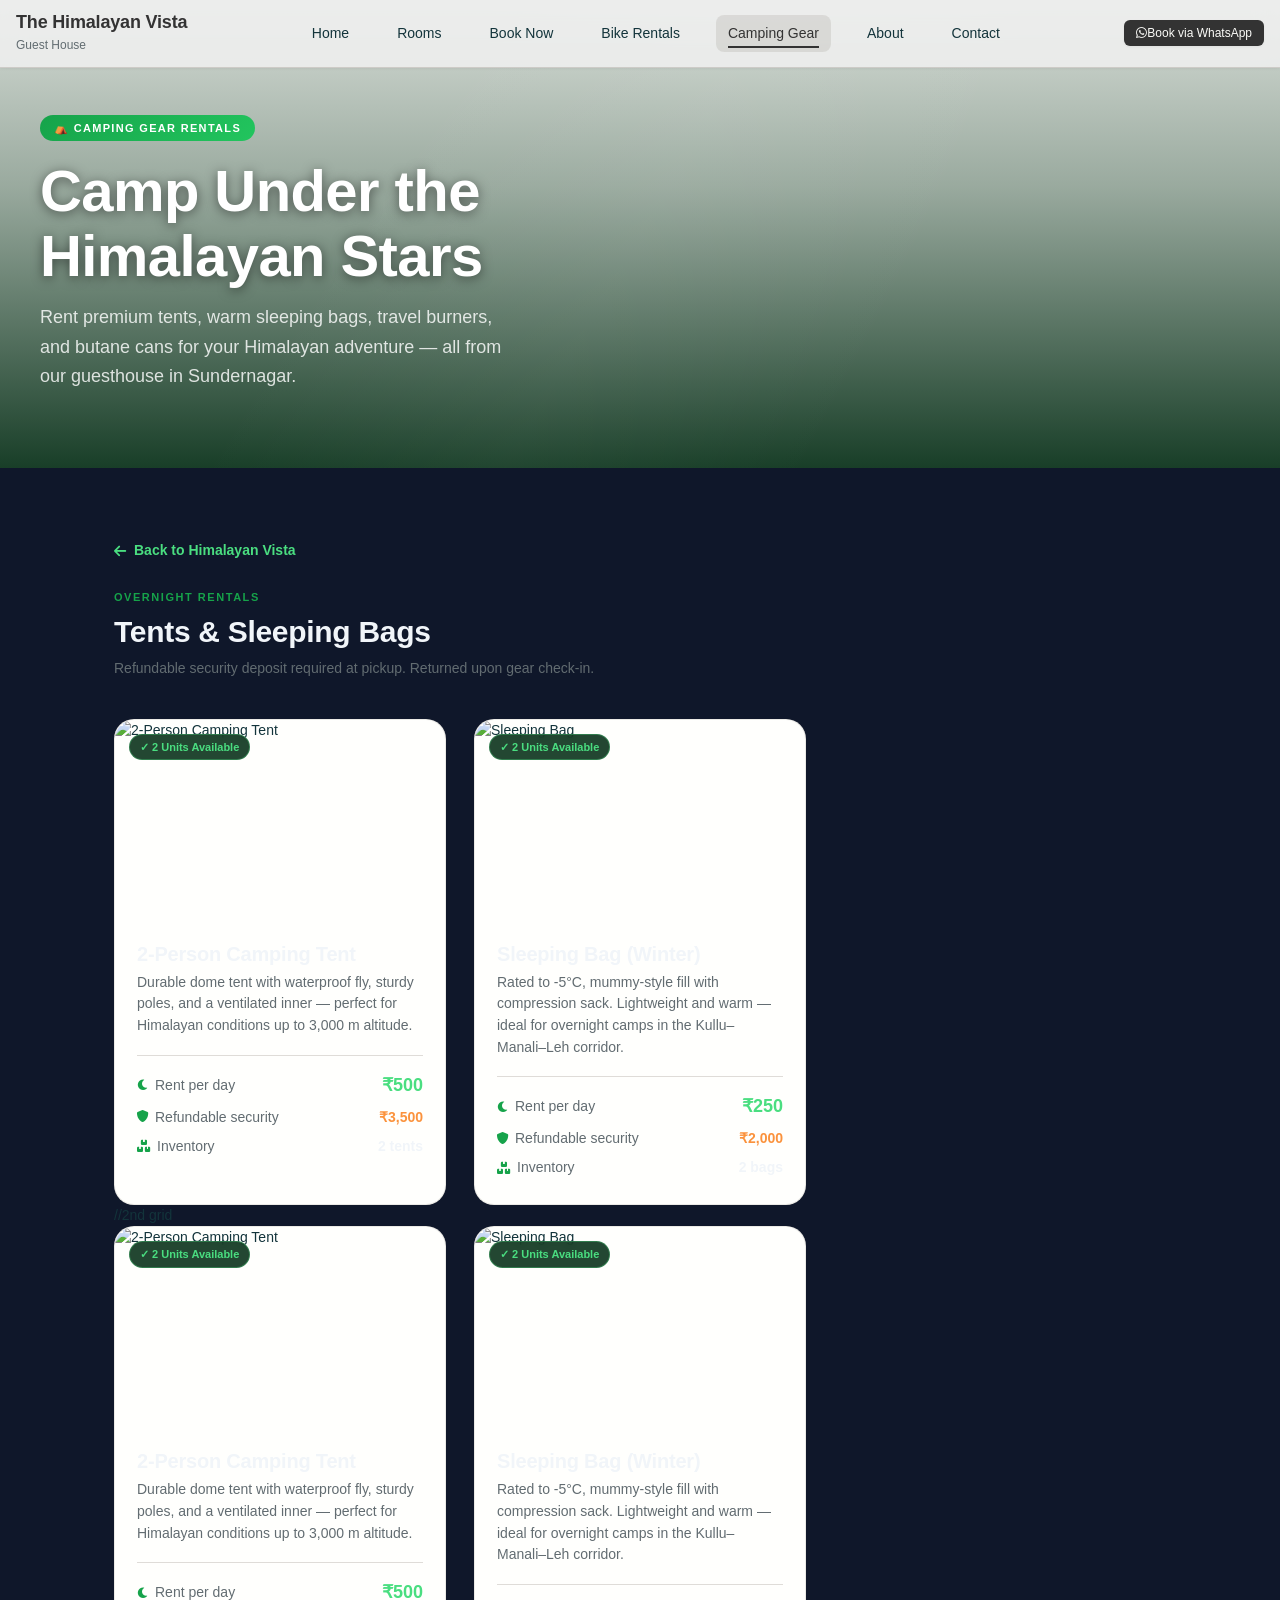
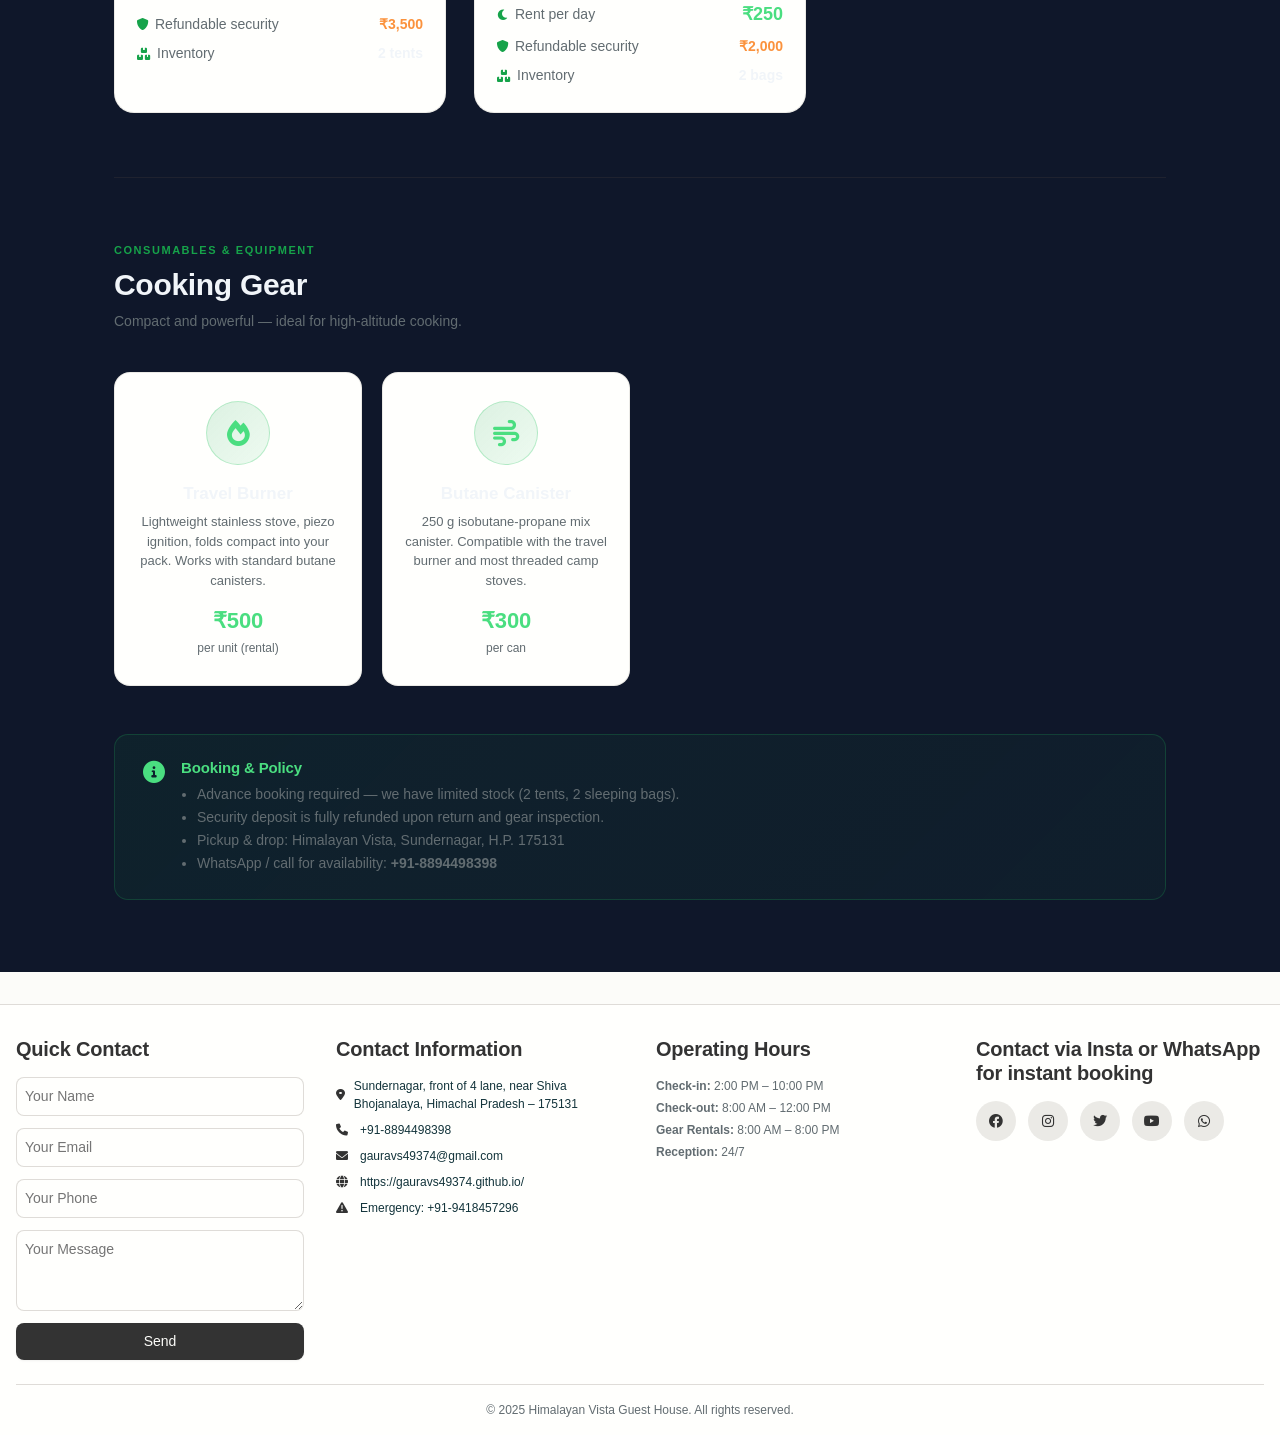
==== camping.html @ b34e63d0 "Create camping.html" ====
<!DOCTYPE html>
<html lang="en">
<head>
  <meta charset="UTF-8">
  <meta name="viewport" content="width=device-width, initial-scale=1.0">
  <title>Camping Gear Rentals – Himalayan Vista</title>
  <meta name="description" content="Rent camping tents, sleeping bags, travel burners and butane cans for your Himalayan adventure. Himalayan Vista Guest House, Sundernagar.">
  <link rel="stylesheet" href="style.css">
  <link href="https://cdnjs.cloudflare.com/ajax/libs/font-awesome/6.0.0/css/all.min.css" rel="stylesheet">
  <style>
    /* ── Page-level camping styles ─────────────────────── */
    :root {
      --camp-green:  #16a34a;
      --camp-glow:   rgba(34, 197, 94, 0.35);
      --camp-dark:   #052e16;
    }

    /* Hero banner */
    .camp-hero {
      position: relative;
      min-height: 52vh;
      display: flex;
      align-items: flex-end;
      background:
        linear-gradient(to top,
          rgba(5, 46, 22, 0.92) 0%,
          rgba(5, 46, 22, 0.40) 60%,
          rgba(5, 46, 22, 0.15) 100%),
        url("https://images.unsplash.com/photo-1504280390367-361c6d9f38f4?w=1400&auto=format&fit=crop")
        center/cover no-repeat;
      padding: 60px 40px;
      overflow: hidden;
    }

    .camp-hero::before {
      content: '';
      position: absolute;
      inset: 0;
      background: linear-gradient(
        120deg,
        transparent 30%,
        rgba(255,255,255,0.04) 50%,
        transparent 70%
      );
      animation: shimmer-slide 4s ease-in-out infinite;
      pointer-events: none;
    }

    .camp-hero-inner {
      position: relative;
      z-index: 1;
      max-width: 700px;
    }

    .camp-hero-eyebrow {
      display: inline-block;
      background: linear-gradient(135deg, #16a34a, #22c55e);
      color: #fff;
      font-size: 11px;
      font-weight: 700;
      letter-spacing: 0.12em;
      text-transform: uppercase;
      padding: 5px 14px;
      border-radius: 999px;
      margin-bottom: 18px;
    }

    .camp-hero h1 {
      font-size: clamp(32px, 5vw, 58px);
      font-weight: 900;
      color: #fff;
      line-height: 1.12;
      margin: 0 0 14px;
      text-shadow: 0 2px 12px rgba(0,0,0,0.5);
    }

    .camp-hero p {
      font-size: 18px;
      color: rgba(255,255,255,0.82);
      max-width: 480px;
      line-height: 1.65;
    }

    /* Main content */
    .camp-main {
      background: var(--color-bg-primary, #0f172a);
      padding: 72px 0;
    }

    .camp-container {
      max-width: 1100px;
      margin: 0 auto;
      padding: 0 24px;
    }

    /* Section heading */
    .camp-section-label {
      font-size: 11px;
      font-weight: 700;
      letter-spacing: 0.14em;
      text-transform: uppercase;
      color: var(--camp-green);
      margin-bottom: 8px;
    }

    .camp-section-title {
      font-size: 30px;
      font-weight: 800;
      color: var(--color-text-primary, #f1f5f9);
      margin: 0 0 8px;
    }

    .camp-section-sub {
      color: var(--color-text-secondary, #94a3b8);
      margin: 0 0 40px;
    }

    /* Divider */
    .camp-divider {
      border: none;
      border-top: 1px solid var(--color-border, rgba(255,255,255,0.08));
      margin: 64px 0;
    }

    /* Gear Cards Grid */
    .gear-grid {
      display: grid;
      grid-template-columns: repeat(auto-fill, minmax(300px, 1fr));
      gap: 28px;
    }

    .gear-card {
      background: var(--color-surface, #1e293b);
      border: 1px solid var(--color-card-border, rgba(255,255,255,0.06));
      border-radius: 20px;
      overflow: hidden;
      transition: transform 0.35s cubic-bezier(.34,1.56,.64,1),
                  box-shadow 0.35s ease,
                  border-color 0.3s ease;
    }

    .gear-card:hover {
      transform: translateY(-8px);
      box-shadow: 0 20px 45px rgba(0,0,0,0.4), 0 0 0 1px rgba(34,197,94,0.2);
      border-color: rgba(34, 197, 94, 0.3);
    }

    .gear-card-img {
      width: 100%;
      height: 200px;
      object-fit: cover;
      display: block;
      transition: transform 0.5s ease;
    }

    .gear-card:hover .gear-card-img {
      transform: scale(1.05);
    }

    .gear-card-img-wrap {
      overflow: hidden;
      position: relative;
    }

    .gear-card-available {
      position: absolute;
      top: 14px;
      left: 14px;
      background: rgba(5, 46, 22, 0.88);
      color: #4ade80;
      font-size: 11px;
      font-weight: 700;
      padding: 4px 10px;
      border-radius: 999px;
      border: 1px solid rgba(74, 222, 128, 0.35);
      backdrop-filter: blur(4px);
    }

    .gear-card-body {
      padding: 22px 22px 26px;
    }

    .gear-card-name {
      font-size: 20px;
      font-weight: 800;
      color: var(--color-text-primary, #f1f5f9);
      margin: 0 0 6px;
    }

    .gear-card-desc {
      font-size: 14px;
      color: var(--color-text-secondary, #94a3b8);
      line-height: 1.55;
      margin: 0 0 18px;
    }

    /* Pricing table */
    .gear-price-rows {
      border-top: 1px solid var(--color-border, rgba(255,255,255,0.06));
      padding-top: 16px;
      display: flex;
      flex-direction: column;
      gap: 8px;
    }

    .gear-price-row {
      display: flex;
      justify-content: space-between;
      align-items: center;
      font-size: 14px;
    }

    .gear-price-label {
      color: var(--color-text-secondary, #94a3b8);
      display: flex;
      align-items: center;
      gap: 6px;
    }

    .gear-price-label i {
      font-size: 12px;
      color: var(--camp-green);
    }

    .gear-price-value {
      font-weight: 700;
      color: var(--color-text-primary, #f1f5f9);
    }

    .gear-price-value.price-green {
      color: #4ade80;
      font-size: 18px;
    }

    .gear-price-value.price-security {
      color: #fb923c;
    }

    /* Consumables section */
    .consumable-grid {
      display: grid;
      grid-template-columns: repeat(auto-fill, minmax(220px, 1fr));
      gap: 20px;
    }

    .consumable-card {
      background: var(--color-surface, #1e293b);
      border: 1px solid var(--color-card-border, rgba(255,255,255,0.06));
      border-radius: 16px;
      padding: 28px 22px;
      text-align: center;
      transition: transform 0.3s ease, box-shadow 0.3s ease, border-color 0.3s ease;
      cursor: pointer;
    }

    .consumable-card:hover {
      transform: translateY(-6px);
      box-shadow: 0 16px 36px rgba(0,0,0,0.35);
      border-color: rgba(34, 197, 94, 0.3);
    }

    .consumable-icon {
      width: 64px;
      height: 64px;
      border-radius: 50%;
      background: linear-gradient(135deg, rgba(22, 163, 74, 0.15), rgba(34, 197, 94, 0.08));
      border: 1px solid rgba(34, 197, 94, 0.25);
      display: flex;
      align-items: center;
      justify-content: center;
      margin: 0 auto 16px;
      transition: transform 0.3s ease;
    }

    .consumable-card:hover .consumable-icon {
      transform: rotate(8deg) scale(1.1);
    }

    .consumable-icon i {
      font-size: 26px;
      color: #4ade80;
    }

    .consumable-name {
      font-size: 17px;
      font-weight: 700;
      color: var(--color-text-primary, #f1f5f9);
      margin-bottom: 6px;
    }

    .consumable-desc {
      font-size: 13px;
      color: var(--color-text-secondary, #94a3b8);
      margin-bottom: 14px;
      line-height: 1.5;
    }

    .consumable-price {
      font-size: 22px;
      font-weight: 900;
      color: #4ade80;
    }

    .consumable-unit {
      font-size: 12px;
      color: var(--color-text-secondary, #94a3b8);
      margin-top: 2px;
    }

    /* Note box */
    .camp-note {
      background: linear-gradient(135deg,
        rgba(22, 163, 74, 0.08),
        rgba(34, 197, 94, 0.04));
      border: 1px solid rgba(34, 197, 94, 0.2);
      border-radius: 14px;
      padding: 24px 28px;
      margin-top: 48px;
      display: flex;
      gap: 16px;
      align-items: flex-start;
    }

    .camp-note-icon {
      font-size: 22px;
      color: #4ade80;
      margin-top: 2px;
      flex-shrink: 0;
    }

    .camp-note-text h4 {
      color: #4ade80;
      margin: 0 0 6px;
      font-size: 15px;
      font-weight: 700;
    }

    .camp-note-text p, .camp-note-text ul {
      color: var(--color-text-secondary, #94a3b8);
      font-size: 14px;
      line-height: 1.65;
      margin: 0;
      padding-left: 16px;
    }

    /* Back link */
    .camp-back-link {
      display: inline-flex;
      align-items: center;
      gap: 8px;
      color: #4ade80;
      text-decoration: none;
      font-size: 14px;
      font-weight: 600;
      margin-bottom: 28px;
      transition: gap 0.2s ease;
    }

    .camp-back-link:hover { gap: 12px; }

    @media (max-width: 640px) {
      .gear-grid, .consumable-grid { grid-template-columns: 1fr; }
      .camp-hero { padding: 40px 20px; }
    }
  </style>
</head>
<body>

  <!-- ── Navigation (same as main site) ─────────────────── -->
  <nav class="navbar">
    <div class="nav-container">
      <div class="nav-logo">
        <h2>The Himalayan Vista</h2>
        <span class="tagline">Guest House</span>
      </div>
      <div class="nav-menu" id="nav-menu">
        <a href="index.html" class="nav-link">Home</a>
        <a href="index.html#rooms" class="nav-link">Rooms</a>
        <a href="index.html#book-now" class="nav-link">Book Now</a>
        <a href="index.html#bike-rentals" class="nav-link">Bike Rentals</a>
        <a href="camping.html" class="nav-link active">Camping Gear</a>
        <a href="index.html#about" class="nav-link">About</a>
        <a href="index.html#contact" class="nav-link">Contact</a>
      </div>
      <div class="nav-auth">
        <a href="https://wa.me/918894498398" target="_blank" class="btn btn--primary btn--sm">
          <i class="fab fa-whatsapp"></i> Book via WhatsApp
        </a>
      </div>
      <div class="nav-toggle" id="nav-toggle">
        <span></span><span></span><span></span>
      </div>
    </div>
  </nav>

  <!-- ── Hero ────────────────────────────────────────────── -->
  <section class="camp-hero">
    <div class="camp-hero-inner">
      <span class="camp-hero-eyebrow">⛺ Camping Gear Rentals</span>
      <h1>Camp Under the<br>Himalayan Stars</h1>
      <p>Rent premium tents, warm sleeping bags, travel burners, and butane cans for your Himalayan adventure — all from our guesthouse in Sundernagar.</p>
    </div>
  </section>

  <!-- ── Main Content ─────────────────────────────────────── -->
  <main class="camp-main">
    <div class="camp-container">

      <a href="index.html" class="camp-back-link">
        <i class="fas fa-arrow-left"></i> Back to Himalayan Vista
      </a>

      <!-- TENTS & SLEEPING BAGS -->
      <p class="camp-section-label">Overnight Rentals</p>
      <h2 class="camp-section-title">Tents &amp; Sleeping Bags</h2>
      <p class="camp-section-sub">Refundable security deposit required at pickup. Returned upon gear check-in.</p>

      <div class="gear-grid">

        <!-- Tent -->
        <div class="gear-card">
          <div class="gear-card-img-wrap">
            <img
              class="gear-card-img"
              src="https://images.unsplash.com/photo-1487730116645-74489c95b41b?w=700&auto=format&fit=crop"
              alt="2-Person Camping Tent">
            <span class="gear-card-available">✓ 2 Units Available</span>
          </div>
          <div class="gear-card-body">
            <h3 class="gear-card-name">2-Person Camping Tent</h3>
            <p class="gear-card-desc">Durable dome tent with waterproof fly, sturdy poles, and a ventilated inner — perfect for Himalayan conditions up to 3,000 m altitude.</p>
            <div class="gear-price-rows">
              <div class="gear-price-row">
                <span class="gear-price-label"><i class="fas fa-moon"></i> Rent per day</span>
                <span class="gear-price-value price-green">₹500</span>
              </div>
              <div class="gear-price-row">
                <span class="gear-price-label"><i class="fas fa-shield-alt"></i> Refundable security</span>
                <span class="gear-price-value price-security">₹3,500</span>
              </div>
              <div class="gear-price-row">
                <span class="gear-price-label"><i class="fas fa-boxes"></i> Inventory</span>
                <span class="gear-price-value">2 tents</span>
              </div>
            </div>
          </div>
        </div>

        <!-- Sleeping Bag -->
        <div class="gear-card">
          <div class="gear-card-img-wrap">
            <img
              class="gear-card-img"
src="photos/sleepingbag1.jpg"              alt="Sleeping Bag">
            <span class="gear-card-available">✓ 2 Units Available</span>
          </div>
          <div class="gear-card-body">
            <h3 class="gear-card-name">Sleeping Bag (Winter)</h3>
            <p class="gear-card-desc">Rated to -5°C, mummy-style fill with compression sack. Lightweight and warm — ideal for overnight camps in the Kullu–Manali–Leh corridor.</p>
            <div class="gear-price-rows">
              <div class="gear-price-row">
                <span class="gear-price-label"><i class="fas fa-moon"></i> Rent per day</span>
                <span class="gear-price-value price-green">₹250</span>
              </div>
              <div class="gear-price-row">
                <span class="gear-price-label"><i class="fas fa-shield-alt"></i> Refundable security</span>
                <span class="gear-price-value price-security">₹2,000</span>
              </div>
              <div class="gear-price-row">
                <span class="gear-price-label"><i class="fas fa-boxes"></i> Inventory</span>
                <span class="gear-price-value">2 bags</span>
              </div>
            </div>
          </div>
        </div>

      </div><!-- /gear-grid -->

      //2nd grid

      <div class="gear-grid">

        <!-- Tent -->
        <div class="gear-card">
          <div class="gear-card-img-wrap">
            <img
              class="gear-card-img"
              src="https://images.unsplash.com/photo-1487730116645-74489c95b41b?w=700&auto=format&fit=crop"
              alt="2-Person Camping Tent">
            <span class="gear-card-available">✓ 2 Units Available</span>
          </div>
          <div class="gear-card-body">
            <h3 class="gear-card-name">2-Person Camping Tent</h3>
            <p class="gear-card-desc">Durable dome tent with waterproof fly, sturdy poles, and a ventilated inner — perfect for Himalayan conditions up to 3,000 m altitude.</p>
            <div class="gear-price-rows">
              <div class="gear-price-row">
                <span class="gear-price-label"><i class="fas fa-moon"></i> Rent per day</span>
                <span class="gear-price-value price-green">₹500</span>
              </div>
              <div class="gear-price-row">
                <span class="gear-price-label"><i class="fas fa-shield-alt"></i> Refundable security</span>
                <span class="gear-price-value price-security">₹3,500</span>
              </div>
              <div class="gear-price-row">
                <span class="gear-price-label"><i class="fas fa-boxes"></i> Inventory</span>
                <span class="gear-price-value">2 tents</span>
              </div>
            </div>
          </div>
        </div>

        <!-- Sleeping Bag -->
        <div class="gear-card">
          <div class="gear-card-img-wrap">
            <img
              class="gear-card-img"
src="photos/sleepingbag1.jpg"              alt="Sleeping Bag">
            <span class="gear-card-available">✓ 2 Units Available</span>
          </div>
          <div class="gear-card-body">
            <h3 class="gear-card-name">Sleeping Bag (Winter)</h3>
            <p class="gear-card-desc">Rated to -5°C, mummy-style fill with compression sack. Lightweight and warm — ideal for overnight camps in the Kullu–Manali–Leh corridor.</p>
            <div class="gear-price-rows">
              <div class="gear-price-row">
                <span class="gear-price-label"><i class="fas fa-moon"></i> Rent per day</span>
                <span class="gear-price-value price-green">₹250</span>
              </div>
              <div class="gear-price-row">
                <span class="gear-price-label"><i class="fas fa-shield-alt"></i> Refundable security</span>
                <span class="gear-price-value price-security">₹2,000</span>
              </div>
              <div class="gear-price-row">
                <span class="gear-price-label"><i class="fas fa-boxes"></i> Inventory</span>
                <span class="gear-price-value">2 bags</span>
              </div>
            </div>
          </div>
        </div>

      </div><!-- /gear-grid -->

      <hr class="camp-divider">

      <!-- CONSUMABLES -->
      <p class="camp-section-label">Consumables &amp; Equipment</p>
      <h2 class="camp-section-title">Cooking Gear</h2>
      <p class="camp-section-sub">Compact and powerful — ideal for high-altitude cooking.</p>

      <div class="consumable-grid">

        <!-- Burner -->
        <div class="consumable-card">
          <div class="consumable-icon">
            <i class="fas fa-fire"></i>
          </div>
          <div class="consumable-name">Travel Burner</div>
          <p class="consumable-desc">Lightweight stainless stove, piezo ignition, folds compact into your pack. Works with standard butane canisters.</p>
          <div class="consumable-price">₹500</div>
          <div class="consumable-unit">per unit (rental)</div>
        </div>

        <!-- Butane Can -->
        <div class="consumable-card">
          <div class="consumable-icon">
            <i class="fas fa-wind"></i>
          </div>
          <div class="consumable-name">Butane Canister</div>
          <p class="consumable-desc">250 g isobutane-propane mix canister. Compatible with the travel burner and most threaded camp stoves.</p>
          <div class="consumable-price">₹300</div>
          <div class="consumable-unit">per can</div>
        </div>

      </div><!-- /consumable-grid -->

      <!-- Info Note -->
      <div class="camp-note">
        <i class="fas fa-circle-info camp-note-icon"></i>
        <div class="camp-note-text">
          <h4>Booking &amp; Policy</h4>
          <ul>
            <li>Advance booking required — we have limited stock (2 tents, 2 sleeping bags).</li>
            <li>Security deposit is fully refunded upon return and gear inspection.</li>
            <li>Pickup &amp; drop: Himalayan Vista, Sundernagar, H.P. 175131</li>
            <li>WhatsApp / call for availability: <strong>+91-8894498398</strong></li>
          </ul>
        </div>
      </div>

    </div><!-- /camp-container -->
  </main>

  <!-- ── Footer (same as main site) ─────────────────────── -->
  <footer class="contact-footer">
    <div class="container">
      <div class="footer-content">
        <div class="footer-section">
          <h3>Quick Contact</h3>
          <form class="quick-contact-form">
            <input type="text" placeholder="Your Name" class="form-control" required>
            <input type="email" placeholder="Your Email" class="form-control" required>
            <input type="tel" placeholder="Your Phone" class="form-control">
            <textarea placeholder="Your Message" class="form-control" rows="3" required></textarea>
            <button type="submit" class="btn btn--primary">Send</button>
          </form>
        </div>

        <div class="footer-section">
          <h3>Contact Information</h3>
          <div class="contact-info-list">
            <p><i class="fas fa-map-marker-alt"></i> Sundernagar, front of 4 lane, near Shiva Bhojanalaya, Himachal Pradesh – 175131</p>
            <p><i class="fas fa-phone"></i> +91-8894498398</p>
            <p><i class="fas fa-envelope"></i> gauravs49374@gmail.com</p>
            <p><i class="fas fa-globe"></i> https://gauravs49374.github.io/</p>
            <p><i class="fas fa-exclamation-triangle"></i> Emergency: +91-9418457296</p>
          </div>
        </div>

        <div class="footer-section">
          <h3>Operating Hours</h3>
          <div class="operating-hours">
            <p><strong>Check-in:</strong> 2:00 PM – 10:00 PM</p>
            <p><strong>Check-out:</strong> 8:00 AM – 12:00 PM</p>
            <p><strong>Gear Rentals:</strong> 8:00 AM – 8:00 PM</p>
            <p><strong>Reception:</strong> 24/7</p>
          </div>
        </div>

        <div class="footer-section">
          <h3>Contact via Insta or WhatsApp for instant booking</h3>
          <div class="social-links">
            <a href="https://facebook.com" target="_blank"><i class="fab fa-facebook"></i></a>
            <a href="https://instagram.com/gauravs49374" target="_blank"><i class="fab fa-instagram"></i></a>
            <a href="https://twitter.com/himalayan_vista" target="_blank"><i class="fab fa-twitter"></i></a>
            <a href="https://youtube.com/himalayan-vista" target="_blank"><i class="fab fa-youtube"></i></a>
            <a href="https://wa.me/918894498398" target="_blank"><i class="fab fa-whatsapp"></i></a>
          </div>
        </div>
      </div>

      <div class="footer-bottom">
        <p>© 2025 Himalayan Vista Guest House. All rights reserved.</p>
      </div>
    </div>
  </footer>

  <script>
    // Nav toggle (hamburger)
    const toggle = document.getElementById('nav-toggle');
    const menu = document.getElementById('nav-menu');
    if (toggle) {
      toggle.addEventListener('click', () => {
        toggle.classList.toggle('active');
        menu.classList.toggle('active');
      });
    }
  </script>

</body>
</html>
---- style.css ----
:root {
  /* Primitive Color Tokens */
  --color-white: rgba(255, 255, 255, 1);
  --color-black: rgba(0, 0, 0, 1);
  --color-cream-50: rgba(252, 252, 249, 1);
  --color-cream-100: rgba(255, 255, 253, 1);
  --color-gray-200: rgba(245, 245, 245, 1);
  --color-gray-300: rgba(167, 169, 169, 1);
  --color-gray-400: rgba(119, 124, 124, 1);
  --color-slate-500: rgba(98, 108, 113, 1);
  --color-brown-600: rgba(94, 82, 64, 1);
  --color-charcoal-700: rgba(31, 33, 33, 1);
  --color-charcoal-800: rgba(38, 40, 40, 1);
  --color-slate-900: rgba(19, 52, 59, 1);
  --color-teal-300: rgba(50, 184, 198, 1);
  --color-teal-400: rgba(45, 166, 178, 1);
  --color-teal-500: rgba(33, 128, 141, 1);
  --color-teal-600: rgba(29, 116, 128, 1);
  --color-teal-700: rgba(26, 104, 115, 1);
  --color-teal-800: rgba(41, 150, 161, 1);
  --color-red-400: rgba(255, 84, 89, 1);
  --color-red-500: rgba(192, 21, 47, 1);
  --color-orange-400: rgba(230, 129, 97, 1);
  --color-orange-500: rgba(168, 75, 47, 1);

  /* RGB versions for opacity control */
  --color-brown-600-rgb: 94, 82, 64;
  --color-teal-500-rgb: 33, 128, 141;
  --color-slate-900-rgb: 19, 52, 59;
  --color-slate-500-rgb: 98, 108, 113;
  --color-red-500-rgb: 192, 21, 47;
  --color-red-400-rgb: 255, 84, 89;
  --color-orange-500-rgb: 168, 75, 47;
  --color-orange-400-rgb: 230, 129, 97;

  /* Background color tokens (Light Mode) */
  --color-bg-1: rgba(59, 130, 246, 0.08); /* Light blue */
  --color-bg-2: rgba(245, 158, 11, 0.08); /* Light yellow */
  --color-bg-3: rgba(34, 197, 94, 0.08); /* Light green */
  --color-bg-4: rgba(239, 68, 68, 0.08); /* Light red */
  --color-bg-5: rgba(147, 51, 234, 0.08); /* Light purple */
  --color-bg-6: rgba(249, 115, 22, 0.08); /* Light orange */
  --color-bg-7: rgba(236, 72, 153, 0.08); /* Light pink */
  --color-bg-8: rgba(6, 182, 212, 0.08); /* Light cyan */

  /* Semantic Color Tokens (Light Mode) */
  --color-background: var(--color-cream-50);
  --color-surface: var(--color-cream-100);
  --color-text: var(--color-slate-900);
  --color-text-secondary: var(--color-slate-500);
  --color-primary: #333333;  /* dark grey */

  --color-primary-hover: #28a745;   /* login green */

  --color-primary-active: var(--color-teal-700);
  --color-secondary: rgba(var(--color-brown-600-rgb), 0.12);
  --color-secondary-hover: rgba(var(--color-brown-600-rgb), 0.2);
  --color-secondary-active: rgba(var(--color-brown-600-rgb), 0.25);
  --color-border: rgba(var(--color-brown-600-rgb), 0.2);
  --color-btn-primary-text: var(--color-cream-50);
  --color-card-border: rgba(var(--color-brown-600-rgb), 0.12);
  --color-card-border-inner: rgba(var(--color-brown-600-rgb), 0.12);
  --color-error: var(--color-red-500);
  --color-success: var(--color-teal-500);
  --color-warning: var(--color-orange-500);
  --color-info: var(--color-slate-500);
  --color-focus-ring: rgba(var(--color-teal-500-rgb), 0.4);
  --color-select-caret: rgba(var(--color-slate-900-rgb), 0.8);

  /* Common style patterns */
  --focus-ring: 0 0 0 3px var(--color-focus-ring);
  --focus-outline: 2px solid var(--color-primary);
  --status-bg-opacity: 0.15;
  --status-border-opacity: 0.25;
  --select-caret-light: url("data:image/svg+xml,%3Csvg xmlns='http://www.w3.org/2000/svg' width='16' height='16' viewBox='0 0 24 24' fill='none' stroke='%23134252' stroke-width='2' stroke-linecap='round' stroke-linejoin='round'%3E%3Cpolyline points='6 9 12 15 18 9'%3E%3C/polyline%3E%3C/svg%3E");
  --select-caret-dark: url("data:image/svg+xml,%3Csvg xmlns='http://www.w3.org/2000/svg' width='16' height='16' viewBox='0 0 24 24' fill='none' stroke='%23f5f5f5' stroke-width='2' stroke-linecap='round' stroke-linejoin='round'%3E%3Cpolyline points='6 9 12 15 18 9'%3E%3C/polyline%3E%3C/svg%3E");

  /* RGB versions for opacity control */
  --color-success-rgb: 33, 128, 141;
  --color-error-rgb: 192, 21, 47;
  --color-warning-rgb: 168, 75, 47;
  --color-info-rgb: 98, 108, 113;

  /* Typography */
  --font-family-base: "FKGroteskNeue", "Geist", "Inter", -apple-system,
    BlinkMacSystemFont, "Segoe UI", Roboto, sans-serif;
  --font-family-mono: "Berkeley Mono", ui-monospace, SFMono-Regular, Menlo,
    Monaco, Consolas, monospace;
  --font-size-xs: 11px;
  --font-size-sm: 12px;
  --font-size-base: 14px;
  --font-size-md: 14px;
  --font-size-lg: 16px;
  --font-size-xl: 18px;
  --font-size-2xl: 20px;
  --font-size-3xl: 24px;
  --font-size-4xl: 30px;
  --font-weight-normal: 400;
  --font-weight-medium: 500;
  --font-weight-semibold: 550;
  --font-weight-bold: 600;
  --line-height-tight: 1.2;
  --line-height-normal: 1.5;
  --letter-spacing-tight: -0.01em;

  /* Spacing */
  --space-0: 0;
  --space-1: 1px;
  --space-2: 2px;
  --space-4: 4px;
  --space-6: 6px;
  --space-8: 8px;
  --space-10: 10px;
  --space-12: 12px;
  --space-16: 16px;
  --space-20: 20px;
  --space-24: 24px;
  --space-32: 32px;

  /* Border Radius */
  --radius-sm: 6px;
  --radius-base: 8px;
  --radius-md: 10px;
  --radius-lg: 12px;
  --radius-full: 9999px;

  /* Shadows */
  --shadow-xs: 0 1px 2px rgba(0, 0, 0, 0.02);
  --shadow-sm: 0 1px 3px rgba(0, 0, 0, 0.04), 0 1px 2px rgba(0, 0, 0, 0.02);
  --shadow-md: 0 4px 6px -1px rgba(0, 0, 0, 0.04),
    0 2px 4px -1px rgba(0, 0, 0, 0.02);
  --shadow-lg: 0 10px 15px -3px rgba(0, 0, 0, 0.04),
    0 4px 6px -2px rgba(0, 0, 0, 0.02);
  --shadow-inset-sm: inset 0 1px 0 rgba(255, 255, 255, 0.15),
    inset 0 -1px 0 rgba(0, 0, 0, 0.03);

  /* Animation */
  --duration-fast: 150ms;
  --duration-normal: 250ms;
  --ease-standard: cubic-bezier(0.16, 1, 0.3, 1);

  /* Layout */
  --container-sm: 640px;
  --container-md: 768px;
  --container-lg: 1024px;
  --container-xl: 1280px;
}

/* Dark mode colors */
@media (prefers-color-scheme: dark) {
  :root {
    /* RGB versions for opacity control (Dark Mode) */
    --color-gray-400-rgb: 119, 124, 124;
    --color-teal-300-rgb: 50, 184, 198;
    --color-gray-300-rgb: 167, 169, 169;
    --color-gray-200-rgb: 245, 245, 245;

    /* Background color tokens (Dark Mode) */
    --color-bg-1: rgba(29, 78, 216, 0.15); /* Dark blue */
    --color-bg-2: rgba(180, 83, 9, 0.15); /* Dark yellow */
    --color-bg-3: rgba(21, 128, 61, 0.15); /* Dark green */
    --color-bg-4: rgba(185, 28, 28, 0.15); /* Dark red */
    --color-bg-5: rgba(107, 33, 168, 0.15); /* Dark purple */
    --color-bg-6: rgba(194, 65, 12, 0.15); /* Dark orange */
    --color-bg-7: rgba(190, 24, 93, 0.15); /* Dark pink */
    --color-bg-8: rgba(8, 145, 178, 0.15); /* Dark cyan */
    
    /* Semantic Color Tokens (Dark Mode) */
    --color-background: var(--color-charcoal-700);
    --color-surface: var(--color-charcoal-800);
    --color-text: var(--color-gray-200);
    --color-text-secondary: rgba(var(--color-gray-300-rgb), 0.7);
    --color-primary: var(--color-teal-300);
    --color-primary-hover: var(--color-teal-400);
    --color-primary-active: var(--color-teal-800);
    --color-secondary: rgba(var(--color-gray-400-rgb), 0.15);
    --color-secondary-hover: rgba(var(--color-gray-400-rgb), 0.25);
    --color-secondary-active: rgba(var(--color-gray-400-rgb), 0.3);
    --color-border: rgba(var(--color-gray-400-rgb), 0.3);
    --color-error: var(--color-red-400);
    --color-success: var(--color-teal-300);
    --color-warning: var(--color-orange-400);
    --color-info: var(--color-gray-300);
    --color-focus-ring: rgba(var(--color-teal-300-rgb), 0.4);
    --color-btn-primary-text: var(--color-slate-900);
    --color-card-border: rgba(var(--color-gray-400-rgb), 0.2);
    --color-card-border-inner: rgba(var(--color-gray-400-rgb), 0.15);
    --shadow-inset-sm: inset 0 1px 0 rgba(255, 255, 255, 0.1),
      inset 0 -1px 0 rgba(0, 0, 0, 0.15);
    --button-border-secondary: rgba(var(--color-gray-400-rgb), 0.2);
    --color-border-secondary: rgba(var(--color-gray-400-rgb), 0.2);
    --color-select-caret: rgba(var(--color-gray-200-rgb), 0.8);

    /* Common style patterns - updated for dark mode */
    --focus-ring: 0 0 0 3px var(--color-focus-ring);
    --focus-outline: 2px solid var(--color-primary);
    --status-bg-opacity: 0.15;
    --status-border-opacity: 0.25;
    --select-caret-light: url("data:image/svg+xml,%3Csvg xmlns='http://www.w3.org/2000/svg' width='16' height='16' viewBox='0 0 24 24' fill='none' stroke='%23134252' stroke-width='2' stroke-linecap='round' stroke-linejoin='round'%3E%3Cpolyline points='6 9 12 15 18 9'%3E%3C/polyline%3E%3C/svg%3E");
    --select-caret-dark: url("data:image/svg+xml,%3Csvg xmlns='http://www.w3.org/2000/svg' width='16' height='16' viewBox='0 0 24 24' fill='none' stroke='%23f5f5f5' stroke-width='2' stroke-linecap='round' stroke-linejoin='round'%3E%3Cpolyline points='6 9 12 15 18 9'%3E%3C/polyline%3E%3C/svg%3E");

    /* RGB versions for dark mode */
    --color-success-rgb: var(--color-teal-300-rgb);
    --color-error-rgb: var(--color-red-400-rgb);
    --color-warning-rgb: var(--color-orange-400-rgb);
    --color-info-rgb: var(--color-gray-300-rgb);
  }
}

/* Data attribute for manual theme switching */
[data-color-scheme="dark"] {
  /* RGB versions for opacity control (dark mode) */
  --color-gray-400-rgb: 119, 124, 124;
  --color-teal-300-rgb: 50, 184, 198;
  --color-gray-300-rgb: 167, 169, 169;
  --color-gray-200-rgb: 245, 245, 245;

  /* Colorful background palette - Dark Mode */
  --color-bg-1: rgba(29, 78, 216, 0.15); /* Dark blue */
  --color-bg-2: rgba(180, 83, 9, 0.15); /* Dark yellow */
  --color-bg-3: rgba(21, 128, 61, 0.15); /* Dark green */
  --color-bg-4: rgba(185, 28, 28, 0.15); /* Dark red */
  --color-bg-5: rgba(107, 33, 168, 0.15); /* Dark purple */
  --color-bg-6: rgba(194, 65, 12, 0.15); /* Dark orange */
  --color-bg-7: rgba(190, 24, 93, 0.15); /* Dark pink */
  --color-bg-8: rgba(8, 145, 178, 0.15); /* Dark cyan */
  
  /* Semantic Color Tokens (Dark Mode) */
  --color-background: var(--color-charcoal-700);
  --color-surface: var(--color-charcoal-800);
  --color-text: var(--color-gray-200);
  --color-text-secondary: rgba(var(--color-gray-300-rgb), 0.7);
  --color-primary: var(--color-teal-300);
  --color-primary-hover: var(--color-teal-400);
  --color-primary-active: var(--color-teal-800);
  --color-secondary: rgba(var(--color-gray-400-rgb), 0.15);
  --color-secondary-hover: rgba(var(--color-gray-400-rgb), 0.25);
  --color-secondary-active: rgba(var(--color-gray-400-rgb), 0.3);
  --color-border: rgba(var(--color-gray-400-rgb), 0.3);
  --color-error: var(--color-red-400);
  --color-success: var(--color-teal-300);
  --color-warning: var(--color-orange-400);
  --color-info: var(--color-gray-300);
  --color-focus-ring: rgba(var(--color-teal-300-rgb), 0.4);
  --color-btn-primary-text: var(--color-slate-900);
  --color-card-border: rgba(var(--color-gray-400-rgb), 0.15);
  --color-card-border-inner: rgba(var(--color-gray-400-rgb), 0.15);
  --shadow-inset-sm: inset 0 1px 0 rgba(255, 255, 255, 0.1),
    inset 0 -1px 0 rgba(0, 0, 0, 0.15);
  --color-border-secondary: rgba(var(--color-gray-400-rgb), 0.2);
  --color-select-caret: rgba(var(--color-gray-200-rgb), 0.8);

  /* Common style patterns - updated for dark mode */
  --focus-ring: 0 0 0 3px var(--color-focus-ring);
  --focus-outline: 2px solid var(--color-primary);
  --status-bg-opacity: 0.15;
  --status-border-opacity: 0.25;
  --select-caret-light: url("data:image/svg+xml,%3Csvg xmlns='http://www.w3.org/2000/svg' width='16' height='16' viewBox='0 0 24 24' fill='none' stroke='%23134252' stroke-width='2' stroke-linecap='round' stroke-linejoin='round'%3E%3Cpolyline points='6 9 12 15 18 9'%3E%3C/polyline%3E%3C/svg%3E");
  --select-caret-dark: url("data:image/svg+xml,%3Csvg xmlns='http://www.w3.org/2000/svg' width='16' height='16' viewBox='0 0 24 24' fill='none' stroke='%23f5f5f5' stroke-width='2' stroke-linecap='round' stroke-linejoin='round'%3E%3Cpolyline points='6 9 12 15 18 9'%3E%3C/polyline%3E%3C/svg%3E");

  /* RGB versions for dark mode */
  --color-success-rgb: var(--color-teal-300-rgb);
  --color-error-rgb: var(--color-red-400-rgb);
  --color-warning-rgb: var(--color-orange-400-rgb);
  --color-info-rgb: var(--color-gray-300-rgb);
}

[data-color-scheme="light"] {
  /* RGB versions for opacity control (light mode) */
  --color-brown-600-rgb: 94, 82, 64;
  --color-teal-500-rgb: 33, 128, 141;
  --color-slate-900-rgb: 19, 52, 59;
  
  /* Semantic Color Tokens (Light Mode) */
  --color-background: var(--color-cream-50);
  --color-surface: var(--color-cream-100);
  --color-text: var(--color-slate-900);
  --color-text-secondary: var(--color-slate-500);
  --color-primary: var(--color-teal-500);
  --color-primary-hover: var(--color-teal-600);
  --color-primary-active: var(--color-teal-700);
  --color-secondary: rgba(var(--color-brown-600-rgb), 0.12);
  --color-secondary-hover: rgba(var(--color-brown-600-rgb), 0.2);
  --color-secondary-active: rgba(var(--color-brown-600-rgb), 0.25);
  --color-border: rgba(var(--color-brown-600-rgb), 0.2);
  --color-btn-primary-text: var(--color-cream-50);
  --color-card-border: rgba(var(--color-brown-600-rgb), 0.12);
  --color-card-border-inner: rgba(var(--color-brown-600-rgb), 0.12);
  --color-error: var(--color-red-500);
  --color-success: var(--color-teal-500);
  --color-warning: var(--color-orange-500);
  --color-info: var(--color-slate-500);
  --color-focus-ring: rgba(var(--color-teal-500-rgb), 0.4);

  /* RGB versions for light mode */
  --color-success-rgb: var(--color-teal-500-rgb);
  --color-error-rgb: var(--color-red-500-rgb);
  --color-warning-rgb: var(--color-orange-500-rgb);
  --color-info-rgb: var(--color-slate-500-rgb);
}

/* Base styles */
html {
  font-size: var(--font-size-base);
  font-family: var(--font-family-base);
  line-height: var(--line-height-normal);
  color: var(--color-text);
  background-color: var(--color-background);
  -webkit-font-smoothing: antialiased;
  box-sizing: border-box;
  scroll-behavior: smooth;
}

/* Custom Scrollbar Styles */
::-webkit-scrollbar {
  width: 8px;
  height: 8px;
}
::-webkit-scrollbar-track {
  background: var(--color-background);
}
::-webkit-scrollbar-thumb {
  background: var(--color-border);
  border-radius: var(--radius-full);
  transition: background var(--duration-normal) var(--ease-standard);
}
::-webkit-scrollbar-thumb:hover {
  background: var(--color-primary);
}

/* Custom Selection Styles */
::selection {
  background: var(--color-primary);
  color: var(--color-btn-primary-text);
}

body {
  margin: 0;
  padding: 0;
}

*,
*::before,
*::after {
  box-sizing: inherit;
}

/* Typography */
h1,
h2,
h3,
h4,
h5,
h6 {
  margin: 0;
  font-weight: var(--font-weight-semibold);
  line-height: var(--line-height-tight);
  color: var(--color-text);
  letter-spacing: var(--letter-spacing-tight);
}

h1 {
  font-size: var(--font-size-4xl);
}
h2 {
  font-size: var(--font-size-3xl);
}
h3 {
  font-size: var(--font-size-2xl);
}
h4 {
  font-size: var(--font-size-xl);
}
h5 {
  font-size: var(--font-size-lg);
}
h6 {
  font-size: var(--font-size-md);
}

p {
  margin: 0 0 var(--space-16) 0;
}

a {
  color: var(--color-primary);
  text-decoration: none;
  transition: color var(--duration-fast) var(--ease-standard);
}

a:hover {
  color: var(--color-primary-hover);
}

code,
pre {
  font-family: var(--font-family-mono);
  font-size: calc(var(--font-size-base) * 0.95);
  background-color: var(--color-secondary);
  border-radius: var(--radius-sm);
}

code {
  padding: var(--space-1) var(--space-4);
}

pre {
  padding: var(--space-16);
  margin: var(--space-16) 0;
  overflow: auto;
  border: 1px solid var(--color-border);
}

pre code {
  background: none;
  padding: 0;
}

/* Buttons */
.btn {
  display: inline-flex;
  align-items: center;
  justify-content: center;
  padding: var(--space-8) var(--space-16);
  border-radius: var(--radius-base);
  font-size: var(--font-size-base);
  font-weight: 500;
  line-height: 1.5;
  cursor: pointer;
  transition: transform var(--duration-normal) var(--ease-standard),
              background var(--duration-normal) var(--ease-standard),
              color var(--duration-normal) var(--ease-standard),
              box-shadow var(--duration-normal) var(--ease-standard),
              border-color var(--duration-normal) var(--ease-standard);
  border: none;
  text-decoration: none;
  position: relative;
  box-shadow: var(--shadow-sm);
  overflow: hidden;
}

.btn::before {
  content: '';
  position: absolute;
  top: 0;
  left: 0;
  width: 100%;
  height: 100%;
  background: rgba(255, 255, 255, 0.08);
  opacity: 0;
  transition: opacity var(--duration-fast) var(--ease-standard);
}

.btn:hover::before {
  opacity: 1;
}

.btn:hover {
  transform: translateY(-2px);
  box-shadow: var(--shadow-md);
}

.btn:active {
  transform: translateY(1px);
  box-shadow: var(--shadow-sm);
}

.btn:focus-visible {
  outline: none;
  box-shadow: var(--focus-ring);
}

.btn--primary {
  background: var(--color-primary);
  color: var(--color-btn-primary-text);
}

.btn--primary:hover {
  background: var(--color-primary-hover);
}

.btn--primary:active {
  background: var(--color-primary-active);
}

.btn--secondary {
  background: var(--color-secondary);
  color: var(--color-text);
}

.btn--secondary:hover {
  background: var(--color-secondary-hover);
}

.btn--secondary:active {
  background: var(--color-secondary-active);
}

.btn--outline {
  background: transparent;
  border: 1px solid var(--color-border);
  color: var(--color-text);
}

.btn--outline:hover {
  background: var(--color-secondary);
  border-color: var(--color-primary);
}

.btn--sm {
  padding: var(--space-4) var(--space-12);
  font-size: var(--font-size-sm);
  border-radius: var(--radius-sm);
}

.btn--lg {
  padding: var(--space-10) var(--space-20);
  font-size: var(--font-size-lg);
  border-radius: var(--radius-md);
}

.btn--full-width {
  width: 100%;
}

.btn:disabled {
  opacity: 0.5;
  cursor: not-allowed;
}

/* Form elements */
.form-control {
  display: block;
  width: 100%;
  padding: var(--space-8) var(--space-12);
  font-size: var(--font-size-md);
  line-height: 1.5;
  color: var(--color-text);
  background-color: var(--color-surface);
  border: 1px solid var(--color-border);
  border-radius: var(--radius-base);
  transition: border-color var(--duration-normal) var(--ease-standard),
              box-shadow var(--duration-normal) var(--ease-standard),
              background-color var(--duration-normal) var(--ease-standard);
}

textarea.form-control {
  font-family: var(--font-family-base);
  font-size: var(--font-size-base);
}

select.form-control {
  padding: var(--space-8) var(--space-12);
  -webkit-appearance: none;
  -moz-appearance: none;
  appearance: none;
  background-image: var(--select-caret-light);
  background-repeat: no-repeat;
  background-position: right var(--space-12) center;
  background-size: 16px;
  padding-right: var(--space-32);
}

/* Add a dark mode specific caret */
@media (prefers-color-scheme: dark) {
  select.form-control {
    background-image: var(--select-caret-dark);
  }
}

/* Also handle data-color-scheme */
[data-color-scheme="dark"] select.form-control {
  background-image: var(--select-caret-dark);
}

[data-color-scheme="light"] select.form-control {
  background-image: var(--select-caret-light);
}

.form-control:focus {
  border-color: var(--color-primary);
  outline: none;
  box-shadow: 0 0 0 3px var(--color-focus-ring);
}

.form-label {
  display: block;
  margin-bottom: var(--space-8);
  font-weight: var(--font-weight-medium);
  font-size: var(--font-size-sm);
}

.form-group {
  margin-bottom: var(--space-16);
}

/* Card component */
.card {
  background-color: var(--color-surface);
  border-radius: var(--radius-lg);
  border: 1px solid var(--color-card-border);
  box-shadow: var(--shadow-sm);
  overflow: hidden;
  transition: box-shadow var(--duration-normal) var(--ease-standard);
}

.card:hover {
  box-shadow: var(--shadow-md);
}

.card__body {
  padding: var(--space-16);
}

.card__header,
.card__footer {
  padding: var(--space-16);
  border-bottom: 1px solid var(--color-card-border-inner);
}

/* Status indicators - simplified with CSS variables */
.status {
  display: inline-flex;
  align-items: center;
  padding: var(--space-6) var(--space-12);
  border-radius: var(--radius-full);
  font-weight: var(--font-weight-medium);
  font-size: var(--font-size-sm);
}

.status--success {
  background-color: rgba(
    var(--color-success-rgb, 33, 128, 141),
    var(--status-bg-opacity)
  );
  color: var(--color-success);
  border: 1px solid
    rgba(var(--color-success-rgb, 33, 128, 141), var(--status-border-opacity));
}

.status--error {
  background-color: rgba(
    var(--color-error-rgb, 192, 21, 47),
    var(--status-bg-opacity)
  );
  color: var(--color-error);
  border: 1px solid
    rgba(var(--color-error-rgb, 192, 21, 47), var(--status-border-opacity));
}

.status--warning {
  background-color: rgba(
    var(--color-warning-rgb, 168, 75, 47),
    var(--status-bg-opacity)
  );
  color: var(--color-warning);
  border: 1px solid
    rgba(var(--color-warning-rgb, 168, 75, 47), var(--status-border-opacity));
}

.status--info {
  background-color: rgba(
    var(--color-info-rgb, 98, 108, 113),
    var(--status-bg-opacity)
  );
  color: var(--color-info);
  border: 1px solid
    rgba(var(--color-info-rgb, 98, 108, 113), var(--status-border-opacity));
}

/* Container layout */
.container {
  width: 100%;
  margin-right: auto;
  margin-left: auto;
  padding-right: var(--space-16);
  padding-left: var(--space-16);
}

@media (min-width: 640px) {
  .container {
    max-width: var(--container-sm);
  }
}
@media (min-width: 768px) {
  .container {
    max-width: var(--container-md);
  }
}
@media (min-width: 1024px) {
  .container {
    max-width: var(--container-lg);
  }
}
@media (min-width: 1280px) {
  .container {
    max-width: var(--container-xl);
  }
}

/* Utility classes */
.flex {
  display: flex;
}
.flex-col {
  flex-direction: column;
}
.items-center {
  align-items: center;
}
.justify-center {
  justify-content: center;
}
.justify-between {
  justify-content: space-between;
}
.gap-4 {
  gap: var(--space-4);
}
.gap-8 {
  gap: var(--space-8);
}
.gap-16 {
  gap: var(--space-16);
}

.m-0 {
  margin: 0;
}
.mt-8 {
  margin-top: var(--space-8);
}
.mb-8 {
  margin-bottom: var(--space-8);
}
.mx-8 {
  margin-left: var(--space-8);
  margin-right: var(--space-8);
}
.my-8 {
  margin-top: var(--space-8);
  margin-bottom: var(--space-8);
}

.p-0 {
  padding: 0;
}
.py-8 {
  padding-top: var(--space-8);
  padding-bottom: var(--space-8);
}
.px-8 {
  padding-left: var(--space-8);
  padding-right: var(--space-8);
}
.py-16 {
  padding-top: var(--space-16);
  padding-bottom: var(--space-16);
}
.px-16 {
  padding-left: var(--space-16);
  padding-right: var(--space-16);
}

.block {
  display: block;
}
.hidden {
  display: none;
}

/* Accessibility */
.sr-only {
  position: absolute;
  width: 1px;
  height: 1px;
  padding: 0;
  margin: -1px;
  overflow: hidden;
  clip: rect(0, 0, 0, 0);
  white-space: nowrap;
  border-width: 0;
}

:focus-visible {
  outline: var(--focus-outline);
  outline-offset: 2px;
}

/* Dark mode specifics */
[data-color-scheme="dark"] .btn--outline {
  border: 1px solid var(--color-border-secondary);
}

@font-face {
  font-family: 'FKGroteskNeue';
  src: url('https://r2cdn.perplexity.ai/fonts/FKGroteskNeue.woff2')
    format('woff2');
}

/* END PERPLEXITY DESIGN SYSTEM */
/* Navigation Styles */
.navbar {
    position: fixed;
    top: 0;
    left: 0;
    right: 0;
    background: rgba(240, 240, 240, 0.85);
    backdrop-filter: blur(12px);
    -webkit-backdrop-filter: blur(12px);
    border-bottom: 1px solid var(--color-border);
    z-index: 1000;
    box-shadow: var(--shadow-sm);
    transition: background var(--duration-normal) var(--ease-standard), box-shadow var(--duration-normal) var(--ease-standard);
}

@media (prefers-color-scheme: dark) {
    .navbar {
        background: rgba(38, 40, 40, 0.85);
    }
}
[data-color-scheme="dark"] .navbar {
    background: rgba(38, 40, 40, 0.85);
}
[data-color-scheme="light"] .navbar {
    background: rgba(240, 240, 240, 0.85);
}

.nav-container {
    max-width: var(--container-xl);
    margin: 0 auto;
    padding: var(--space-12) var(--space-16);
    display: flex;
    align-items: center;
    justify-content: space-between;
}

.nav-logo h2 {
    margin: 0;
    color: var(--color-primary);
    font-size: var(--font-size-xl);
    font-weight: var(--font-weight-bold);
}

.nav-logo .tagline {
    font-size: var(--font-size-sm);
    color: var(--color-text-secondary);
}

.nav-menu {
    display: flex;
    gap: var(--space-24);
    align-items: center;
}

.nav-link {
    color: var(--color-text);
    text-decoration: none;
    font-weight: var(--font-weight-medium);
    padding: var(--space-8) var(--space-12);
    border-radius: var(--radius-base);
    transition: all var(--duration-normal) var(--ease-standard);
    cursor: pointer;
    position: relative;
}

.nav-link::after {
    content: '';
    position: absolute;
    bottom: 4px;
    left: 12px;
    right: 12px;
    height: 2px;
    background-color: var(--color-primary);
    transform: scaleX(0);
    transition: transform var(--duration-normal) var(--ease-standard);
    transform-origin: right;
}

.nav-link:hover::after,
.nav-link.active::after {
    transform: scaleX(1);
    transform-origin: left;
}

.nav-link:hover {
    color: var(--color-primary);
    background: var(--color-secondary);
    transform: translateY(-1px);
}

.nav-link.active {
    color: var(--color-primary);
    background: var(--color-secondary);
}

.nav-auth {
    display: flex;
    gap: var(--space-8);
    align-items: center;
}

.user-menu {
    display: flex;
    align-items: center;
    gap: var(--space-12);
}

#username-display {
    color: var(--color-text);
    font-weight: var(--font-weight-medium);
}

.nav-toggle {
    display: none;
    flex-direction: column;
    cursor: pointer;
    padding: var(--space-4);
}

.nav-toggle span {
    width: 25px;
    height: 3px;
    background: var(--color-text);
    margin: 3px 0;
    transition: transform 0.3s cubic-bezier(0.16, 1, 0.3, 1),
                opacity 0.3s var(--ease-standard),
                background-color 0.3s var(--ease-standard);
    transform-origin: center;
}

.nav-toggle.active span:nth-child(1) {
    transform: translateY(9px) rotate(45deg);
}

.nav-toggle.active span:nth-child(2) {
    opacity: 0;
    transform: scale(0.2);
}

.nav-toggle.active span:nth-child(3) {
    transform: translateY(-9px) rotate(-45deg);
}

/* Main Content */
.main-content {
    margin-top: 80px;
}

.page {
    display: none;
}

.page.active {
    display: block;
}

.container {
    max-width: var(--container-xl);
    margin: 0 auto;
    padding: 0 var(--space-16);
}

.page-header {
    text-align: center;
    margin-bottom: var(--space-32);
    padding: var(--space-32) 0;
}

.page-header h1 {
    margin-bottom: var(--space-16);
}

.page-header p {
    color: var(--color-text-secondary);
    font-size: var(--font-size-lg);
}

/* Hero Section */
.hero {
    position: relative;
    height: 70vh;
    min-height: 600px;
    display: flex;
    align-items: center;
    overflow: hidden;
}

.hero-image {
    position: absolute;
    top: 0;
    left: 0;
    right: 0;
    bottom: 0;
    z-index: -1;
}

.hero-image::after {
    content: '';
    position: absolute;
    top: 0;
    left: 0;
    right: 0;
    bottom: 0;
    background: linear-gradient(rgba(0,0,0,0.4), rgba(0,0,0,0.6));
}

.hero-image img {
    width: 100%;
    height: 100%;
    object-fit: cover;
}

.hero-content {
    position: relative;
    z-index: 1;
    width: 100%;
}

.hero-content h1 {
    font-size: var(--font-size-4xl);
    color: var(--color-white);
    margin-bottom: var(--space-16);
    text-align: center;
}

.hero-text {
    font-size: var(--font-size-lg);
    color: var(--color-white);
    text-align: center;
    margin-bottom: var(--space-32);
    max-width: 600px;
    margin-left: auto;
    margin-right: auto;
}

.hero-buttons {
    display: flex;
    gap: var(--space-16);
    justify-content: center;
    flex-wrap: wrap;
}

/* Features Section */
.features {
    padding: var(--space-32) 0;
    background: var(--color-surface);
}

.features h2 {
    text-align: center;
    margin-bottom: var(--space-32);
}

.features-grid {
    display: grid;
    grid-template-columns: repeat(auto-fit, minmax(250px, 1fr));
    gap: var(--space-24);
}

.feature-card {
    text-align: center;
    padding: var(--space-24);
    border-radius: var(--radius-lg);
    background: var(--color-background);
    border: 1px solid transparent;
    transition: transform 0.4s cubic-bezier(0.16, 1, 0.3, 1),
                box-shadow 0.4s cubic-bezier(0.16, 1, 0.3, 1),
                background-color 0.4s cubic-bezier(0.16, 1, 0.3, 1),
                border-color 0.4s cubic-bezier(0.16, 1, 0.3, 1);
}

.feature-card:hover {
    transform: translateY(-6px);
    background: var(--color-surface);
    border-color: var(--color-card-border);
    box-shadow: var(--shadow-md);
}

.feature-icon {
    width: 64px;
    height: 64px;
    border-radius: var(--radius-full);
    display: flex;
    align-items: center;
    justify-content: center;
    margin: 0 auto var(--space-16) auto;
    transition: transform var(--duration-normal) var(--ease-standard);
}

.feature-card:hover .feature-icon {
    transform: scale(1.1) rotate(6deg);
}

.feature-icon i {
    font-size: var(--font-size-2xl);
    color: var(--color-primary);
}

.feature-card h3 {
    margin-bottom: var(--space-8);
}

.feature-card p {
    color: var(--color-text-secondary);
}

/* Bike Teaser Section */
.bike-teaser {
    padding: var(--space-32) 0;
    background: var(--color-bg-1);
}

.teaser-content {
    display: grid;
    grid-template-columns: 1fr 1fr;
    gap: var(--space-32);
    align-items: center;
}

.teaser-text h2 {
    margin-bottom: var(--space-16);
}

.teaser-text p {
    color: var(--color-text-secondary);
    margin-bottom: var(--space-24);
}

.teaser-bikes {
    display: grid;
    grid-template-columns: repeat(3, 1fr);
    gap: var(--space-16);
}

.teaser-bike {
    text-align: center;
    padding: var(--space-16);
    background: var(--color-surface);
    border-radius: var(--radius-lg);
    border: 1px solid var(--color-card-border);
    transition: transform var(--duration-normal) var(--ease-standard),
                box-shadow var(--duration-normal) var(--ease-standard);
}

.teaser-bike:hover {
    transform: translateY(-4px) scale(1.02);
    box-shadow: var(--shadow-md);
}

.teaser-bike img {
    width: 100%;
    height: 80px;
    object-fit: contain;
    margin-bottom: var(--space-8);
    transition: transform var(--duration-normal) var(--ease-standard);
}

.teaser-bike:hover img {
    transform: scale(1.06);
}

.teaser-bike span {
    font-size: var(--font-size-sm);
    font-weight: var(--font-weight-medium);
}

/* Rooms Grid */
.rooms-grid {
    display: grid;
    grid-template-columns: repeat(auto-fit, minmax(350px, 1fr));
    gap: var(--space-24);
    margin-bottom: var(--space-32);
}

.room-card {
    background: var(--color-surface);
    border-radius: var(--radius-lg);
    border: 1px solid var(--color-card-border);
    overflow: hidden;
    transition: transform 0.4s cubic-bezier(0.16, 1, 0.3, 1),
                box-shadow 0.4s cubic-bezier(0.16, 1, 0.3, 1),
                border-color 0.4s cubic-bezier(0.16, 1, 0.3, 1);
}

.room-card:hover {
    transform: translateY(-8px);
    box-shadow: 0 20px 25px -5px rgba(0, 0, 0, 0.08), 0 10px 10px -5px rgba(0, 0, 0, 0.04);
    border-color: rgba(var(--color-teal-500-rgb), 0.3);
}

.room-image {
    height: 200px;
    overflow: hidden;
}

.room-image img {
    width: 100%;
    height: 100%;
    object-fit: cover;
    transition: transform 0.4s cubic-bezier(0.16, 1, 0.3, 1);
}

.room-card:hover .room-image img {
    transform: scale(1.08);
}

.room-content {
    padding: var(--space-20);
}

.room-content h3 {
    margin-bottom: var(--space-8);
}

.room-description {
    color: var(--color-text-secondary);
    margin-bottom: var(--space-16);
}

.room-amenities {
    display: flex;
    flex-wrap: wrap;
    gap: var(--space-12);
    margin-bottom: var(--space-16);
}

.room-amenities span {
    display: flex;
    align-items: center;
    gap: var(--space-4);
    font-size: var(--font-size-sm);
    color: var(--color-text-secondary);
    transition: color var(--duration-fast) var(--ease-standard);
    cursor: default;
}

.room-amenities span:hover {
    color: var(--color-primary);
}

.room-amenities span i {
    transition: transform var(--duration-normal) var(--ease-standard);
}

.room-amenities span:hover i {
    transform: scale(1.2) rotate(4deg);
}

.room-price {
    font-size: var(--font-size-xl);
    font-weight: var(--font-weight-bold);
    color: var(--color-primary);
    margin-bottom: var(--space-16);
}

/* Booking Form */
.booking-container {
    max-width: 800px;
    margin: 0 auto;
}

.booking-form {
    background: var(--color-surface);
    padding: var(--space-32);
    border-radius: var(--radius-lg);
    border: 1px solid var(--color-card-border);
}

.form-section {
    margin-bottom: var(--space-32);
}

.form-section h3 {
    margin-bottom: var(--space-16);
    padding-bottom: var(--space-8);
    border-bottom: 1px solid var(--color-border);
}

.form-row {
    display: grid;
    grid-template-columns: 1fr 1fr;
    gap: var(--space-16);
}

.booking-summary {
    background: var(--color-bg-2);
    padding: var(--space-20);
    border-radius: var(--radius-base);
    margin-bottom: var(--space-24);
}

.booking-summary h3 {
    margin-bottom: var(--space-16);
}

.summary-row {
    display: flex;
    justify-content: space-between;
    margin-bottom: var(--space-8);
}

.summary-row.total {
    font-weight: var(--font-weight-bold);
    font-size: var(--font-size-lg);
    padding-top: var(--space-8);
    border-top: 1px solid var(--color-border);
}

/* Bike Rentals Page */
.bike-categories {
    display: flex;
    gap: var(--space-8);
    margin-bottom: var(--space-32);
    justify-content: center;
    flex-wrap: wrap;
}

.category-btn {
    padding: var(--space-8) var(--space-16);
    border: 1px solid var(--color-border);
    background: var(--color-surface);
    color: var(--color-text);
    border-radius: var(--radius-full);
    cursor: pointer;
    transition: all var(--duration-normal) var(--ease-standard);
    font-weight: var(--font-weight-medium);
}

.category-btn:hover {
    transform: translateY(-1px);
    box-shadow: var(--shadow-sm);
    border-color: var(--color-primary);
    color: var(--color-primary);
}

.category-btn.active {
    background: var(--color-primary);
    color: var(--color-btn-primary-text);
    border-color: var(--color-primary);
    box-shadow: var(--shadow-sm);
}

.category-btn.active:hover {
    color: var(--color-btn-primary-text);
}

.bikes-grid {
    display: grid;
    grid-template-columns: repeat(auto-fit, minmax(350px, 1fr));
    gap: var(--space-24);
    margin-bottom: var(--space-32);
}

.bike-card {
    background: var(--color-surface);
    border-radius: var(--radius-lg);
    border: 1px solid var(--color-card-border);
    overflow: hidden;
    transition: transform 0.4s cubic-bezier(0.16, 1, 0.3, 1),
                box-shadow 0.4s cubic-bezier(0.16, 1, 0.3, 1),
                border-color 0.4s cubic-bezier(0.16, 1, 0.3, 1);
    position: relative;
}

.bike-card:hover {
    transform: translateY(-8px);
    box-shadow: 0 20px 25px -5px rgba(0, 0, 0, 0.08), 0 10px 10px -5px rgba(0, 0, 0, 0.04);
    border-color: rgba(var(--color-teal-500-rgb), 0.3);
}

.bike-card.popular::before {
    content: 'Popular';
    position: absolute;
    top: var(--space-12);
    right: var(--space-12);
    background: var(--color-primary);
    color: var(--color-btn-primary-text);
    padding: var(--space-4) var(--space-8);
    border-radius: var(--radius-sm);
    font-size: var(--font-size-xs);
    font-weight: var(--font-weight-bold);
    z-index: 1;
}

.bike-image {
    height: 200px;
    overflow: hidden;
    background: var(--color-bg-8);
    display: flex;
    align-items: center;
    justify-content: center;
}

.bike-image img {
    max-width: 90%;
    max-height: 90%;
    object-fit: contain;
    transition: transform 0.4s cubic-bezier(0.16, 1, 0.3, 1);
}

.bike-card:hover .bike-image img {
    transform: scale(1.08);
}

.bike-content {
    padding: var(--space-20);
}

.bike-header {
    display: flex;
    justify-content: space-between;
    align-items: flex-start;
    margin-bottom: var(--space-8);
}

.bike-name {
    margin: 0;
    font-size: var(--font-size-lg);
}

.bike-category {
    background: var(--color-secondary);
    color: var(--color-text);
    padding: var(--space-2) var(--space-8);
    border-radius: var(--radius-sm);
    font-size: var(--font-size-xs);
    font-weight: var(--font-weight-medium);
}

.bike-description {
    color: var(--color-text-secondary);
    margin-bottom: var(--space-16);
    font-size: var(--font-size-sm);
}

.bike-specs {
    display: grid;
    grid-template-columns: 1fr 1fr;
    gap: var(--space-8);
    margin-bottom: var(--space-16);
}

.spec-item {
    font-size: var(--font-size-sm);
    color: var(--color-text-secondary);
}

.spec-item strong {
    color: var(--color-text);
}

.bike-pricing {
    background: var(--color-bg-3);
    padding: var(--space-12);
    border-radius: var(--radius-base);
    margin-bottom: var(--space-16);
}

.pricing-grid {
    display: grid;
    grid-template-columns: 1fr 1fr;
    gap: var(--space-8);
}

.price-item {
    display: flex;
    justify-content: space-between;
    font-size: var(--font-size-sm);
}

.price-item .duration {
    color: var(--color-text-secondary);
}

.price-item .amount {
    font-weight: var(--font-weight-medium);
    color: var(--color-primary);
}

.availability-status {
    display: flex;
    align-items: center;
    gap: var(--space-8);
    margin-bottom: var(--space-16);
    font-size: var(--font-size-sm);
}

.status-dot {
    width: 10px;
    height: 10px;
    border-radius: 50%;
    position: relative;
}

.status-dot.available {
    background: var(--color-success);
    box-shadow: 0 0 0 0 rgba(33, 128, 141, 0.4);
    animation: pulse-green 2s infinite;
}

.status-dot.unavailable {
    background: var(--color-error);
}

@keyframes pulse-green {
    0% {
        transform: scale(0.95);
        box-shadow: 0 0 0 0 rgba(33, 128, 141, 0.7);
    }
    70% {
        transform: scale(1);
        box-shadow: 0 0 0 6px rgba(33, 128, 141, 0);
    }
    100% {
        transform: scale(0.95);
        box-shadow: 0 0 0 0 rgba(33, 128, 141, 0);
    }
}

/* Popular Routes */
.popular-routes {
    margin-bottom: var(--space-32);
}

.popular-routes h2 {
    text-align: center;
    margin-bottom: var(--space-24);
}

.routes-grid {
    display: grid;
    grid-template-columns: repeat(auto-fit, minmax(280px, 1fr));
    gap: var(--space-20);
}

.route-card {
    background: var(--color-surface);
    padding: var(--space-20);
    border-radius: var(--radius-lg);
    border: 1px solid var(--color-card-border);
    transition: transform var(--duration-normal) var(--ease-standard),
                box-shadow var(--duration-normal) var(--ease-standard),
                border-color var(--duration-normal) var(--ease-standard);
}

.route-card:hover {
    transform: translateY(-4px);
    box-shadow: var(--shadow-md);
    border-color: rgba(var(--color-teal-500-rgb), 0.3);
}

.route-card h3 {
    margin-bottom: var(--space-12);
}

.route-info {
    display: flex;
    gap: var(--space-16);
    margin-bottom: var(--space-12);
    flex-wrap: wrap;
}

.route-info span {
    display: flex;
    align-items: center;
    gap: var(--space-4);
    font-size: var(--font-size-sm);
    color: var(--color-text-secondary);
}

.difficulty {
    padding: var(--space-2) var(--space-8);
    border-radius: var(--radius-sm);
    font-size: var(--font-size-xs);
    font-weight: var(--font-weight-medium);
}

.difficulty.easy {
    background: var(--color-bg-3);
    color: var(--color-success);
}

.difficulty.moderate {
    background: var(--color-bg-2);
    color: var(--color-warning);
}

/* Rental Terms */
.rental-terms {
    background: var(--color-surface);
    padding: var(--space-32);
    border-radius: var(--radius-lg);
    border: 1px solid var(--color-card-border);
}

.rental-terms h2 {
    text-align: center;
    margin-bottom: var(--space-24);
}

.terms-grid {
    display: grid;
    grid-template-columns: repeat(auto-fit, minmax(250px, 1fr));
    gap: var(--space-24);
}

.terms-section h3 {
    margin-bottom: var(--space-12);
    color: var(--color-primary);
}

.terms-section ul {
    list-style: none;
    padding: 0;
    margin: 0;
}

.terms-section li {
    padding: var(--space-4) 0;
    color: var(--color-text-secondary);
    font-size: var(--font-size-sm);
}

.terms-section li::before {
    content: '•';
    color: var(--color-primary);
    margin-right: var(--space-8);
}

/* About Page */
.about-hero {
    display: grid;
    grid-template-columns: 1fr 1fr;
    gap: var(--space-32);
    align-items: center;
    margin-bottom: var(--space-32);
}

.about-content .lead {
    font-size: var(--font-size-lg);
    color: var(--color-text-secondary);
    line-height: 1.6;
}

.about-image img {
    width: 100%;
    height: 300px;
    object-fit: cover;
    border-radius: var(--radius-lg);
}

.about-sections {
    display: grid;
    gap: var(--space-32);
}

.about-section h2 {
    margin-bottom: var(--space-16);
}

.about-section p {
    color: var(--color-text-secondary);
    line-height: 1.6;
}

.services-grid {
    display: grid;
    grid-template-columns: repeat(auto-fit, minmax(200px, 1fr));
    gap: var(--space-20);
    margin-top: var(--space-20);
}

.service-item {
    text-align: center;
    padding: var(--space-20);
    background: var(--color-surface);
    border-radius: var(--radius-lg);
    border: 1px solid var(--color-card-border);
}

.service-item i {
    font-size: var(--font-size-3xl);
    color: var(--color-primary);
    margin-bottom: var(--space-12);
}

.service-item h4 {
    margin-bottom: var(--space-8);
}

.service-item p {
    font-size: var(--font-size-sm);
}

/* Contact Page */
.contact-content {
    display: grid;
    grid-template-columns: 2fr 1fr;
    gap: var(--space-32);
    margin-bottom: var(--space-32);
}

.contact-form {
    background: var(--color-surface);
    padding: var(--space-32);
    border-radius: var(--radius-lg);
    border: 1px solid var(--color-card-border);
}

.contact-info {
    display: flex;
    flex-direction: column;
}

.contact-card {
    background: var(--color-surface);
    padding: var(--space-24);
    border-radius: var(--radius-lg);
    border: 1px solid var(--color-card-border);
}

.contact-card h3 {
    margin-bottom: var(--space-20);
}

.contact-item {
    display: flex;
    gap: var(--space-12);
    margin-bottom: var(--space-16);
}

.contact-item i {
    color: var(--color-primary);
    margin-top: var(--space-4);
    width: 16px;
}

.contact-item strong {
    display: block;
    margin-bottom: var(--space-4);
}

.contact-item p {
    margin: 0;
    color: var(--color-text-secondary);
}

/* Admin Dashboard */
.admin-tabs {
    display: flex;
    gap: var(--space-4);
    margin-bottom: var(--space-24);
    border-bottom: 1px solid var(--color-border);
}

.tab-btn {
    padding: var(--space-12) var(--space-16);
    border: none;
    background: none;
    color: var(--color-text-secondary);
    cursor: pointer;
    border-bottom: 2px solid transparent;
    transition: all var(--duration-fast) var(--ease-standard);
}

.tab-btn:hover,
.tab-btn.active {
    color: var(--color-primary);
    border-bottom-color: var(--color-primary);
}

.tab-content {
    display: none;
}

.tab-content.active {
    display: block;
}

.bookings-table {
    background: var(--color-surface);
    border-radius: var(--radius-lg);
    border: 1px solid var(--color-card-border);
    overflow: hidden;
}

.table-header,
.table-row {
    display: grid;
    grid-template-columns: 1fr 1fr 1fr 1fr 100px;
    gap: var(--space-12);
    padding: var(--space-12);
    border-bottom: 1px solid var(--color-border);
}

.table-row {
    transition: background-color var(--duration-fast) var(--ease-standard);
}

.table-row:hover {
    background-color: rgba(var(--color-teal-500-rgb), 0.04);
}

[data-color-scheme="dark"] .table-row:hover {
    background-color: rgba(var(--color-teal-300-rgb), 0.04);
}

.table-header {
    background: var(--color-secondary);
    font-weight: var(--font-weight-medium);
    font-size: var(--font-size-sm);
}

.table-row:last-child {
    border-bottom: none;
}

.inventory-grid {
    display: grid;
    grid-template-columns: repeat(auto-fit, minmax(300px, 1fr));
    gap: var(--space-20);
}

.inventory-item {
    background: var(--color-surface);
    padding: var(--space-20);
    border-radius: var(--radius-lg);
    border: 1px solid var(--color-card-border);
}

.inventory-header {
    display: flex;
    justify-content: space-between;
    align-items: center;
    margin-bottom: var(--space-12);
}

.availability-toggle {
    padding: var(--space-4) var(--space-8);
    border-radius: var(--radius-sm);
    border: none;
    cursor: pointer;
    font-size: var(--font-size-xs);
    font-weight: var(--font-weight-medium);
}

.availability-toggle.available {
    background: var(--color-success);
    color: var(--color-white);
}

.availability-toggle.unavailable {
    background: var(--color-error);
    color: var(--color-white);
}

/* Contact Footer */
.contact-footer {
    background: var(--color-surface);
    border-top: 1px solid var(--color-border);
    padding: var(--space-32) 0 var(--space-16) 0;
    margin-top: var(--space-32);
}

.footer-content {
    display: grid;
    grid-template-columns: repeat(auto-fit, minmax(250px, 1fr));
    gap: var(--space-32);
    margin-bottom: var(--space-24);
}

.footer-section h3 {
    margin-bottom: var(--space-16);
    color: var(--color-primary);
}

.quick-contact-form {
    display: grid;
    gap: var(--space-12);
}

.quick-contact-form .form-control {
    padding: var(--space-8);
}

.contact-info-list p {
    display: flex;
    align-items: center;
    gap: var(--space-8);
    margin-bottom: var(--space-8);
    font-size: var(--font-size-sm);
}

.contact-info-list i {
    color: var(--color-primary);
    width: 16px;
}

.operating-hours p {
    margin-bottom: var(--space-4);
    font-size: var(--font-size-sm);
    color: var(--color-text-secondary);
}

.social-links {
    display: flex;
    gap: var(--space-12);
    margin-bottom: var(--space-16);
}

.social-links a {
    display: flex;
    align-items: center;
    justify-content: center;
    width: 40px;
    height: 40px;
    background: var(--color-secondary);
    color: var(--color-primary);
    border-radius: var(--radius-full);
    transition: transform var(--duration-normal) var(--ease-standard),
                background-color var(--duration-normal) var(--ease-standard),
                color var(--duration-normal) var(--ease-standard),
                box-shadow var(--duration-normal) var(--ease-standard);
}

.social-links a:hover {
    background: var(--color-primary);
    color: var(--color-btn-primary-text);
    transform: translateY(-3px) rotate(8deg);
    box-shadow: var(--shadow-md);
}

.map-placeholder {
    background: var(--color-bg-7);
    padding: var(--space-20);
    border-radius: var(--radius-base);
    text-align: center;
    color: var(--color-text-secondary);
    transition: transform var(--duration-normal) var(--ease-standard),
                box-shadow var(--duration-normal) var(--ease-standard),
                background-color var(--duration-normal) var(--ease-standard);
    cursor: pointer;
}

.map-placeholder:hover {
    transform: translateY(-2px);
    box-shadow: var(--shadow-sm);
    background-color: rgba(var(--color-success-rgb), 0.12);
}

.map-placeholder i {
    font-size: var(--font-size-2xl);
    margin-bottom: var(--space-8);
    color: var(--color-primary);
    transition: transform var(--duration-normal) var(--ease-standard);
}

.map-placeholder:hover i {
    transform: scale(1.15) translateY(-2px);
}

.footer-bottom {
    text-align: center;
    padding-top: var(--space-16);
    border-top: 1px solid var(--color-border);
}

.footer-bottom p {
    margin: 0;
    color: var(--color-text-secondary);
    font-size: var(--font-size-sm);
}

/* Modals */
.modal {
    position: fixed;
    top: 0;
    left: 0;
    right: 0;
    bottom: 0;
    background: rgba(15, 23, 42, 0.4);
    backdrop-filter: blur(4px);
    -webkit-backdrop-filter: blur(4px);
    display: flex;
    align-items: center;
    justify-content: center;
    z-index: 2000;
    opacity: 1;
    visibility: visible;
    transition: opacity var(--duration-normal) var(--ease-standard),
                visibility var(--duration-normal) var(--ease-standard);
}

.modal.hidden {
    opacity: 0;
    visibility: hidden;
}

.modal-content {
    background: var(--color-surface);
    border-radius: var(--radius-lg);
    width: 90%;
    max-width: 500px;
    max-height: 90vh;
    overflow-y: auto;
    transform: scale(1) translateY(0);
    box-shadow: 0 25px 50px -12px rgba(0, 0, 0, 0.25);
    transition: transform var(--duration-normal) cubic-bezier(0.34, 1.56, 0.64, 1),
                opacity var(--duration-normal) var(--ease-standard);
}

.modal-content.large {
    max-width: 800px;
}

.modal.hidden .modal-content {
    transform: scale(0.95) translateY(12px);
    opacity: 0;
}

.modal-header {
    display: flex;
    justify-content: space-between;
    align-items: center;
    padding: var(--space-20);
    border-bottom: 1px solid var(--color-border);
}

.modal-header h3 {
    margin: 0;
}

.modal-close {
    background: none;
    border: none;
    font-size: var(--font-size-2xl);
    cursor: pointer;
    color: var(--color-text-secondary);
    padding: 0;
    width: 30px;
    height: 30px;
    display: flex;
    align-items: center;
    justify-content: center;
    border-radius: var(--radius-sm);
}

.modal-close:hover {
    background: var(--color-secondary);
}

.modal-form {
    padding: var(--space-20);
}

/* Bike Booking Modal Specific */
.bike-booking-content {
    display: grid;
    gap: var(--space-20);
}

.selected-bike-info {
    display: flex;
    gap: var(--space-16);
    align-items: center;
    padding: var(--space-16);
    background: var(--color-bg-6);
    border-radius: var(--radius-base);
}

.selected-bike-info img {
    width: 100px;
    height: 80px;
    object-fit: contain;
    border-radius: var(--radius-base);
    background: var(--color-surface);
}

.bike-details h4 {
    margin-bottom: var(--space-4);
}

.bike-details p {
    color: var(--color-text-secondary);
    font-size: var(--font-size-sm);
    margin: 0;
}

.bike-booking-summary {
    background: var(--color-bg-5);
    padding: var(--space-16);
    border-radius: var(--radius-base);
}

/* Responsive Design */
@media (max-width: 768px) {
    .nav-menu {
        display: none;
    }

    .nav-menu.active {
      display: flex !important; /* force override */
      flex-direction: column;
      background: white;
      position: absolute;
      top: 100%;
      left: 0;
      width: 100%;
      z-index: 9999;
      border-top: 1px solid #ddd;
      box-shadow: 0 2px 6px rgba(0,0,0,0.15);
  }
    
    .nav-toggle {
        display: flex;
    }
    
    .hero-content h1 {
        font-size: var(--font-size-3xl);
    }
    
    .hero-buttons {
        flex-direction: column;
        align-items: center;
    }
    
    .teaser-content {
        grid-template-columns: 1fr;
        text-align: center;
    }
    
    .teaser-bikes {
        grid-template-columns: 1fr;
    }
    
    .about-hero {
        grid-template-columns: 1fr;
        text-align: center;
    }
    
    .contact-content {
        grid-template-columns: 1fr;
    }
    
    .footer-content {
        grid-template-columns: 1fr;
        text-align: center;
    }
    
    .form-row {
        grid-template-columns: 1fr;
    }
    
    .table-header,
    .table-row {
        grid-template-columns: 1fr;
        gap: var(--space-8);
    }
    
    .bikes-grid,
    .rooms-grid {
        grid-template-columns: 1fr;
    }
    
    .modal-content {
        width: 95%;
        margin: var(--space-16);
    }
}

@media (max-width: 480px) {
    .container {
        padding: 0 var(--space-12);
    }
    
    .nav-container {
        padding: var(--space-8) var(--space-12);
    }
    
    .hero {
        height: 50vh;
        min-height: 400px;
    }
    
    .hero-content h1 {
        font-size: var(--font-size-2xl);
    }
    
    .features-grid {
        grid-template-columns: 1fr;
    }
    
    .bike-categories {
        justify-content: flex-start;
        overflow-x: auto;
        padding-bottom: var(--space-8);
    }
    
    .category-btn {
        white-space: nowrap;
        min-width: fit-content;
    }
}

/* Loading States */
.loading {
    display: flex;
    align-items: center;
    justify-content: center;
    padding: var(--space-32);
}

.loading::after {
    content: '';
    width: 32px;
    height: 32px;
    border: 3px solid var(--color-border);
    border-top: 3px solid var(--color-primary);
    border-radius: 50%;
    animation: spin 1s linear infinite;
}

@keyframes spin {
    0% { transform: rotate(0deg); }
    100% { transform: rotate(360deg); }
}


/* for the split of two sections */
/* Hero Split */
.hero {
  min-height: 70vh;
}

.hero-split {
  display: grid;
  grid-template-columns: 1fr 1fr;
}

.hero-panel {
  position: relative;
  display: flex;
  align-items: flex-end;
  justify-content: flex-start;
  padding: 48px;
  min-height: 70vh;
  text-decoration: none;
  color: #ffffff;
  background-size: cover;
  background-position: center;
  overflow: hidden;
  transition: transform 0.6s cubic-bezier(0.16, 1, 0.3, 1),
              filter 0.6s cubic-bezier(0.16, 1, 0.3, 1);
}

.hero-panel:hover {
  transform: scale(1.015);
  filter: saturate(1.1) brightness(1.02);
}

.hero-panel--rooms {
  background-image:
    linear-gradient(to top, rgba(15, 23, 42, 0.78), rgba(15, 23, 42, 0.2)),
    url("photos/room1.jpeg");
}

.hero-panel--bikes {
  background-image:
    linear-gradient(to top, rgba(15, 23, 42, 0.82), rgba(15, 23, 42, 0.25)),
    url("photos/1.png");
}

.hero-overlay {
  position: absolute;
  inset: 0;
  z-index: 0;
  transition: background var(--duration-normal) var(--ease-standard);
}

.hero-panel:hover .hero-overlay {
  background: linear-gradient(to top, rgba(15, 23, 42, 0.85), rgba(15, 23, 42, 0.15));
}

.hero-content--split {
  position: relative;
  z-index: 1;
  max-width: 430px;
}

.hero-kicker {
  display: inline-block;
  margin-bottom: var(--space-8);
  font-size: 11px;
  letter-spacing: 0.16em;
  text-transform: uppercase;
  opacity: 0.9;
}

.hero-content--split h1,
.hero-content--split h2 {
  margin: 0 0 var(--space-8);
  font-size: 32px;
}

.hero-content--split p {
  margin: 0 0 var(--space-16);
  font-size: 14px;
  color: rgba(249, 250, 251, 0.92);
}

.hero-btn {
  display: inline-flex;
  align-items: center;
  justify-content: center;
  min-height: 44px;
  padding: 10px 22px;
  border-radius: var(--radius-pill);
  background: #ffffff;
  color: #111827;
  font-weight: 600;
  box-shadow: var(--shadow-md);
  transition: transform var(--duration-normal) var(--ease-standard),
              background-color var(--duration-normal) var(--ease-standard),
              box-shadow var(--duration-normal) var(--ease-standard);
}

.hero-panel:hover .hero-btn {
  transform: translateY(-2px) scale(1.04);
  box-shadow: 0 10px 15px -3px rgba(0, 0, 0, 0.2);
}

.hero-btn--alt {
  background: #fed7aa;
  color: #7c2d12;
}

/* Sections / Cards */

/* Promotion Advertisement Popup Styles */
.modal--advt {
    background: rgba(15, 23, 42, 0.75); /* Darker backdrop to make the ad stand out */
}

.modal-content--advt {
    max-width: 600px;
    width: 90%;
    background: transparent;
    box-shadow: none;
    border-radius: var(--radius-lg);
    overflow: visible;
    position: relative;
    transform: scale(1) translateY(0);
    transition: transform 0.5s cubic-bezier(0.34, 1.56, 0.64, 1),
                opacity 0.5s var(--ease-standard);
}

.modal.hidden .modal-content--advt {
    transform: scale(0.85) translateY(40px);
    opacity: 0;
}

.advt-body {
    position: relative;
    border-radius: var(--radius-lg);
    overflow: hidden;
    box-shadow: 0 25px 50px -12px rgba(0, 0, 0, 0.6);
    background: var(--color-surface);
}

.advt-img {
    width: 100%;
    height: auto;
    display: block;
    object-fit: cover;
    max-height: 80vh;
}

/* Close button floating on the top-right corner of the image card */
.modal-close--advt {
    position: absolute;
    top: -16px;
    right: -16px;
    background: var(--color-primary);
    color: var(--color-btn-primary-text) !important;
    width: 36px;
    height: 36px;
    border-radius: 50%;
    display: flex;
    align-items: center;
    justify-content: center;
    font-size: 20px;
    border: 2px solid var(--color-white);
    box-shadow: var(--shadow-lg);
    z-index: 2010;
    transition: transform var(--duration-normal) var(--ease-standard),
                background-color var(--duration-normal) var(--ease-standard);
}

.modal-close--advt:hover {
    background: var(--color-error);
    transform: scale(1.1) rotate(90deg);
}

@media (max-width: 768px) {
    .modal-close--advt {
        top: 8px;
        right: 8px;
        background: rgba(0, 0, 0, 0.6);
        border-color: rgba(255, 255, 255, 0.8);
    }
}
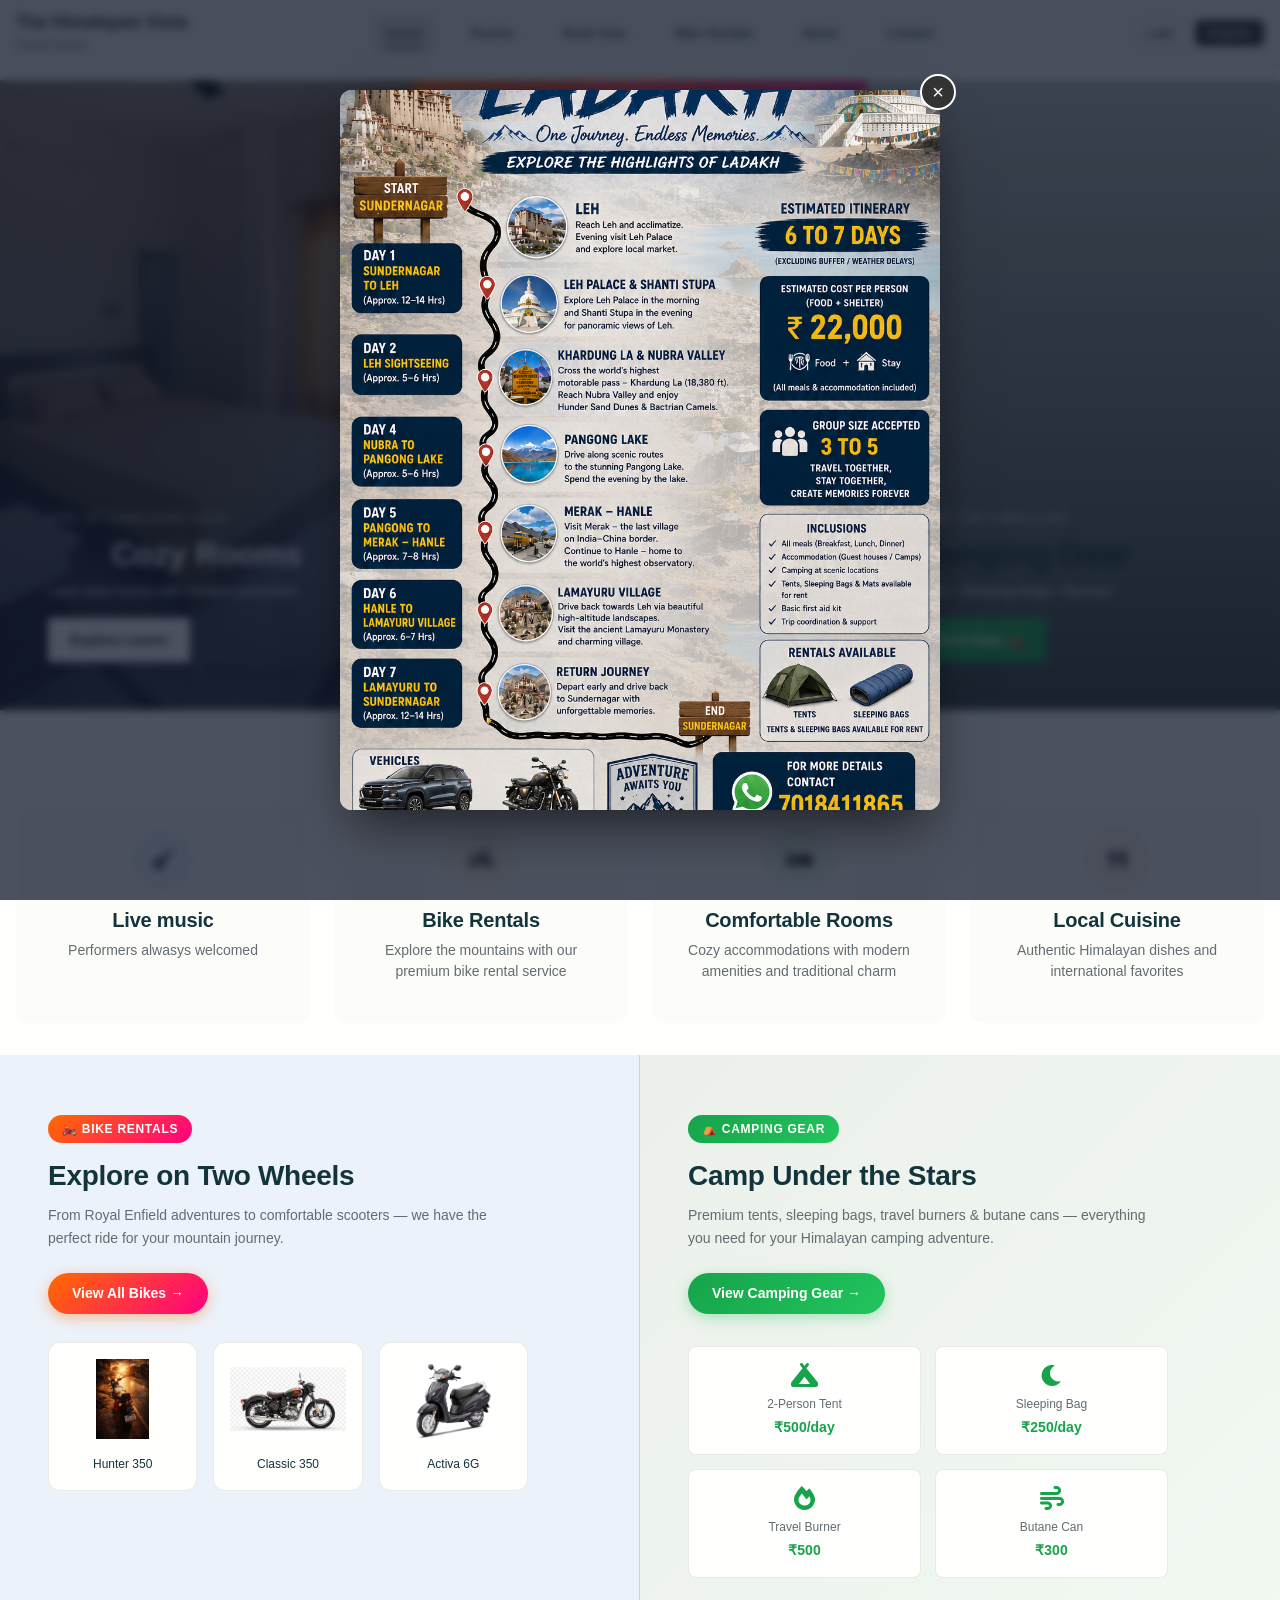
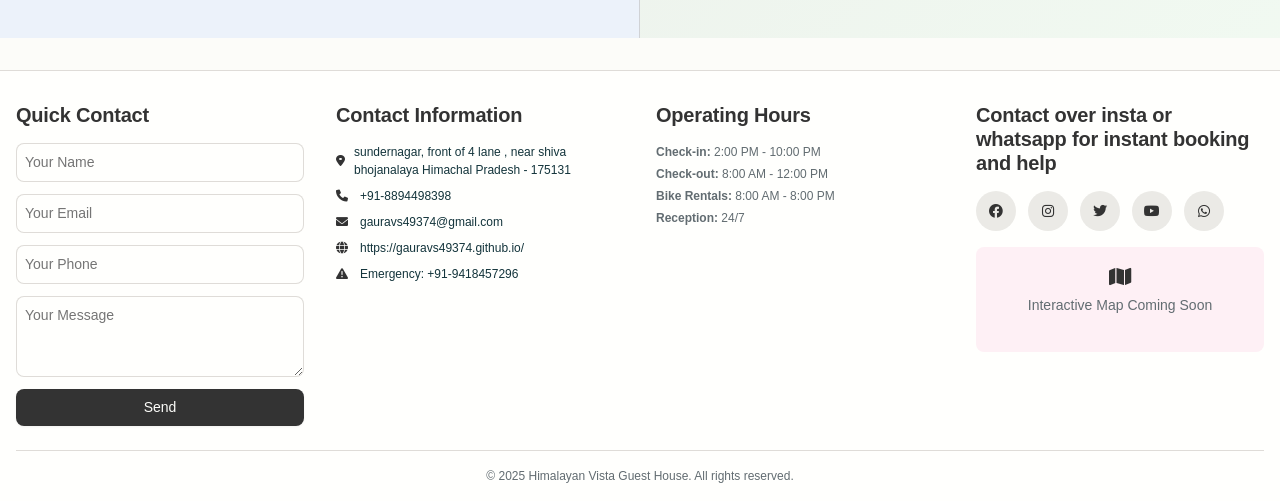
==== commit 0e0d323b: "Update camping.html" ====
--- a/camping.html
+++ b/camping.html
@@ -1,659 +1,893 @@
 <!DOCTYPE html>
 <html lang="en">
 <head>
-  <meta charset="UTF-8">
-  <meta name="viewport" content="width=device-width, initial-scale=1.0">
-  <title>Camping Gear Rentals – Himalayan Vista</title>
-  <meta name="description" content="Rent camping tents, sleeping bags, travel burners and butane cans for your Himalayan adventure. Himalayan Vista Guest House, Sundernagar.">
-  <link rel="stylesheet" href="style.css">
-  <link href="https://cdnjs.cloudflare.com/ajax/libs/font-awesome/6.0.0/css/all.min.css" rel="stylesheet">
-  <style>
-    /* ── Page-level camping styles ─────────────────────── */
-    :root {
-      --camp-green:  #16a34a;
-      --camp-glow:   rgba(34, 197, 94, 0.35);
-      --camp-dark:   #052e16;
-    }
-
-    /* Hero banner */
-    .camp-hero {
-      position: relative;
-      min-height: 52vh;
-      display: flex;
-      align-items: flex-end;
-      background:
-        linear-gradient(to top,
-          rgba(5, 46, 22, 0.92) 0%,
-          rgba(5, 46, 22, 0.40) 60%,
-          rgba(5, 46, 22, 0.15) 100%),
-        url("https://images.unsplash.com/photo-1504280390367-361c6d9f38f4?w=1400&auto=format&fit=crop")
-        center/cover no-repeat;
-      padding: 60px 40px;
-      overflow: hidden;
-    }
-
-    .camp-hero::before {
-      content: '';
-      position: absolute;
-      inset: 0;
-      background: linear-gradient(
-        120deg,
-        transparent 30%,
-        rgba(255,255,255,0.04) 50%,
-        transparent 70%
-      );
-      animation: shimmer-slide 4s ease-in-out infinite;
-      pointer-events: none;
-    }
-
-    .camp-hero-inner {
-      position: relative;
-      z-index: 1;
-      max-width: 700px;
-    }
-
-    .camp-hero-eyebrow {
-      display: inline-block;
-      background: linear-gradient(135deg, #16a34a, #22c55e);
-      color: #fff;
-      font-size: 11px;
-      font-weight: 700;
-      letter-spacing: 0.12em;
-      text-transform: uppercase;
-      padding: 5px 14px;
-      border-radius: 999px;
-      margin-bottom: 18px;
-    }
-
-    .camp-hero h1 {
-      font-size: clamp(32px, 5vw, 58px);
-      font-weight: 900;
-      color: #fff;
-      line-height: 1.12;
-      margin: 0 0 14px;
-      text-shadow: 0 2px 12px rgba(0,0,0,0.5);
-    }
-
-    .camp-hero p {
-      font-size: 18px;
-      color: rgba(255,255,255,0.82);
-      max-width: 480px;
-      line-height: 1.65;
-    }
-
-    /* Main content */
-    .camp-main {
-      background: var(--color-bg-primary, #0f172a);
-      padding: 72px 0;
-    }
-
-    .camp-container {
-      max-width: 1100px;
-      margin: 0 auto;
-      padding: 0 24px;
-    }
-
-    /* Section heading */
-    .camp-section-label {
-      font-size: 11px;
-      font-weight: 700;
-      letter-spacing: 0.14em;
-      text-transform: uppercase;
-      color: var(--camp-green);
-      margin-bottom: 8px;
-    }
-
-    .camp-section-title {
-      font-size: 30px;
-      font-weight: 800;
-      color: var(--color-text-primary, #f1f5f9);
-      margin: 0 0 8px;
-    }
-
-    .camp-section-sub {
-      color: var(--color-text-secondary, #94a3b8);
-      margin: 0 0 40px;
-    }
-
-    /* Divider */
-    .camp-divider {
-      border: none;
-      border-top: 1px solid var(--color-border, rgba(255,255,255,0.08));
-      margin: 64px 0;
-    }
-
-    /* Gear Cards Grid */
-    .gear-grid {
-      display: grid;
-      grid-template-columns: repeat(auto-fill, minmax(300px, 1fr));
-      gap: 28px;
-    }
-
-    .gear-card {
-      background: var(--color-surface, #1e293b);
-      border: 1px solid var(--color-card-border, rgba(255,255,255,0.06));
-      border-radius: 20px;
-      overflow: hidden;
-      transition: transform 0.35s cubic-bezier(.34,1.56,.64,1),
-                  box-shadow 0.35s ease,
-                  border-color 0.3s ease;
-    }
-
-    .gear-card:hover {
-      transform: translateY(-8px);
-      box-shadow: 0 20px 45px rgba(0,0,0,0.4), 0 0 0 1px rgba(34,197,94,0.2);
-      border-color: rgba(34, 197, 94, 0.3);
-    }
-
-    .gear-card-img {
-      width: 100%;
-      height: 200px;
-      object-fit: cover;
-      display: block;
-      transition: transform 0.5s ease;
-    }
-
-    .gear-card:hover .gear-card-img {
-      transform: scale(1.05);
-    }
-
-    .gear-card-img-wrap {
-      overflow: hidden;
-      position: relative;
-    }
-
-    .gear-card-available {
-      position: absolute;
-      top: 14px;
-      left: 14px;
-      background: rgba(5, 46, 22, 0.88);
-      color: #4ade80;
-      font-size: 11px;
-      font-weight: 700;
-      padding: 4px 10px;
-      border-radius: 999px;
-      border: 1px solid rgba(74, 222, 128, 0.35);
-      backdrop-filter: blur(4px);
-    }
-
-    .gear-card-body {
-      padding: 22px 22px 26px;
-    }
-
-    .gear-card-name {
-      font-size: 20px;
-      font-weight: 800;
-      color: var(--color-text-primary, #f1f5f9);
-      margin: 0 0 6px;
-    }
-
-    .gear-card-desc {
-      font-size: 14px;
-      color: var(--color-text-secondary, #94a3b8);
-      line-height: 1.55;
-      margin: 0 0 18px;
-    }
-
-    /* Pricing table */
-    .gear-price-rows {
-      border-top: 1px solid var(--color-border, rgba(255,255,255,0.06));
-      padding-top: 16px;
-      display: flex;
-      flex-direction: column;
-      gap: 8px;
-    }
-
-    .gear-price-row {
-      display: flex;
-      justify-content: space-between;
-      align-items: center;
-      font-size: 14px;
-    }
-
-    .gear-price-label {
-      color: var(--color-text-secondary, #94a3b8);
-      display: flex;
-      align-items: center;
-      gap: 6px;
-    }
-
-    .gear-price-label i {
-      font-size: 12px;
-      color: var(--camp-green);
-    }
-
-    .gear-price-value {
-      font-weight: 700;
-      color: var(--color-text-primary, #f1f5f9);
-    }
-
-    .gear-price-value.price-green {
-      color: #4ade80;
-      font-size: 18px;
-    }
-
-    .gear-price-value.price-security {
-      color: #fb923c;
-    }
-
-    /* Consumables section */
-    .consumable-grid {
-      display: grid;
-      grid-template-columns: repeat(auto-fill, minmax(220px, 1fr));
-      gap: 20px;
-    }
-
-    .consumable-card {
-      background: var(--color-surface, #1e293b);
-      border: 1px solid var(--color-card-border, rgba(255,255,255,0.06));
-      border-radius: 16px;
-      padding: 28px 22px;
-      text-align: center;
-      transition: transform 0.3s ease, box-shadow 0.3s ease, border-color 0.3s ease;
-      cursor: pointer;
-    }
-
-    .consumable-card:hover {
-      transform: translateY(-6px);
-      box-shadow: 0 16px 36px rgba(0,0,0,0.35);
-      border-color: rgba(34, 197, 94, 0.3);
-    }
-
-    .consumable-icon {
-      width: 64px;
-      height: 64px;
-      border-radius: 50%;
-      background: linear-gradient(135deg, rgba(22, 163, 74, 0.15), rgba(34, 197, 94, 0.08));
-      border: 1px solid rgba(34, 197, 94, 0.25);
-      display: flex;
-      align-items: center;
-      justify-content: center;
-      margin: 0 auto 16px;
-      transition: transform 0.3s ease;
-    }
-
-    .consumable-card:hover .consumable-icon {
-      transform: rotate(8deg) scale(1.1);
-    }
-
-    .consumable-icon i {
-      font-size: 26px;
-      color: #4ade80;
-    }
-
-    .consumable-name {
-      font-size: 17px;
-      font-weight: 700;
-      color: var(--color-text-primary, #f1f5f9);
-      margin-bottom: 6px;
-    }
-
-    .consumable-desc {
-      font-size: 13px;
-      color: var(--color-text-secondary, #94a3b8);
-      margin-bottom: 14px;
-      line-height: 1.5;
-    }
-
-    .consumable-price {
-      font-size: 22px;
-      font-weight: 900;
-      color: #4ade80;
-    }
-
-    .consumable-unit {
-      font-size: 12px;
-      color: var(--color-text-secondary, #94a3b8);
-      margin-top: 2px;
-    }
-
-    /* Note box */
-    .camp-note {
-      background: linear-gradient(135deg,
-        rgba(22, 163, 74, 0.08),
-        rgba(34, 197, 94, 0.04));
-      border: 1px solid rgba(34, 197, 94, 0.2);
-      border-radius: 14px;
-      padding: 24px 28px;
-      margin-top: 48px;
-      display: flex;
-      gap: 16px;
-      align-items: flex-start;
-    }
-
-    .camp-note-icon {
-      font-size: 22px;
-      color: #4ade80;
-      margin-top: 2px;
-      flex-shrink: 0;
-    }
-
-    .camp-note-text h4 {
-      color: #4ade80;
-      margin: 0 0 6px;
-      font-size: 15px;
-      font-weight: 700;
-    }
-
-    .camp-note-text p, .camp-note-text ul {
-      color: var(--color-text-secondary, #94a3b8);
-      font-size: 14px;
-      line-height: 1.65;
-      margin: 0;
-      padding-left: 16px;
-    }
-
-    /* Back link */
-    .camp-back-link {
-      display: inline-flex;
-      align-items: center;
-      gap: 8px;
-      color: #4ade80;
-      text-decoration: none;
-      font-size: 14px;
-      font-weight: 600;
-      margin-bottom: 28px;
-      transition: gap 0.2s ease;
-    }
-
-    .camp-back-link:hover { gap: 12px; }
-
-    @media (max-width: 640px) {
-      .gear-grid, .consumable-grid { grid-template-columns: 1fr; }
-      .camp-hero { padding: 40px 20px; }
-    }
-  </style>
+    <meta charset="UTF-8">
+    <meta name="viewport" content="width=device-width, initial-scale=1.0">
+    <title>Himalayan Vista Guest House </title>
+    <link rel="stylesheet" href="style.css">
+    <link href="https://cdnjs.cloudflare.com/ajax/libs/font-awesome/6.0.0/css/all.min.css" rel="stylesheet">
 </head>
 <body>
-
-  <!-- ── Navigation (same as main site) ─────────────────── -->
-  <nav class="navbar">
-    <div class="nav-container">
-      <div class="nav-logo">
-        <h2>The Himalayan Vista</h2>
-        <span class="tagline">Guest House</span>
-      </div>
-      <div class="nav-menu" id="nav-menu">
-        <a href="index.html" class="nav-link">Home</a>
-        <a href="index.html#rooms" class="nav-link">Rooms</a>
-        <a href="index.html#book-now" class="nav-link">Book Now</a>
-        <a href="index.html#bike-rentals" class="nav-link">Bike Rentals</a>
-        <a href="camping.html" class="nav-link active">Camping Gear</a>
-        <a href="index.html#about" class="nav-link">About</a>
-        <a href="index.html#contact" class="nav-link">Contact</a>
-      </div>
-      <div class="nav-auth">
-        <a href="https://wa.me/918894498398" target="_blank" class="btn btn--primary btn--sm">
-          <i class="fab fa-whatsapp"></i> Book via WhatsApp
-        </a>
-      </div>
-      <div class="nav-toggle" id="nav-toggle">
-        <span></span><span></span><span></span>
-      </div>
+    <!-- Navigation -->
+    <nav class="navbar">
+        <div class="nav-container">
+            <div class="nav-logo">
+                <h2>The Himalayan Vista</h2>
+                <span class="tagline">Guest House</span>
+            </div>
+            <div class="nav-menu" id="nav-menu">
+                <a href="#home" class="nav-link active" data-page="home">Home</a>
+                <a href="#rooms" class="nav-link" data-page="rooms">Rooms</a>
+                <a href="#book-now" class="nav-link" data-page="book-now">Book Now</a>
+                <a href="#bike-rentals" class="nav-link" data-page="bike-rentals">Bike Rentals</a>
+                <a href="#about" class="nav-link" data-page="about">About</a>
+                <a href="#contact" class="nav-link" data-page="contact">Contact</a>
+                <a href="#admin" class="nav-link admin-link" data-page="admin" style="display: none;">Admin</a>
+            </div>
+            <div class="nav-auth">
+                <button class="btn btn--outline btn--sm" id="login-btn">Login</button>
+                <button class="btn btn--primary btn--sm" id="register-btn">Register</button>
+                <div class="user-menu" id="user-menu" style="display: none;">
+                    <span id="username-display"></span>
+                    <button class="btn btn--outline btn--sm" id="logout-btn">Logout</button>
+                </div>
+            </div>
+            <div class="nav-toggle" id="nav-toggle">
+                <span></span>
+                <span></span>
+                <span></span>
+            </div>
+        </div>
+    </nav>
+
+    <!-- Main Content Container -->
+    <main class="main-content">
+        
+        <!-- Home Page -->
+        <div class="page active" id="home">
+            <!-- Hero Section -->
+         
+
+
+   <!-- Split Hero: Rooms + Bikes + Camping -->
+    <section class="hero hero-split hero-split--three" id="home-hero">
+      <!-- Left: Rooms -->
+      <a href="#rooms" class="hero-panel hero-panel--rooms" data-page="rooms" aria-label="Click to view rooms">
+        <div class="hero-overlay"></div>
+        <div class="hero-content hero-content--split">
+          <span class="hero-kicker">Stay at Himalayan Vista</span>
+          <h1>Cozy Rooms</h1>
+          <p>Lake-view rooms with modern amenities</p>
+          <span class="hero-btn" data-page="rooms">Explore rooms</span>
+        </div>
+      </a>
+
+      <!-- Centre: Bike Rentals – flashy gradient -->
+      <a href="#bike-rentals" class="hero-panel hero-panel--bikes hero-panel--bikes-flash" data-page="bike-rentals" aria-label="Rent a bike for your Himalayan ride">
+        <div class="hero-overlay hero-overlay--bikes"></div>
+        <div class="hero-badge-hot">🔥 Hot Deal</div>
+        <div class="hero-content hero-content--split hero-content--bikes">
+          <span class="hero-kicker hero-kicker--flash">Ride the Himalayas</span>
+          <h2 class="hero-bikes-heading">Rent a Bike</h2>
+          <p>Hourly &bull; Day &bull; Weekly rentals</p>
+          <span class="hero-btn hero-btn--bikes-flash" data-page="bike-rentals">View Bikes &#8594;</span>
+        </div>
+      </a>
+
+      <!-- Right: Camping & Gear -->
+      <a href="camping.html" target="_blank" class="hero-panel hero-panel--camping" aria-label="Rent camping gear for your Himalayan adventure">
+        <div class="hero-overlay"></div>
+        <div class="hero-content hero-content--split">
+          <span class="hero-kicker">Camp the Himalayas</span>
+          <h2>Camping Gear</h2>
+          <p>Tents &bull; Sleeping Bags &bull; Burners</p>
+          <span class="hero-btn hero-btn--camping">Rent Gear ⛺</span>
+        </div>
+      </a>
+    </section>
+
+
+            <!-- Features Section -->
+            <section class="features">
+                <div class="container">
+                    <h2>Why Choose Himalayan Vista</h2>
+                    <div class="features-grid">
+                        <div class="feature-card">
+                            <div class="feature-icon" style="background-color: var(--color-bg-1);">
+                                <i class="fa-solid fa-guitar"></i>
+                            </div>
+                            <h3>Live music</h3>
+                            <p> Performers alwasys welcomed </p>
+                        </div>
+                        <div class="feature-card">
+                            <div class="feature-icon" style="background-color: var(--color-bg-2);">
+                                <i class="fas fa-motorcycle"></i>
+                            </div>
+                            <h3>Bike Rentals</h3>
+                            <p>Explore the mountains with our premium bike rental service</p>
+                        </div>
+                        <div class="feature-card">
+                            <div class="feature-icon" style="background-color: var(--color-bg-3);">
+                                <i class="fas fa-bed"></i>
+                            </div>
+                            <h3>Comfortable Rooms</h3>
+                            <p>Cozy accommodations with modern amenities and traditional charm</p>
+                        </div>
+                        <div class="feature-card">
+                            <div class="feature-icon" style="background-color: var(--color-bg-4);">
+                                <i class="fas fa-utensils"></i>
+                            </div>
+                            <h3>Local Cuisine</h3>
+                            <p>Authentic Himalayan dishes and international favorites</p>
+                        </div>
+                    </div>
+                </div>
+            </section>
+
+            <!-- Dual Teaser: Bikes + Camping Gear -->
+            <section class="dual-teaser">
+                <!-- Bike Rental Teaser -->
+                <div class="teaser-half teaser-half--bikes">
+                    <div class="teaser-half-inner">
+                        <div class="teaser-half-badge">🏍️ Bike Rentals</div>
+                        <h2>Explore on Two Wheels</h2>
+                        <p>From Royal Enfield adventures to comfortable scooters — we have the perfect ride for your mountain journey.</p>
+                        <button class="btn btn--teaser-bikes" data-page="bike-rentals">View All Bikes &rarr;</button>
+                        <div class="teaser-bikes">
+                            <div class="teaser-bike">
+                                <img src="photos/1.png" alt="Royal Enfield Hunter 350">
+                                <span>Hunter 350</span>
+                            </div>
+                            <div class="teaser-bike">
+                                <img src="photos/classic350.png" alt="Royal Enfield Classic 350">
+                                <span>Classic 350</span>
+                            </div>
+                            <div class="teaser-bike">
+                                <img src="photos/activa.png" alt="Honda Activa">
+                                <span>Activa 6G</span>
+                            </div>
+                        </div>
+                    </div>
+                </div>
+
+                <!-- Camping Gear Teaser -->
+                <div class="teaser-half teaser-half--camping">
+                    <div class="teaser-half-inner">
+                        <div class="teaser-half-badge teaser-half-badge--camping">⛺ Camping Gear</div>
+                        <h2>Camp Under the Stars</h2>
+                        <p>Premium tents, sleeping bags, travel burners &amp; butane cans — everything you need for your Himalayan camping adventure.</p>
+                        <a href="camping.html" target="_blank" class="btn btn--teaser-camping">View Camping Gear &rarr;</a>
+                        <div class="teaser-gear-grid">
+                            <div class="teaser-gear-item">
+                                <i class="fas fa-campground"></i>
+                                <span>2-Person Tent</span>
+                                <strong>₹500/day</strong>
+                            </div>
+                            <div class="teaser-gear-item">
+                                <i class="fas fa-moon"></i>
+                                <span>Sleeping Bag</span>
+                                <strong>₹250/day</strong>
+                            </div>
+                            <div class="teaser-gear-item">
+                                <i class="fas fa-fire"></i>
+                                <span>Travel Burner</span>
+                                <strong>₹500</strong>
+                            </div>
+                            <div class="teaser-gear-item">
+                                <i class="fas fa-wind"></i>
+                                <span>Butane Can</span>
+                                <strong>₹300</strong>
+                            </div>
+                        </div>
+                    </div>
+                </div>
+            </section>
+
+        </div>
+
+
+        <!-- Rooms Page -->
+        <div class="page" id="rooms">
+            <div class="container">
+                <div class="page-header">
+                    <h1>Available rooms now!</h1>
+                    <p>Comfortable accommodations with stunning mountain views </p>
+                                        <p>Heat blower available for  rs 300  </p>
+
+                </div>
+                <div class="rooms-grid">
+                    <div class="room-card">
+                      <div class="room-image">
+  <img src="photos/room1.jpeg" alt="">
+</div>
+                        <div class="room-content">
+                            <h3>AC Room </h3>
+                            <p class="room-description">Spacious room with Himalayan views</p>
+                            <div class="room-amenities">
+                                <span><i class="fa-solid fa-shirt"></i> Washing machine</span>
+                                <span><i class="fas fa-tv"></i> TV</span>
+                                <span><i class="fas fa-snowflake"></i> AC</span>
+                                <span><i class="fa-solid fa-utensils"></i> Blinkit / Zomato </span>
+                                <span><i class="fas fa-shower"></i> Hot Water</span>
+                                <span><i class="fa-solid fa-temperature-arrow-up"></i>Heater @ 150/day</span>
+                            </div>
+                            <div class="room-price">
+  <span style="text-decoration: line-through; color: gray;">₹1800</span>
+  ₹1500/night @ 300 off
+</div>
+                            <button class="btn btn--primary btn--full-width book-room-btn" data-room="Deluxe Mountain View" data-price="3500">Book Now</button>
+                        </div>
+                    </div>
+                    <div class="room-card">
+                        <div class="room-image">
+                            <img src="photos/room2.png" alt="Standard Valley View">
+                            
+                        </div>
+                        <div class="room-content">
+                            <h3>AC Room 2</h3>
+                            <p class="room-description">Comfortable room with valley views, queen bed, and modern amenities</p>
+                            <div class="room-amenities">
+                                   <span><i class="fa-solid fa-shirt"></i> Washing machine</span>
+                                <span><i class="fas fa-tv"></i> TV</span>
+                                <span><i class="fa-solid fa-utensils"></i> Blinkit / Zomato </span>
+                                <span><i class="fas fa-shower"></i> Hot Water</span>
+                                <span><i class="fa-solid fa-temperature-arrow-up"></i>Heater @ 150/day</span>
+                            </div>
+                                                       <div class="room-price">
+  <span style="text-decoration: line-through; color: gray;">₹1800</span>
+  ₹1500/night @ 300 off
+</div>
+                            <button class="btn btn--primary btn--full-width book-room-btn" data-room="Standard Valley View" data-price="2500">Book Now</button>
+                        </div>
+                    </div>
+                    <div class="room-card">
+                        <div class="room-image">
+                            <img src="photos/3bhk.jpeg" alt="Budget Twin Bed">
+                        </div>
+                        <div class="room-content">
+                            <h3>2 BHK for your travel buddies</h3>
+                            <p class="room-description">Cozy rooms with kitchen and hall, perfect for budget travelers and friends</p>
+                            <div class="room-amenities">
+                                 <span><i class="fas fa-snowflake"></i> AC in 1 room</span>
+                                  <span><i class="fa-solid fa-shirt"></i> Washing machine</span>
+                                <span><i class="fas fa-tv"></i> TV</span>
+                                <span><i class="fa-solid fa-utensils"></i> Blinkit / Zomato </span>
+                                <span><i class="fas fa-shower"></i> Hot Water</span>
+                                <span><i class="fa-solid fa-temperature-arrow-up"></i>Heater @ 150/day</span>
+                            </div>
+                                                        <div class="room-price">
+  <span style="text-decoration: line-through; color: gray;">₹3100</span>
+  ₹2800/night @ 300 off
+</div>
+                            <button class="btn btn--primary btn--full-width book-room-btn" data-room="Budget Twin Bed" data-price="1800">Book Now</button>
+                        </div>
+                    </div>
+                </div>
+            </div>
+        </div>
+
+        <!-- Book Now Page -->
+        <div class="page" id="book-now">
+            <div class="container">
+                <div class="page-header">
+                    <h1>Book Your Stay</h1>
+                    <p>Reserve your perfect mountain getaway</p>
+                </div>
+                <div class="booking-container">
+                    <form class="booking-form" id="room-booking-form">
+                        <div class="form-section">
+                            <h3>Room Selection</h3>
+                            <div class="form-group">
+                                <label class="form-label">Room Type</label>
+                                <select class="form-control" id="room-type" required>
+                                    <option value="">Select Room Type</option>
+                                    <option value="Deluxe Mountain View" data-price="1500">AC Room </option>
+                                    <option value="Standard Valley View" data-price="1400"> AC Room</option>
+                                    <option value="Budget Twin Bed" data-price="2800">3 BHK for you travel buddies</option>
+                                </select>
+                            </div>
+                            <div class="form-row">
+                                <div class="form-group">
+                                    <label class="form-label">Check-in Date</label>
+                                    <input type="date" class="form-control" id="checkin-date" required>
+                                </div>
+                                <div class="form-group">
+                                    <label class="form-label">Check-out Date</label>
+                                    <input type="date" class="form-control" id="checkout-date" required>
+                                </div>
+                            </div>
+                            <div class="form-row">
+                                <div class="form-group">
+                                    <label class="form-label">Adults</label>
+                                    <select class="form-control" id="adults" required>
+                                        <option value="1">1 Adult</option>
+                                        <option value="2">2 Adults</option>
+                                        <option value="3">3 Adults</option>
+                                        <option value="4">4 Adults</option>
+                                    </select>
+                                </div>
+                                <div class="form-group">
+                                    <label class="form-label">Children</label>
+                                    <select class="form-control" id="children">
+                                        <option value="0">No Children</option>
+                                        <option value="1">1 Child</option>
+                                        <option value="2">2 Children</option>
+                                        <option value="3">3 Children</option>
+                                    </select>
+                                </div>
+                            </div>
+                        </div>
+                        
+                        <div class="form-section">
+                            <h3>Guest Information</h3>
+                            <div class="form-row">
+                                <div class="form-group">
+                                    <label class="form-label">First Name</label>
+                                    <input type="text" class="form-control" id="first-name" required>
+                                </div>
+                                <div class="form-group">
+                                    <label class="form-label">Last Name</label>
+                                    <input type="text" class="form-control" id="last-name" required>
+                                </div>
+                            </div>
+                            <div class="form-row">
+                                <div class="form-group">
+                                    <label class="form-label">Email</label>
+                                    <input type="email" class="form-control" id="guest-email" required>
+                                </div>
+                                <div class="form-group">
+                                    <label class="form-label">Phone</label>
+                                    <input type="tel" class="form-control" id="guest-phone" required>
+                                </div>
+                            </div>
+                        </div>
+
+                        <div class="booking-summary">
+                            <h3>Booking Summary</h3>
+                            <div class="summary-row">
+                                <span>Room:</span>
+                                <span id="summary-room">-</span>
+                            </div>
+                            <div class="summary-row">
+                                <span>Dates:</span>
+                                <span id="summary-dates">-</span>
+                            </div>
+                            <div class="summary-row">
+                                <span>Guests:</span>
+                                <span id="summary-guests">-</span>
+                            </div>
+                            <div class="summary-row">
+                                <span>Nights:</span>
+                                <span id="summary-nights">-</span>
+                            </div>
+                            <div class="summary-row total">
+                                <span>Total:</span>
+                                <span id="summary-total">₹0</span>
+                            </div>
+                        </div>
+
+                        <button type="submit" class="btn btn--primary btn--lg btn--full-width">Complete Booking</button>
+                    </form>
+                </div>
+            </div>
+        </div>
+
+        <!-- Bike Rentals Page -->
+        <div class="page" id="bike-rentals">
+            <div class="container">
+                <div class="page-header">
+                    <h1>Bike Rentals Coming Soon </h1>
+                    <p>We are currently trying to source assets as soon as possible(please hang on for now )</p>
+                </div>
+
+                <!-- Bike Categories -->
+                <div class="bike-categories">
+                    <button class="category-btn active" data-category="all">All Bikes</button>
+                    <button class="category-btn" data-category="Adventure">Adventure</button>
+                    <button class="category-btn" data-category="Classic">Classic</button>
+                    <button class="category-btn" data-category="Sports">Sports</button>
+                    <button class="category-btn" data-category="Scooter">Scooter</button>
+                </div>
+
+                <!-- Bikes Grid -->
+                <div class="bikes-grid" id="bikes-grid"></div>
+
+                <!-- Popular Routes Section -->
+                <section class="popular-routes">
+                    <h2>Popular Routes</h2>
+                    <div class="routes-grid">
+                        <div class="route-card">
+                            <h3>Manali to Rohtang Pass</h3>
+                            <div class="route-info">
+                                <span><i class="fas fa-road"></i> 51 km</span>
+                                <span><i class="fas fa-clock"></i> 2-3 hours</span>
+                                <span class="difficulty moderate">Moderate</span>
+                            </div>
+                            <p>Scenic mountain route with snow-capped peaks and breathtaking views</p>
+                        </div>
+                        <div class="route-card">
+                            <h3>Manali to Kullu Valley</h3>
+                            <div class="route-info">
+                                <span><i class="fas fa-road"></i> 40 km</span>
+                                <span><i class="fas fa-clock"></i> 1.5 hours</span>
+                                <span class="difficulty easy">Easy</span>
+                            </div>
+                            <p>Beautiful valley ride through apple orchards and riverside paths</p>
+                        </div>
+                        <div class="route-card">
+                            <h3>Manali to Solang Valley</h3>
+                            <div class="route-info">
+                                <span><i class="fas fa-road"></i> 13 km</span>
+                                <span><i class="fas fa-clock"></i> 30 minutes</span>
+                                <span class="difficulty easy">Easy</span>
+                            </div>
+                            <p>Perfect for adventure sports and paragliding with mountain views</p>
+                        </div>
+                        <div class="route-card">
+                            <h3>Manali to Kasol</h3>
+                            <div class="route-info">
+                                <span><i class="fas fa-road"></i> 75 km</span>
+                                <span><i class="fas fa-clock"></i> 3 hours</span>
+                                <span class="difficulty moderate">Moderate</span>
+                            </div>
+                            <p>Scenic route through Parvati Valley, known for its natural beauty</p>
+                        </div>
+                    </div>
+                </section>
+
+                <!-- Bike Rental Terms -->
+                <section class="rental-terms">
+                    <h2>Rental Requirements & Terms</h2>
+                    <div class="terms-grid">
+                        <div class="terms-section">
+                            <h3>Requirements</h3>
+                            <ul>
+                                <li>Minimum age: 18 years</li>
+                                <li>Valid driving license mandatory</li>
+                                <li>Security deposit: ₹2,000 - ₹5,000 (refundable)</li>
+                            </ul>
+                        </div>
+                        <div class="terms-section">
+                            <h3>Included</h3>
+                            <ul>
+                                <li>Helmet (2 helmets for bikes)</li>
+                                <li>Basic toolkit</li>
+                                <li>Bike lock</li>
+                                <li>Road-side assistance contact</li>
+                                <li>Route guidance maps</li>
+                            </ul>
+                        </div>
+                        <div class="terms-section">
+                            <h3>Not Included</h3>
+                            <ul>
+                                <li>Fuel charges</li>
+                                <li>Toll charges</li>
+                                <li>Parking fees</li>
+                                <li>Insurance coverage</li>
+                                <li>Riding gear (except helmet)</li>
+                            </ul>
+                        </div>
+                    </div>
+                </section>
+            </div>
+        </div>
+
+        <!-- About Page -->
+        <div class="page" id="about">
+            <div class="container">
+                <div class="about-hero">
+                    <div class="about-content">
+                        <h1>About Himalayan Vista Guest House</h1>
+                        <p class="lead">
+                           The Himalayan Vista Homestay and Guest House offers cozy AC rooms with stunning mountain views, perfect for families, couples, and Chandigarh-Manali highway travelers. Located near Shiva Bhojnalaya on NH-154, Thathar, Sundernagar, Mandi (HP 175018), enjoy free parking, high-speed WiFi, fully equipped kitchen, washing machine, and delicious home-cooked meals. 
+
+Relax in clean, spacious rooms with modern amenities including hot water, TV, and balconies. Ideal for workations, night halts, or exploring Sundernagar Lake. Safe, peaceful, and budget-friendly – book your serene Himachal getaway today! Visit gauravs49374.github.io or call us.
+
+#ComfyHomestaySundernagar #AffordableStayMandi #HighwayHomestayNH154 #MountainViewRooms #NearShivaBhojnalaya #ChandigarhManaliStop #BudgetGuestHouseHP #FamilyStaySundernagar
+
+
+                            Nestled in the heart of the Himalayas! Sundernagar, our guest house offers an authentic mountain experience combined with modern comfort and warm hospitality.</p>
+                        <p>We aim to start a modern live music cafe where anyone can come and perform and enjoy the eve.</p>
+                    </div>
+                    <div class="about-image">
+                        <img src="photos/lake.png" alt="Himalayan Vista Guest House">
+                    </div>
+                </div>
+                
+                <div class="about-sections">
+                    <div class="about-section">
+                        <h2>Our Story</h2>
+                        <p>Founded in 2025, Himalayan Vista Guest House has been welcoming travelers from around the world to experience the beauty and tranquility of the Himalayas. We have started it as a family-run guest house</p>
+                        <p>Our passion for the mountains and commitment to sustainable tourism drives everything we do. We believe in providing authentic experiences while preserving the natural beauty that surrounds us.</p>
+                    </div>
+                    
+                    <div class="about-section">
+                        <h2>Our Services</h2>
+                        <div class="services-grid">
+                            <div class="service-item">
+                                <i class="fas fa-bed"></i>
+                                <h4>Comfortable Accommodation</h4>
+                                <p>Clean, cozy rooms with stunning mountain views</p>
+                            </div>
+                            <div class="service-item">
+                                <i class="fas fa-motorcycle"></i>
+                                <h4>Bike Rentals</h4>
+                                <p>Premium bikes for mountain exploration</p>
+                            </div>
+                            <div class="service-item">
+                                <i class="fas fa-utensils"></i>
+                                <h4>Local Cuisine</h4>
+                                <p>Authentic Himalayan and international dishes</p>
+                            </div>
+                            <div class="service-item">
+                                <i class="fas fa-hiking"></i>
+                                <h4>Tent rentals</h4>
+                                <p>Guided treks and adventure sports around bir billing and dharamshala</p>
+                            </div>
+                        </div>
+                    </div>
+                </div>
+            </div>
+        </div>
+
+        <!-- Contact Page -->
+        <div class="page" id="contact">
+            <div class="container">
+                <div class="page-header">
+                    <h1>Contact Us</h1>
+                    <p>Get in touch with us for bookings and inquiries</p>
+                </div>
+                
+                <div class="contact-content">
+                    <div class="contact-form-section">
+                        <form class="contact-form" id="contact-form">
+                            <div class="form-row">
+                                <div class="form-group">
+                                    <label class="form-label">Name</label>
+                                    <input type="text" class="form-control" required>
+                                </div>
+                                <div class="form-group">
+                                    <label class="form-label">Email</label>
+                                    <input type="email" class="form-control" required>
+                                </div>
+                            </div>
+                            <div class="form-group">
+                                <label class="form-label">Phone</label>
+                                <input type="tel" class="form-control">
+                            </div>
+                            <div class="form-group">
+                                <label class="form-label">Subject</label>
+                                <select class="form-control">
+                                    <option>General Inquiry</option>
+                                    <option>Room Booking</option>
+                                    <option>Bike Rental</option>
+                                    <option>Complaint</option>
+                                </select>
+                            </div>
+                            <div class="form-group">
+                                <label class="form-label">Message</label>
+                                <textarea class="form-control" rows="5" required></textarea>
+                            </div>
+                            <button type="submit" class="btn btn--primary btn--lg">Send Message</button>
+                        </form>
+                    </div>
+                    
+                    <div class="contact-info">
+                        <div class="contact-card">
+                            <h3>Get in Touch</h3>
+                            <div class="contact-item">
+                                <i class="fas fa-map-marker-alt"></i>
+                                <div>
+                                    <strong>Address</strong>
+                                    <p>Sundernagar , Front of 4 lane, near shiva bhojanalaya Himachal Pradesh, India - 175018</p>
+                                </div>
+                            </div>
+                            <div class="contact-item">
+                                <i class="fas fa-phone"></i>
+                                <div>
+                                    <strong>Phone</strong>
+                                    <p>+91-8894498398</p>
+                                </div>
+                            </div>
+                            <div class="contact-item">
+                                <i class="fas fa-envelope"></i>
+                                <div>
+                                    <strong>Email</strong>
+                                    <p>gauravs49374@gmail.com</p>
+                                </div>
+                            </div>
+                            <div class="contact-item">
+                                <i class="fas fa-clock"></i>
+                                <div>
+                                    <strong>Reception Hours</strong>
+                                    <p>24/7 Available</p>
+                                </div>
+                            </div>
+                        </div>
+                    </div>
+                </div>
+            </div>
+        </div>
+
+        <!-- Admin Page -->
+        <div class="page" id="admin">
+            <div class="container">
+                <div class="page-header">
+                    <h1>Admin Dashboard</h1>
+                    <p>Manage bookings and inventory</p>
+                </div>
+                
+                <div class="admin-tabs">
+                    <button class="tab-btn active" data-tab="room-bookings">Room Bookings</button>
+                    <button class="tab-btn" data-tab="bike-bookings">Bike Bookings</button>
+                    <button class="tab-btn" data-tab="bike-inventory">Bike Inventory</button>
+                </div>
+                
+                <div class="admin-content">
+                    <div class="tab-content active" id="room-bookings">
+                        <div class="bookings-table" id="room-bookings-table"></div>
+                    </div>
+                    <div class="tab-content" id="bike-bookings">
+                        <div class="bookings-table" id="bike-bookings-table"></div>
+                    </div>
+                    <div class="tab-content" id="bike-inventory">
+                        <div class="inventory-grid" id="bike-inventory-grid"></div>
+                    </div>
+                </div>
+            </div>
+        </div>
+    </main>
+
+    <!-- Contact Footer Section -->
+    <footer class="contact-footer">
+        <div class="container">
+            <div class="footer-content">
+                <div class="footer-section">
+                    <h3>Quick Contact</h3>
+                    <form class="quick-contact-form">
+                        <input type="text" placeholder="Your Name" class="form-control" required>
+                        <input type="email" placeholder="Your Email" class="form-control" required>
+                        <input type="tel" placeholder="Your Phone" class="form-control">
+                        <textarea placeholder="Your Message" class="form-control" rows="3" required></textarea>
+                        <button type="submit" class="btn btn--primary">Send</button>
+                    </form>
+                </div>
+                
+                <div class="footer-section">
+                    <h3>Contact Information</h3>
+                    <div class="contact-info-list">
+                        <p><i class="fas fa-map-marker-alt"></i> sundernagar, front of 4 lane , near shiva bhojanalaya Himachal Pradesh - 175131</p>
+                        <p><i class="fas fa-phone"></i> +91-8894498398</p>
+                        <p><i class="fas fa-envelope"></i> gauravs49374@gmail.com</p>
+                        <p><i class="fas fa-globe"></i>https://gauravs49374.github.io/ </p>
+                        <p><i class="fas fa-exclamation-triangle"></i> Emergency: +91-9418457296</p>
+                    </div>
+                </div>
+                
+                <div class="footer-section">
+                    <h3>Operating Hours</h3>
+                    <div class="operating-hours">
+                        <p><strong>Check-in:</strong> 2:00 PM - 10:00 PM</p>
+                        <p><strong>Check-out:</strong> 8:00 AM - 12:00 PM</p>
+                        <p><strong>Bike Rentals:</strong> 8:00 AM - 8:00 PM</p>
+                        <p><strong>Reception:</strong> 24/7</p>
+                    </div>
+                </div>
+                
+                <div class="footer-section">
+                    <h3>Contact over insta or whatsapp for instant booking and help</h3>
+                    <div class="social-links">
+                        <a href="https://facebook.com" target="_blank"><i class="fab fa-facebook"></i></a>
+                        <a href="https://instagram.com/gauravs49374" target="_blank"><i class="fab fa-instagram"></i></a>
+                        <a href="https://twitter.com/himalayan_vista" target="_blank"><i class="fab fa-twitter"></i></a>
+                        <a href="https://youtube.com/himalayan-vista" target="_blank"><i class="fab fa-youtube"></i></a>
+                        <a href="https://wa.me/918894498398" target="_blank"><i class="fab fa-whatsapp"></i></a>
+                    </div>
+                    <div class="location-map">
+                        <div class="map-placeholder">
+                            <i class="fas fa-map"></i>
+                            <p>Interactive Map Coming Soon</p>
+                        </div>
+                    </div>
+                </div>
+            </div>
+            
+            <div class="footer-bottom">
+                <p>&copy; 2025 Himalayan Vista Guest House. All rights reserved.</p>
+            </div>
+        </div>
+    </footer>
+
+    <!-- Modals -->
+    <!-- Login Modal -->
+    <div class="modal hidden" id="login-modal">
+        <div class="modal-content">
+            <div class="modal-header">
+                <h3>Login</h3>
+                <button class="modal-close">&times;</button>
+            </div>
+            <form class="modal-form" id="login-form">
+                <div class="form-group">
+                    <label class="form-label">Email</label>
+                    <input type="email" class="form-control" required>
+                </div>
+                <div class="form-group">
+                    <label class="form-label">Password</label>
+                    <input type="password" class="form-control" required>
+                </div>
+                <button type="submit" class="btn btn--primary btn--full-width">Login</button>
+            </form>
+        </div>
     </div>
-  </nav>
-
-  <!-- ── Hero ────────────────────────────────────────────── -->
-  <section class="camp-hero">
-    <div class="camp-hero-inner">
-      <span class="camp-hero-eyebrow">⛺ Camping Gear Rentals</span>
-      <h1>Camp Under the<br>Himalayan Stars</h1>
-      <p>Rent premium tents, warm sleeping bags, travel burners, and butane cans for your Himalayan adventure — all from our guesthouse in Sundernagar.</p>
+
+    <!-- Register Modal -->
+    <div class="modal hidden" id="register-modal">
+        <div class="modal-content">
+            <div class="modal-header">
+                <h3>Register</h3>
+                <button class="modal-close">&times;</button>
+            </div>
+            <form class="modal-form" id="register-form">
+                <div class="form-row">
+                    <div class="form-group">
+                        <label class="form-label">First Name</label>
+                        <input type="text" class="form-control" required>
+                    </div>
+                    <div class="form-group">
+                        <label class="form-label">Last Name</label>
+                        <input type="text" class="form-control" required>
+                    </div>
+                </div>
+                <div class="form-group">
+                    <label class="form-label">Email</label>
+                    <input type="email" class="form-control" required>
+                </div>
+                <div class="form-group">
+                    <label class="form-label">Phone</label>
+                    <input type="tel" class="form-control" required>
+                </div>
+                <div class="form-group">
+                    <label class="form-label">Password</label>
+                    <input type="password" class="form-control" required>
+                </div>
+                <div class="form-group">
+                    <label class="form-label">Confirm Password</label>
+                    <input type="password" class="form-control" required>
+                </div>
+                <button type="submit" class="btn btn--primary btn--full-width">Register</button>
+            </form>
+        </div>
     </div>
-  </section>
-
-  <!-- ── Main Content ─────────────────────────────────────── -->
-  <main class="camp-main">
-    <div class="camp-container">
-
-      <a href="index.html" class="camp-back-link">
-        <i class="fas fa-arrow-left"></i> Back to Himalayan Vista
-      </a>
-
-      <!-- TENTS & SLEEPING BAGS -->
-      <p class="camp-section-label">Overnight Rentals</p>
-      <h2 class="camp-section-title">Tents &amp; Sleeping Bags</h2>
-      <p class="camp-section-sub">Refundable security deposit required at pickup. Returned upon gear check-in.</p>
-
-      <div class="gear-grid">
-
-        <!-- Tent -->
-        <div class="gear-card">
-          <div class="gear-card-img-wrap">
-            <img
-              class="gear-card-img"
-              src="https://images.unsplash.com/photo-1487730116645-74489c95b41b?w=700&auto=format&fit=crop"
-              alt="2-Person Camping Tent">
-            <span class="gear-card-available">✓ 2 Units Available</span>
-          </div>
-          <div class="gear-card-body">
-            <h3 class="gear-card-name">2-Person Camping Tent</h3>
-            <p class="gear-card-desc">Durable dome tent with waterproof fly, sturdy poles, and a ventilated inner — perfect for Himalayan conditions up to 3,000 m altitude.</p>
-            <div class="gear-price-rows">
-              <div class="gear-price-row">
-                <span class="gear-price-label"><i class="fas fa-moon"></i> Rent per day</span>
-                <span class="gear-price-value price-green">₹500</span>
-              </div>
-              <div class="gear-price-row">
-                <span class="gear-price-label"><i class="fas fa-shield-alt"></i> Refundable security</span>
-                <span class="gear-price-value price-security">₹3,500</span>
-              </div>
-              <div class="gear-price-row">
-                <span class="gear-price-label"><i class="fas fa-boxes"></i> Inventory</span>
-                <span class="gear-price-value">2 tents</span>
-              </div>
-            </div>
-          </div>
-        </div>
-
-        <!-- Sleeping Bag -->
-        <div class="gear-card">
-          <div class="gear-card-img-wrap">
-            <img
-              class="gear-card-img"
-src="photos/sleepingbag1.jpg"              alt="Sleeping Bag">
-            <span class="gear-card-available">✓ 2 Units Available</span>
-          </div>
-          <div class="gear-card-body">
-            <h3 class="gear-card-name">Sleeping Bag (Winter)</h3>
-            <p class="gear-card-desc">Rated to -5°C, mummy-style fill with compression sack. Lightweight and warm — ideal for overnight camps in the Kullu–Manali–Leh corridor.</p>
-            <div class="gear-price-rows">
-              <div class="gear-price-row">
-                <span class="gear-price-label"><i class="fas fa-moon"></i> Rent per day</span>
-                <span class="gear-price-value price-green">₹250</span>
-              </div>
-              <div class="gear-price-row">
-                <span class="gear-price-label"><i class="fas fa-shield-alt"></i> Refundable security</span>
-                <span class="gear-price-value price-security">₹2,000</span>
-              </div>
-              <div class="gear-price-row">
-                <span class="gear-price-label"><i class="fas fa-boxes"></i> Inventory</span>
-                <span class="gear-price-value">2 bags</span>
-              </div>
-            </div>
-          </div>
-        </div>
-
-      </div><!-- /gear-grid -->
-
-      //2nd grid
-
-      <div class="gear-grid">
-
-        <!-- Tent -->
-        <div class="gear-card">
-          <div class="gear-card-img-wrap">
-            <img
-              class="gear-card-img"
-              src="https://images.unsplash.com/photo-1487730116645-74489c95b41b?w=700&auto=format&fit=crop"
-              alt="2-Person Camping Tent">
-            <span class="gear-card-available">✓ 2 Units Available</span>
-          </div>
-          <div class="gear-card-body">
-            <h3 class="gear-card-name">2-Person Camping Tent</h3>
-            <p class="gear-card-desc">Durable dome tent with waterproof fly, sturdy poles, and a ventilated inner — perfect for Himalayan conditions up to 3,000 m altitude.</p>
-            <div class="gear-price-rows">
-              <div class="gear-price-row">
-                <span class="gear-price-label"><i class="fas fa-moon"></i> Rent per day</span>
-                <span class="gear-price-value price-green">₹500</span>
-              </div>
-              <div class="gear-price-row">
-                <span class="gear-price-label"><i class="fas fa-shield-alt"></i> Refundable security</span>
-                <span class="gear-price-value price-security">₹3,500</span>
-              </div>
-              <div class="gear-price-row">
-                <span class="gear-price-label"><i class="fas fa-boxes"></i> Inventory</span>
-                <span class="gear-price-value">2 tents</span>
-              </div>
-            </div>
-          </div>
-        </div>
-
-        <!-- Sleeping Bag -->
-        <div class="gear-card">
-          <div class="gear-card-img-wrap">
-            <img
-              class="gear-card-img"
-src="photos/sleepingbag1.jpg"              alt="Sleeping Bag">
-            <span class="gear-card-available">✓ 2 Units Available</span>
-          </div>
-          <div class="gear-card-body">
-            <h3 class="gear-card-name">Sleeping Bag (Winter)</h3>
-            <p class="gear-card-desc">Rated to -5°C, mummy-style fill with compression sack. Lightweight and warm — ideal for overnight camps in the Kullu–Manali–Leh corridor.</p>
-            <div class="gear-price-rows">
-              <div class="gear-price-row">
-                <span class="gear-price-label"><i class="fas fa-moon"></i> Rent per day</span>
-                <span class="gear-price-value price-green">₹250</span>
-              </div>
-              <div class="gear-price-row">
-                <span class="gear-price-label"><i class="fas fa-shield-alt"></i> Refundable security</span>
-                <span class="gear-price-value price-security">₹2,000</span>
-              </div>
-              <div class="gear-price-row">
-                <span class="gear-price-label"><i class="fas fa-boxes"></i> Inventory</span>
-                <span class="gear-price-value">2 bags</span>
-              </div>
-            </div>
-          </div>
-        </div>
-
-      </div><!-- /gear-grid -->
-
-      <hr class="camp-divider">
-
-      <!-- CONSUMABLES -->
-      <p class="camp-section-label">Consumables &amp; Equipment</p>
-      <h2 class="camp-section-title">Cooking Gear</h2>
-      <p class="camp-section-sub">Compact and powerful — ideal for high-altitude cooking.</p>
-
-      <div class="consumable-grid">
-
-        <!-- Burner -->
-        <div class="consumable-card">
-          <div class="consumable-icon">
-            <i class="fas fa-fire"></i>
-          </div>
-          <div class="consumable-name">Travel Burner</div>
-          <p class="consumable-desc">Lightweight stainless stove, piezo ignition, folds compact into your pack. Works with standard butane canisters.</p>
-          <div class="consumable-price">₹500</div>
-          <div class="consumable-unit">per unit (rental)</div>
-        </div>
-
-        <!-- Butane Can -->
-        <div class="consumable-card">
-          <div class="consumable-icon">
-            <i class="fas fa-wind"></i>
-          </div>
-          <div class="consumable-name">Butane Canister</div>
-          <p class="consumable-desc">250 g isobutane-propane mix canister. Compatible with the travel burner and most threaded camp stoves.</p>
-          <div class="consumable-price">₹300</div>
-          <div class="consumable-unit">per can</div>
-        </div>
-
-      </div><!-- /consumable-grid -->
-
-      <!-- Info Note -->
-      <div class="camp-note">
-        <i class="fas fa-circle-info camp-note-icon"></i>
-        <div class="camp-note-text">
-          <h4>Booking &amp; Policy</h4>
-          <ul>
-            <li>Advance booking required — we have limited stock (2 tents, 2 sleeping bags).</li>
-            <li>Security deposit is fully refunded upon return and gear inspection.</li>
-            <li>Pickup &amp; drop: Himalayan Vista, Sundernagar, H.P. 175131</li>
-            <li>WhatsApp / call for availability: <strong>+91-8894498398</strong></li>
-          </ul>
-        </div>
-      </div>
-
-    </div><!-- /camp-container -->
-  </main>
-
-  <!-- ── Footer (same as main site) ─────────────────────── -->
-  <footer class="contact-footer">
-    <div class="container">
-      <div class="footer-content">
-        <div class="footer-section">
-          <h3>Quick Contact</h3>
-          <form class="quick-contact-form">
-            <input type="text" placeholder="Your Name" class="form-control" required>
-            <input type="email" placeholder="Your Email" class="form-control" required>
-            <input type="tel" placeholder="Your Phone" class="form-control">
-            <textarea placeholder="Your Message" class="form-control" rows="3" required></textarea>
-            <button type="submit" class="btn btn--primary">Send</button>
-          </form>
-        </div>
-
-        <div class="footer-section">
-          <h3>Contact Information</h3>
-          <div class="contact-info-list">
-            <p><i class="fas fa-map-marker-alt"></i> Sundernagar, front of 4 lane, near Shiva Bhojanalaya, Himachal Pradesh – 175131</p>
-            <p><i class="fas fa-phone"></i> +91-8894498398</p>
-            <p><i class="fas fa-envelope"></i> gauravs49374@gmail.com</p>
-            <p><i class="fas fa-globe"></i> https://gauravs49374.github.io/</p>
-            <p><i class="fas fa-exclamation-triangle"></i> Emergency: +91-9418457296</p>
-          </div>
-        </div>
-
-        <div class="footer-section">
-          <h3>Operating Hours</h3>
-          <div class="operating-hours">
-            <p><strong>Check-in:</strong> 2:00 PM – 10:00 PM</p>
-            <p><strong>Check-out:</strong> 8:00 AM – 12:00 PM</p>
-            <p><strong>Gear Rentals:</strong> 8:00 AM – 8:00 PM</p>
-            <p><strong>Reception:</strong> 24/7</p>
-          </div>
-        </div>
-
-        <div class="footer-section">
-          <h3>Contact via Insta or WhatsApp for instant booking</h3>
-          <div class="social-links">
-            <a href="https://facebook.com" target="_blank"><i class="fab fa-facebook"></i></a>
-            <a href="https://instagram.com/gauravs49374" target="_blank"><i class="fab fa-instagram"></i></a>
-            <a href="https://twitter.com/himalayan_vista" target="_blank"><i class="fab fa-twitter"></i></a>
-            <a href="https://youtube.com/himalayan-vista" target="_blank"><i class="fab fa-youtube"></i></a>
-            <a href="https://wa.me/918894498398" target="_blank"><i class="fab fa-whatsapp"></i></a>
-          </div>
-        </div>
-      </div>
-
-      <div class="footer-bottom">
-        <p>© 2025 Himalayan Vista Guest House. All rights reserved.</p>
-      </div>
+
+    <!-- Bike Booking Modal -->
+    <div class="modal hidden" id="bike-booking-modal">
+        <div class="modal-content large">
+            <div class="modal-header">
+                <h3>Book Bike Rental</h3>
+                <button class="modal-close">&times;</button>
+            </div>
+            <form class="modal-form" id="bike-booking-form">
+                <div class="bike-booking-content">
+                    <div class="selected-bike-info">
+                        <img id="selected-bike-image" src="" alt="">
+                        <div class="bike-details">
+                            <h4 id="selected-bike-name"></h4>
+                            <p id="selected-bike-description"></p>
+                        </div>
+                    </div>
+                    
+                    <div class="form-section">
+                        <h4>Rental Details</h4>
+                        <div class="form-row">
+                            <div class="form-group">
+                                <label class="form-label">Pickup Date</label>
+                                <input type="date" class="form-control" id="bike-pickup-date" required>
+                            </div>
+                            <div class="form-group">
+                                <label class="form-label">Return Date</label>
+                                <input type="date" class="form-control" id="bike-return-date" required>
+                            </div>
+                        </div>
+                        <div class="form-row">
+                            <div class="form-group">
+                                <label class="form-label">Pickup Time</label>
+                                <select class="form-control" id="bike-pickup-time" required>
+                                    <option value="08:00">8:00 AM</option>
+                                    <option value="09:00">9:00 AM</option>
+                                    <option value="10:00">10:00 AM</option>
+                                    <option value="11:00">11:00 AM</option>
+                                    <option value="12:00">12:00 PM</option>
+                                    <option value="13:00">1:00 PM</option>
+                                    <option value="14:00">2:00 PM</option>
+                                    <option value="15:00">3:00 PM</option>
+                                    <option value="16:00">4:00 PM</option>
+                                    <option value="17:00">5:00 PM</option>
+                                    <option value="18:00">6:00 PM</option>
+                                    <option value="19:00">7:00 PM</option>
+                                    <option value="20:00">8:00 PM</option>
+                                </select>
+                            </div>
+                            <div class="form-group">
+                                <label class="form-label">Return Time</label>
+                                <select class="form-control" id="bike-return-time" required>
+                                    <option value="08:00">8:00 AM</option>
+                                    <option value="09:00">9:00 AM</option>
+                                    <option value="10:00">10:00 AM</option>
+                                    <option value="11:00">11:00 AM</option>
+                                    <option value="12:00">12:00 PM</option>
+                                    <option value="13:00">1:00 PM</option>
+                                    <option value="14:00">2:00 PM</option>
+                                    <option value="15:00">3:00 PM</option>
+                                    <option value="16:00">4:00 PM</option>
+                                    <option value="17:00">5:00 PM</option>
+                                    <option value="18:00">6:00 PM</option>
+                                    <option value="19:00">7:00 PM</option>
+                                    <option value="20:00">8:00 PM</option>
+                                </select>
+                            </div>
+                        </div>
+                    </div>
+                    
+                    <div class="form-section">
+                        <h4>Renter Information</h4>
+                        <div class="form-row">
+                            <div class="form-group">
+                                <label class="form-label">Full Name</label>
+                                <input type="text" class="form-control" id="renter-name" required>
+                            </div>
+                            <div class="form-group">
+                                <label class="form-label">License Number</label>
+                                <input type="text" class="form-control" id="license-number" required>
+                            </div>
+                        </div>
+                        <div class="form-row">
+                            <div class="form-group">
+                                <label class="form-label">Email</label>
+                                <input type="email" class="form-control" id="renter-email" required>
+                            </div>
+                            <div class="form-group">
+                                <label class="form-label">Phone</label>
+                                <input type="tel" class="form-control" id="renter-phone" required>
+                            </div>
+                        </div>
+                    </div>
+                    
+                    <div class="bike-booking-summary">
+                        <h4>Booking Summary</h4>
+                        <div class="summary-row">
+                            <span>Rental Duration:</span>
+                            <span id="rental-duration">-</span>
+                        </div>
+                        <div class="summary-row">
+                            <span>Daily Rate:</span>
+                            <span id="daily-rate">-</span>
+                        </div>
+                        <div class="summary-row">
+                            <span>Security Deposit:</span>
+                            <span id="security-deposit">₹3,000</span>
+                        </div>
+                        <div class="summary-row total">
+                            <span>Total Amount:</span>
+                            <span id="bike-total-amount">₹0</span>
+                        </div>
+                    </div>
+                </div>
+                
+                <button type="submit" class="btn btn--primary btn--lg btn--full-width">Complete Bike Booking</button>
+            </form>
+        </div>
     </div>
-  </footer>
-
-  <script>
-    // Nav toggle (hamburger)
-    const toggle = document.getElementById('nav-toggle');
-    const menu = document.getElementById('nav-menu');
-    if (toggle) {
-      toggle.addEventListener('click', () => {
-        toggle.classList.toggle('active');
-        menu.classList.toggle('active');
-      });
-    }
-  </script>
-
+
+    <!-- Promotion Advertisement Modal -->
+    <div class="modal modal--advt hidden" id="advt-modal">
+        <div class="modal-content modal-content--advt">
+            <button class="modal-close modal-close--advt" id="advt-close-btn">&times;</button>
+            <div class="advt-body">
+                <img src="photos/advt.png" alt="Leh Ladakh Trip Promotion" class="advt-img">
+            </div>
+        </div>
+    </div>
+
+    <script src="app.js"></script>
 </body>
 </html>
--- a/style.css
+++ b/style.css
@@ -2279,7 +2279,7 @@
 }
 
 .hero-panel:hover .hero-overlay {
-  background: linear-gradient(to top, rgba(15, 23, 42, 0.85), rgba(15, 23, 42, 0.15));
+  background: linear-gradient(to top, rgba(0, 0, 0, 0.85), rgba(15, 23, 42, 0.15));
 }
 
 .hero-content--split {
@@ -2337,6 +2337,307 @@
 
 /* Sections / Cards */
 
+/* ─── 3-Panel Hero ─────────────────────────────────────── */
+.hero-split--three {
+  grid-template-columns: 1fr 1.1fr 1fr; /* centre slightly wider */
+}
+
+/* ─── Camping panel bg ─────────────────────────────────── */
+.hero-panel--camping {
+  background-image:
+    linear-gradient(to top, rgba(10, 30, 20, 0.82), rgba(10, 30, 20, 0.25)),
+    url("https://images.unsplash.com/photo-1504280390367-361c6d9f38f4?w=900&auto=format&fit=crop");
+  background-size: cover;
+  background-position: center;
+}
+
+.hero-btn--camping {
+  background: linear-gradient(135deg, #22c55e 0%, #16a34a 100%);
+  color: #fff;
+  font-weight: 700;
+}
+
+.hero-panel--camping:hover .hero-btn--camping {
+  transform: translateY(-2px) scale(1.04);
+  box-shadow: 0 10px 20px rgba(34, 197, 94, 0.4);
+}
+
+/* ─── Flashy Gradient Bike Panel ───────────────────────── */
+.hero-panel--bikes-flash {
+  background-image:
+    linear-gradient(135deg,
+      rgba(255, 102, 0, 0.88) 0%,
+      rgba(255, 0, 128, 0.78) 40%,
+      rgba(80, 0, 200, 0.70) 100%),
+    url("photos/1.png");
+  background-size: cover;
+  background-position: center;
+  position: relative;
+  overflow: hidden;
+}
+
+/* Animated shimmer strip */
+.hero-panel--bikes-flash::after {
+  content: '';
+  position: absolute;
+  inset: 0;
+  background: linear-gradient(
+    120deg,
+    transparent 30%,
+    rgba(255, 255, 255, 0.12) 50%,
+    transparent 70%
+  );
+  animation: shimmer-slide 3s ease-in-out infinite;
+  pointer-events: none;
+}
+
+@keyframes shimmer-slide {
+  0%   { transform: translateX(-100%); }
+  100% { transform: translateX(100%); }
+}
+
+.hero-overlay--bikes {
+  background: linear-gradient(
+    to top,
+    rgba(255, 60, 0, 0.35) 0%,
+    rgba(180, 0, 120, 0.15) 60%,
+    transparent 100%
+  );
+}
+
+/* Hot Deal badge */
+.hero-badge-hot {
+  position: absolute;
+  top: 20px;
+  right: 20px;
+  background: linear-gradient(135deg, #ff6b00, #ff0080);
+  color: #fff;
+  font-size: 12px;
+  font-weight: 800;
+  padding: 6px 14px;
+  border-radius: 999px;
+  letter-spacing: 0.05em;
+  box-shadow: 0 4px 15px rgba(255, 107, 0, 0.5);
+  animation: badge-pulse 2s ease-in-out infinite;
+  z-index: 2;
+}
+
+@keyframes badge-pulse {
+  0%, 100% { transform: scale(1); box-shadow: 0 4px 15px rgba(255, 107, 0, 0.5); }
+  50%       { transform: scale(1.06); box-shadow: 0 6px 22px rgba(255, 107, 0, 0.75); }
+}
+
+.hero-kicker--flash {
+  background: linear-gradient(90deg, #ffd700, #ff6b00, #ff0080);
+  -webkit-background-clip: text;
+  -webkit-text-fill-color: transparent;
+  background-clip: text;
+  font-weight: 700;
+  opacity: 1 !important;
+}
+
+.hero-bikes-heading {
+  font-size: 38px !important;
+  font-weight: 900 !important;
+  background: linear-gradient(90deg, #fff 30%, #ffd700 100%);
+  -webkit-background-clip: text;
+  -webkit-text-fill-color: transparent;
+  background-clip: text;
+  text-shadow: none;
+  letter-spacing: -0.02em;
+}
+
+.hero-btn--bikes-flash {
+  background: linear-gradient(135deg, #ff6b00 0%, #ff0080 60%, #9c00ff 100%);
+  color: #fff;
+  font-weight: 800;
+  font-size: 15px;
+  border-radius: 999px;
+  box-shadow: 0 6px 20px rgba(255, 107, 0, 0.55);
+  transition: transform 0.3s ease, box-shadow 0.3s ease;
+  letter-spacing: 0.03em;
+}
+
+.hero-panel--bikes-flash:hover .hero-btn--bikes-flash {
+  transform: translateY(-3px) scale(1.06);
+  box-shadow: 0 12px 30px rgba(255, 0, 128, 0.6);
+}
+
+/* ─── Dual Teaser Section ──────────────────────────────── */
+.dual-teaser {
+  display: grid;
+  grid-template-columns: 1fr 1fr;
+}
+
+.teaser-half {
+  padding: 60px 48px;
+  position: relative;
+  overflow: hidden;
+}
+
+.teaser-half--bikes {
+  background: var(--color-bg-1);
+  border-right: 1px solid var(--color-border);
+}
+
+.teaser-half--camping {
+  background: linear-gradient(135deg,
+    rgba(20, 83, 45, 0.07) 0%,
+    rgba(34, 197, 94, 0.05) 100%);
+}
+
+.teaser-half-inner {
+  max-width: 480px;
+}
+
+.teaser-half-badge {
+  display: inline-block;
+  background: linear-gradient(135deg, #ff6b00, #ff0080);
+  color: #fff;
+  font-size: 12px;
+  font-weight: 700;
+  padding: 5px 14px;
+  border-radius: 999px;
+  margin-bottom: 16px;
+  letter-spacing: 0.06em;
+  text-transform: uppercase;
+}
+
+.teaser-half-badge--camping {
+  background: linear-gradient(135deg, #16a34a, #22c55e);
+}
+
+.teaser-half h2 {
+  margin: 0 0 12px;
+  font-size: 28px;
+  font-weight: 800;
+}
+
+.teaser-half p {
+  color: var(--color-text-secondary);
+  margin-bottom: 24px;
+  line-height: 1.6;
+}
+
+/* Bike teaser half button */
+.btn--teaser-bikes {
+  background: linear-gradient(135deg, #ff6b00 0%, #ff0080 100%);
+  color: #fff;
+  font-weight: 700;
+  border-radius: var(--radius-full);
+  box-shadow: 0 4px 14px rgba(255, 107, 0, 0.4);
+  text-decoration: none;
+  display: inline-flex;
+  align-items: center;
+  padding: var(--space-10) var(--space-24);
+  margin-bottom: 28px;
+  border: none;
+  cursor: pointer;
+  font-size: var(--font-size-base);
+  transition: transform 0.25s ease, box-shadow 0.25s ease;
+}
+
+.btn--teaser-bikes:hover {
+  transform: translateY(-2px);
+  box-shadow: 0 8px 22px rgba(255, 0, 128, 0.5);
+}
+
+/* Camping teaser half button */
+.btn--teaser-camping {
+  background: linear-gradient(135deg, #16a34a 0%, #22c55e 100%);
+  color: #fff;
+  font-weight: 700;
+  border-radius: var(--radius-full);
+  box-shadow: 0 4px 14px rgba(34, 197, 94, 0.35);
+  text-decoration: none;
+  display: inline-flex;
+  align-items: center;
+  padding: var(--space-10) var(--space-24);
+  margin-bottom: 28px;
+  border: none;
+  cursor: pointer;
+  font-size: var(--font-size-base);
+  transition: transform 0.25s ease, box-shadow 0.25s ease;
+}
+
+.btn--teaser-camping:hover {
+  transform: translateY(-2px);
+  box-shadow: 0 8px 22px rgba(34, 197, 94, 0.55);
+}
+
+/* Camping gear 2x2 icon grid */
+.teaser-gear-grid {
+  display: grid;
+  grid-template-columns: 1fr 1fr;
+  gap: 14px;
+  margin-top: 4px;
+}
+
+.teaser-gear-item {
+  background: var(--color-surface);
+  border: 1px solid var(--color-card-border);
+  border-radius: var(--radius-base);
+  padding: 16px 12px;
+  text-align: center;
+  transition: transform 0.3s ease, box-shadow 0.3s ease, border-color 0.3s ease;
+}
+
+.teaser-gear-item:hover {
+  transform: translateY(-4px);
+  box-shadow: var(--shadow-md);
+  border-color: rgba(34, 197, 94, 0.4);
+}
+
+.teaser-gear-item i {
+  font-size: 24px;
+  color: #16a34a;
+  display: block;
+  margin-bottom: 8px;
+  transition: transform 0.3s ease;
+}
+
+.teaser-gear-item:hover i {
+  transform: scale(1.15) rotate(5deg);
+}
+
+.teaser-gear-item span {
+  display: block;
+  font-size: var(--font-size-sm);
+  color: var(--color-text-secondary);
+  margin-bottom: 4px;
+}
+
+.teaser-gear-item strong {
+  font-size: var(--font-size-base);
+  color: #16a34a;
+  font-weight: 700;
+}
+
+/* Responsive: stack on mobile */
+@media (max-width: 768px) {
+  .hero-split--three {
+    grid-template-columns: 1fr;
+  }
+
+  .hero-panel--bikes-flash {
+    min-height: 45vh;
+  }
+
+  .dual-teaser {
+    grid-template-columns: 1fr;
+  }
+
+  .teaser-half {
+    padding: 40px 24px;
+  }
+
+  .teaser-half--bikes {
+    border-right: none;
+    border-bottom: 1px solid var(--color-border);
+  }
+}
+
+
 /* Promotion Advertisement Popup Styles */
 .modal--advt {
     background: rgba(15, 23, 42, 0.75); /* Darker backdrop to make the ad stand out */
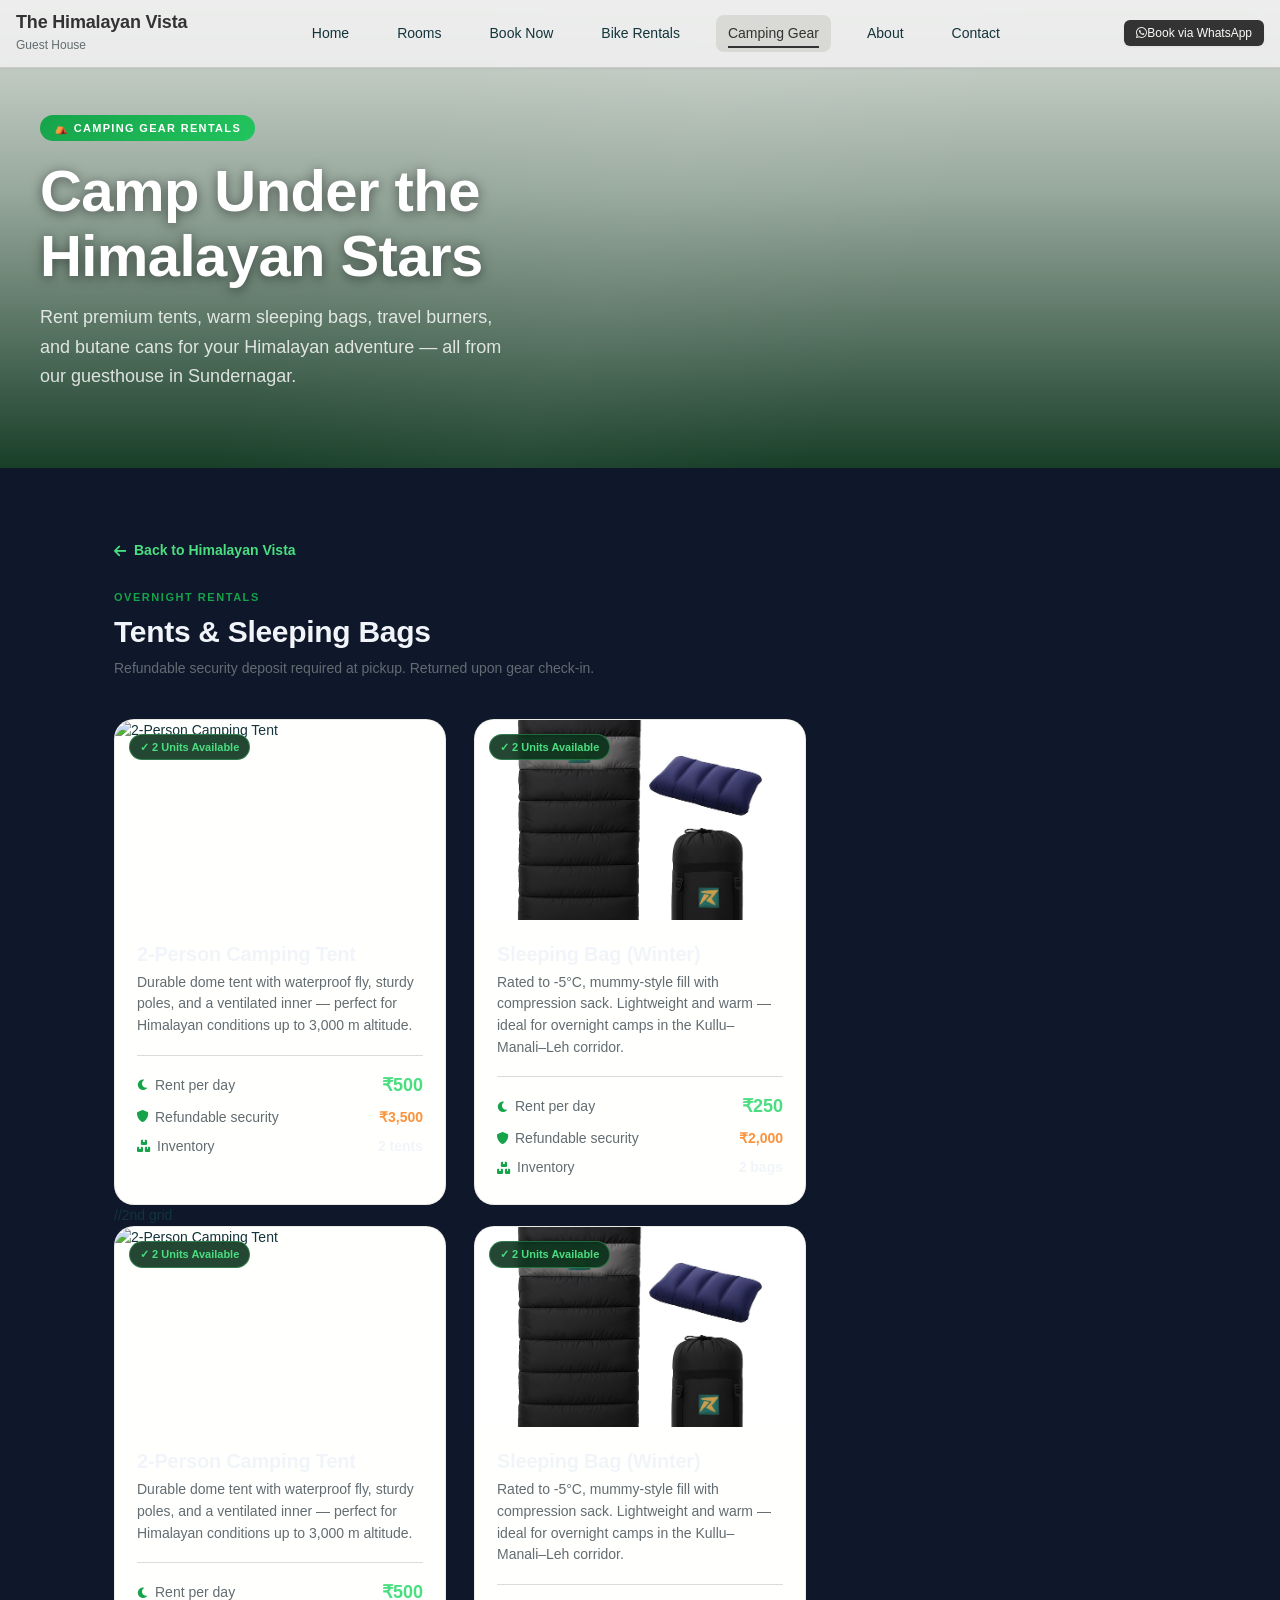
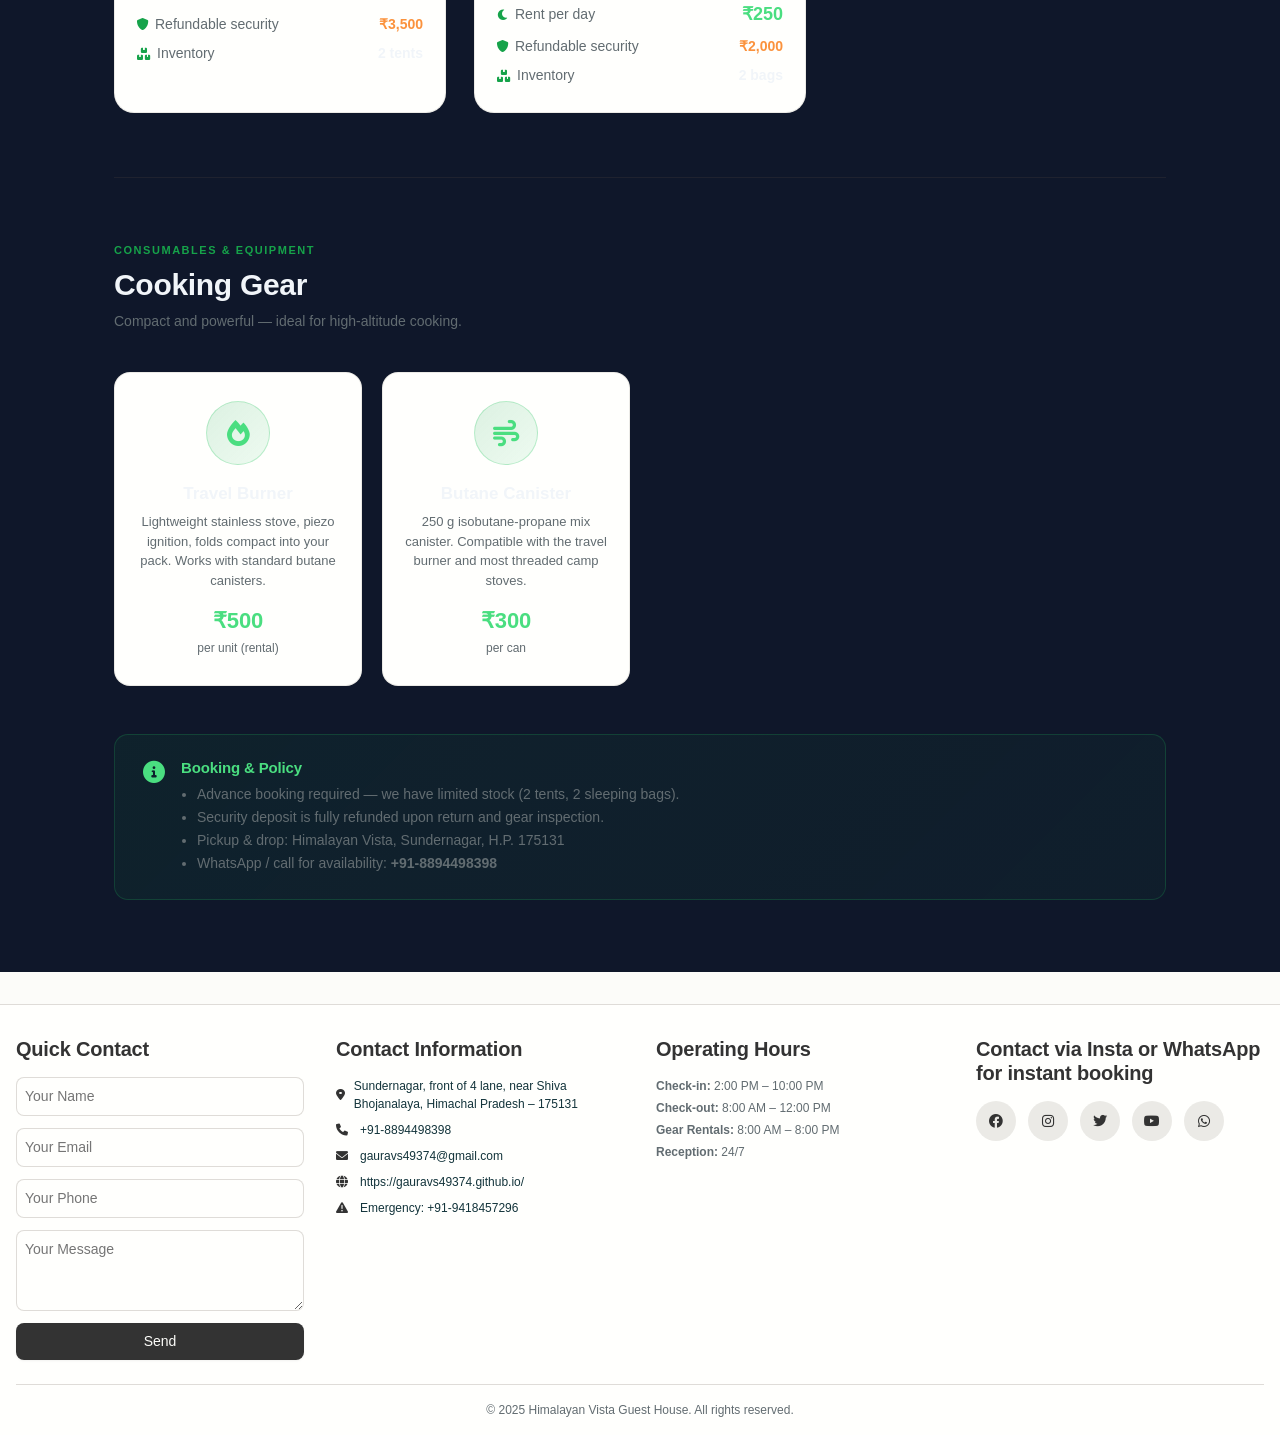
==== commit 1abae532: "Update camping.html" ====
--- a/camping.html
+++ b/camping.html
@@ -1,893 +1,659 @@
 <!DOCTYPE html>
 <html lang="en">
 <head>
-    <meta charset="UTF-8">
-    <meta name="viewport" content="width=device-width, initial-scale=1.0">
-    <title>Himalayan Vista Guest House </title>
-    <link rel="stylesheet" href="style.css">
-    <link href="https://cdnjs.cloudflare.com/ajax/libs/font-awesome/6.0.0/css/all.min.css" rel="stylesheet">
+  <meta charset="UTF-8">
+  <meta name="viewport" content="width=device-width, initial-scale=1.0">
+  <title>Camping Gear Rentals – Himalayan Vista</title>
+  <meta name="description" content="Rent camping tents, sleeping bags, travel burners and butane cans for your Himalayan adventure. Himalayan Vista Guest House, Sundernagar.">
+  <link rel="stylesheet" href="style.css">
+  <link href="https://cdnjs.cloudflare.com/ajax/libs/font-awesome/6.0.0/css/all.min.css" rel="stylesheet">
+  <style>
+    /* ── Page-level camping styles ─────────────────────── */
+    :root {
+      --camp-green:  #16a34a;
+      --camp-glow:   rgba(34, 197, 94, 0.35);
+      --camp-dark:   #052e16;
+    }
+
+    /* Hero banner */
+    .camp-hero {
+      position: relative;
+      min-height: 52vh;
+      display: flex;
+      align-items: flex-end;
+      background:
+        linear-gradient(to top,
+          rgba(5, 46, 22, 0.92) 0%,
+          rgba(5, 46, 22, 0.40) 60%,
+          rgba(5, 46, 22, 0.15) 100%),
+        url("https://images.unsplash.com/photo-1504280390367-361c6d9f38f4?w=1400&auto=format&fit=crop")
+        center/cover no-repeat;
+      padding: 60px 40px;
+      overflow: hidden;
+    }
+
+    .camp-hero::before {
+      content: '';
+      position: absolute;
+      inset: 0;
+      background: linear-gradient(
+        120deg,
+        transparent 30%,
+        rgba(255,255,255,0.04) 50%,
+        transparent 70%
+      );
+      animation: shimmer-slide 4s ease-in-out infinite;
+      pointer-events: none;
+    }
+
+    .camp-hero-inner {
+      position: relative;
+      z-index: 1;
+      max-width: 700px;
+    }
+
+    .camp-hero-eyebrow {
+      display: inline-block;
+      background: linear-gradient(135deg, #16a34a, #22c55e);
+      color: #fff;
+      font-size: 11px;
+      font-weight: 700;
+      letter-spacing: 0.12em;
+      text-transform: uppercase;
+      padding: 5px 14px;
+      border-radius: 999px;
+      margin-bottom: 18px;
+    }
+
+    .camp-hero h1 {
+      font-size: clamp(32px, 5vw, 58px);
+      font-weight: 900;
+      color: #fff;
+      line-height: 1.12;
+      margin: 0 0 14px;
+      text-shadow: 0 2px 12px rgba(0,0,0,0.5);
+    }
+
+    .camp-hero p {
+      font-size: 18px;
+      color: rgba(255,255,255,0.82);
+      max-width: 480px;
+      line-height: 1.65;
+    }
+
+    /* Main content */
+    .camp-main {
+      background: var(--color-bg-primary, #0f172a);
+      padding: 72px 0;
+    }
+
+    .camp-container {
+      max-width: 1100px;
+      margin: 0 auto;
+      padding: 0 24px;
+    }
+
+    /* Section heading */
+    .camp-section-label {
+      font-size: 11px;
+      font-weight: 700;
+      letter-spacing: 0.14em;
+      text-transform: uppercase;
+      color: var(--camp-green);
+      margin-bottom: 8px;
+    }
+
+    .camp-section-title {
+      font-size: 30px;
+      font-weight: 800;
+      color: var(--color-text-primary, #f1f5f9);
+      margin: 0 0 8px;
+    }
+
+    .camp-section-sub {
+      color: var(--color-text-secondary, #94a3b8);
+      margin: 0 0 40px;
+    }
+
+    /* Divider */
+    .camp-divider {
+      border: none;
+      border-top: 1px solid var(--color-border, rgba(255,255,255,0.08));
+      margin: 64px 0;
+    }
+
+    /* Gear Cards Grid */
+    .gear-grid {
+      display: grid;
+      grid-template-columns: repeat(auto-fill, minmax(300px, 1fr));
+      gap: 28px;
+    }
+
+    .gear-card {
+      background: var(--color-surface, #1e293b);
+      border: 1px solid var(--color-card-border, rgba(255,255,255,0.06));
+      border-radius: 20px;
+      overflow: hidden;
+      transition: transform 0.35s cubic-bezier(.34,1.56,.64,1),
+                  box-shadow 0.35s ease,
+                  border-color 0.3s ease;
+    }
+
+    .gear-card:hover {
+      transform: translateY(-8px);
+      box-shadow: 0 20px 45px rgba(0,0,0,0.4), 0 0 0 1px rgba(34,197,94,0.2);
+      border-color: rgba(34, 197, 94, 0.3);
+    }
+
+    .gear-card-img {
+      width: 100%;
+      height: 200px;
+      object-fit: cover;
+      display: block;
+      transition: transform 0.5s ease;
+    }
+
+    .gear-card:hover .gear-card-img {
+      transform: scale(1.05);
+    }
+
+    .gear-card-img-wrap {
+      overflow: hidden;
+      position: relative;
+    }
+
+    .gear-card-available {
+      position: absolute;
+      top: 14px;
+      left: 14px;
+      background: rgba(5, 46, 22, 0.88);
+      color: #4ade80;
+      font-size: 11px;
+      font-weight: 700;
+      padding: 4px 10px;
+      border-radius: 999px;
+      border: 1px solid rgba(74, 222, 128, 0.35);
+      backdrop-filter: blur(4px);
+    }
+
+    .gear-card-body {
+      padding: 22px 22px 26px;
+    }
+
+    .gear-card-name {
+      font-size: 20px;
+      font-weight: 800;
+      color: var(--color-text-primary, #f1f5f9);
+      margin: 0 0 6px;
+    }
+
+    .gear-card-desc {
+      font-size: 14px;
+      color: var(--color-text-secondary, #94a3b8);
+      line-height: 1.55;
+      margin: 0 0 18px;
+    }
+
+    /* Pricing table */
+    .gear-price-rows {
+      border-top: 1px solid var(--color-border, rgba(255,255,255,0.06));
+      padding-top: 16px;
+      display: flex;
+      flex-direction: column;
+      gap: 8px;
+    }
+
+    .gear-price-row {
+      display: flex;
+      justify-content: space-between;
+      align-items: center;
+      font-size: 14px;
+    }
+
+    .gear-price-label {
+      color: var(--color-text-secondary, #94a3b8);
+      display: flex;
+      align-items: center;
+      gap: 6px;
+    }
+
+    .gear-price-label i {
+      font-size: 12px;
+      color: var(--camp-green);
+    }
+
+    .gear-price-value {
+      font-weight: 700;
+      color: var(--color-text-primary, #f1f5f9);
+    }
+
+    .gear-price-value.price-green {
+      color: #4ade80;
+      font-size: 18px;
+    }
+
+    .gear-price-value.price-security {
+      color: #fb923c;
+    }
+
+    /* Consumables section */
+    .consumable-grid {
+      display: grid;
+      grid-template-columns: repeat(auto-fill, minmax(220px, 1fr));
+      gap: 20px;
+    }
+
+    .consumable-card {
+      background: var(--color-surface, #1e293b);
+      border: 1px solid var(--color-card-border, rgba(255,255,255,0.06));
+      border-radius: 16px;
+      padding: 28px 22px;
+      text-align: center;
+      transition: transform 0.3s ease, box-shadow 0.3s ease, border-color 0.3s ease;
+      cursor: pointer;
+    }
+
+    .consumable-card:hover {
+      transform: translateY(-6px);
+      box-shadow: 0 16px 36px rgba(0,0,0,0.35);
+      border-color: rgba(34, 197, 94, 0.3);
+    }
+
+    .consumable-icon {
+      width: 64px;
+      height: 64px;
+      border-radius: 50%;
+      background: linear-gradient(135deg, rgba(22, 163, 74, 0.15), rgba(34, 197, 94, 0.08));
+      border: 1px solid rgba(34, 197, 94, 0.25);
+      display: flex;
+      align-items: center;
+      justify-content: center;
+      margin: 0 auto 16px;
+      transition: transform 0.3s ease;
+    }
+
+    .consumable-card:hover .consumable-icon {
+      transform: rotate(8deg) scale(1.1);
+    }
+
+    .consumable-icon i {
+      font-size: 26px;
+      color: #4ade80;
+    }
+
+    .consumable-name {
+      font-size: 17px;
+      font-weight: 700;
+      color: var(--color-text-primary, #f1f5f9);
+      margin-bottom: 6px;
+    }
+
+    .consumable-desc {
+      font-size: 13px;
+      color: var(--color-text-secondary, #94a3b8);
+      margin-bottom: 14px;
+      line-height: 1.5;
+    }
+
+    .consumable-price {
+      font-size: 22px;
+      font-weight: 900;
+      color: #4ade80;
+    }
+
+    .consumable-unit {
+      font-size: 12px;
+      color: var(--color-text-secondary, #94a3b8);
+      margin-top: 2px;
+    }
+
+    /* Note box */
+    .camp-note {
+      background: linear-gradient(135deg,
+        rgba(22, 163, 74, 0.08),
+        rgba(34, 197, 94, 0.04));
+      border: 1px solid rgba(34, 197, 94, 0.2);
+      border-radius: 14px;
+      padding: 24px 28px;
+      margin-top: 48px;
+      display: flex;
+      gap: 16px;
+      align-items: flex-start;
+    }
+
+    .camp-note-icon {
+      font-size: 22px;
+      color: #4ade80;
+      margin-top: 2px;
+      flex-shrink: 0;
+    }
+
+    .camp-note-text h4 {
+      color: #4ade80;
+      margin: 0 0 6px;
+      font-size: 15px;
+      font-weight: 700;
+    }
+
+    .camp-note-text p, .camp-note-text ul {
+      color: var(--color-text-secondary, #94a3b8);
+      font-size: 14px;
+      line-height: 1.65;
+      margin: 0;
+      padding-left: 16px;
+    }
+
+    /* Back link */
+    .camp-back-link {
+      display: inline-flex;
+      align-items: center;
+      gap: 8px;
+      color: #4ade80;
+      text-decoration: none;
+      font-size: 14px;
+      font-weight: 600;
+      margin-bottom: 28px;
+      transition: gap 0.2s ease;
+    }
+
+    .camp-back-link:hover { gap: 12px; }
+
+    @media (max-width: 640px) {
+      .gear-grid, .consumable-grid { grid-template-columns: 1fr; }
+      .camp-hero { padding: 40px 20px; }
+    }
+  </style>
 </head>
 <body>
-    <!-- Navigation -->
-    <nav class="navbar">
-        <div class="nav-container">
-            <div class="nav-logo">
-                <h2>The Himalayan Vista</h2>
-                <span class="tagline">Guest House</span>
+
+  <!-- ── Navigation (same as main site) ─────────────────── -->
+  <nav class="navbar">
+    <div class="nav-container">
+      <div class="nav-logo">
+        <h2>The Himalayan Vista</h2>
+        <span class="tagline">Guest House</span>
+      </div>
+      <div class="nav-menu" id="nav-menu">
+        <a href="index.html" class="nav-link">Home</a>
+        <a href="index.html#rooms" class="nav-link">Rooms</a>
+        <a href="index.html#book-now" class="nav-link">Book Now</a>
+        <a href="index.html#bike-rentals" class="nav-link">Bike Rentals</a>
+        <a href="camping.html" class="nav-link active">Camping Gear</a>
+        <a href="index.html#about" class="nav-link">About</a>
+        <a href="index.html#contact" class="nav-link">Contact</a>
+      </div>
+      <div class="nav-auth">
+        <a href="https://wa.me/918894498398" target="_blank" class="btn btn--primary btn--sm">
+          <i class="fab fa-whatsapp"></i> Book via WhatsApp
+        </a>
+      </div>
+      <div class="nav-toggle" id="nav-toggle">
+        <span></span><span></span><span></span>
+      </div>
+    </div>
+  </nav>
+
+  <!-- ── Hero ────────────────────────────────────────────── -->
+  <section class="camp-hero">
+    <div class="camp-hero-inner">
+      <span class="camp-hero-eyebrow">⛺ Camping Gear Rentals</span>
+      <h1>Camp Under the<br>Himalayan Stars</h1>
+      <p>Rent premium tents, warm sleeping bags, travel burners, and butane cans for your Himalayan adventure — all from our guesthouse in Sundernagar.</p>
+    </div>
+  </section>
+
+  <!-- ── Main Content ─────────────────────────────────────── -->
+  <main class="camp-main">
+    <div class="camp-container">
+
+      <a href="index.html" class="camp-back-link">
+        <i class="fas fa-arrow-left"></i> Back to Himalayan Vista
+      </a>
+
+      <!-- TENTS & SLEEPING BAGS -->
+      <p class="camp-section-label">Overnight Rentals</p>
+      <h2 class="camp-section-title">Tents &amp; Sleeping Bags</h2>
+      <p class="camp-section-sub">Refundable security deposit required at pickup. Returned upon gear check-in.</p>
+
+      <div class="gear-grid">
+
+        <!-- Tent -->
+        <div class="gear-card">
+          <div class="gear-card-img-wrap">
+            <img
+              class="gear-card-img"
+              src="https://images.unsplash.com/photo-1487730116645-74489c95b41b?w=700&auto=format&fit=crop"
+              alt="2-Person Camping Tent">
+            <span class="gear-card-available">✓ 2 Units Available</span>
+          </div>
+          <div class="gear-card-body">
+            <h3 class="gear-card-name">2-Person Camping Tent</h3>
+            <p class="gear-card-desc">Durable dome tent with waterproof fly, sturdy poles, and a ventilated inner — perfect for Himalayan conditions up to 3,000 m altitude.</p>
+            <div class="gear-price-rows">
+              <div class="gear-price-row">
+                <span class="gear-price-label"><i class="fas fa-moon"></i> Rent per day</span>
+                <span class="gear-price-value price-green">₹500</span>
+              </div>
+              <div class="gear-price-row">
+                <span class="gear-price-label"><i class="fas fa-shield-alt"></i> Refundable security</span>
+                <span class="gear-price-value price-security">₹3,500</span>
+              </div>
+              <div class="gear-price-row">
+                <span class="gear-price-label"><i class="fas fa-boxes"></i> Inventory</span>
+                <span class="gear-price-value">2 tents</span>
+              </div>
             </div>
-            <div class="nav-menu" id="nav-menu">
-                <a href="#home" class="nav-link active" data-page="home">Home</a>
-                <a href="#rooms" class="nav-link" data-page="rooms">Rooms</a>
-                <a href="#book-now" class="nav-link" data-page="book-now">Book Now</a>
-                <a href="#bike-rentals" class="nav-link" data-page="bike-rentals">Bike Rentals</a>
-                <a href="#about" class="nav-link" data-page="about">About</a>
-                <a href="#contact" class="nav-link" data-page="contact">Contact</a>
-                <a href="#admin" class="nav-link admin-link" data-page="admin" style="display: none;">Admin</a>
+          </div>
+        </div>
+
+        <!-- Sleeping Bag -->
+        <div class="gear-card">
+          <div class="gear-card-img-wrap">
+            <img
+              class="gear-card-img"
+src="photos/sleepingbag1.jpg"              alt="Sleeping Bag">
+            <span class="gear-card-available">✓ 2 Units Available</span>
+          </div>
+          <div class="gear-card-body">
+            <h3 class="gear-card-name">Sleeping Bag (Winter)</h3>
+            <p class="gear-card-desc">Rated to -5°C, mummy-style fill with compression sack. Lightweight and warm — ideal for overnight camps in the Kullu–Manali–Leh corridor.</p>
+            <div class="gear-price-rows">
+              <div class="gear-price-row">
+                <span class="gear-price-label"><i class="fas fa-moon"></i> Rent per day</span>
+                <span class="gear-price-value price-green">₹250</span>
+              </div>
+              <div class="gear-price-row">
+                <span class="gear-price-label"><i class="fas fa-shield-alt"></i> Refundable security</span>
+                <span class="gear-price-value price-security">₹2,000</span>
+              </div>
+              <div class="gear-price-row">
+                <span class="gear-price-label"><i class="fas fa-boxes"></i> Inventory</span>
+                <span class="gear-price-value">2 bags</span>
+              </div>
             </div>
-            <div class="nav-auth">
-                <button class="btn btn--outline btn--sm" id="login-btn">Login</button>
-                <button class="btn btn--primary btn--sm" id="register-btn">Register</button>
-                <div class="user-menu" id="user-menu" style="display: none;">
-                    <span id="username-display"></span>
-                    <button class="btn btn--outline btn--sm" id="logout-btn">Logout</button>
-                </div>
+          </div>
+        </div>
+
+      </div><!-- /gear-grid -->
+
+      //2nd grid
+
+      <div class="gear-grid">
+
+        <!-- Tent -->
+        <div class="gear-card">
+          <div class="gear-card-img-wrap">
+            <img
+              class="gear-card-img"
+              src="https://images.unsplash.com/photo-1487730116645-74489c95b41b?w=700&auto=format&fit=crop"
+              alt="2-Person Camping Tent">
+            <span class="gear-card-available">✓ 2 Units Available</span>
+          </div>
+          <div class="gear-card-body">
+            <h3 class="gear-card-name">2-Person Camping Tent</h3>
+            <p class="gear-card-desc">Durable dome tent with waterproof fly, sturdy poles, and a ventilated inner — perfect for Himalayan conditions up to 3,000 m altitude.</p>
+            <div class="gear-price-rows">
+              <div class="gear-price-row">
+                <span class="gear-price-label"><i class="fas fa-moon"></i> Rent per day</span>
+                <span class="gear-price-value price-green">₹500</span>
+              </div>
+              <div class="gear-price-row">
+                <span class="gear-price-label"><i class="fas fa-shield-alt"></i> Refundable security</span>
+                <span class="gear-price-value price-security">₹3,500</span>
+              </div>
+              <div class="gear-price-row">
+                <span class="gear-price-label"><i class="fas fa-boxes"></i> Inventory</span>
+                <span class="gear-price-value">2 tents</span>
+              </div>
             </div>
-            <div class="nav-toggle" id="nav-toggle">
-                <span></span>
-                <span></span>
-                <span></span>
+          </div>
+        </div>
+
+        <!-- Sleeping Bag -->
+        <div class="gear-card">
+          <div class="gear-card-img-wrap">
+            <img
+              class="gear-card-img"
+src="photos/sleepingbag1.jpg"              alt="Sleeping Bag">
+            <span class="gear-card-available">✓ 2 Units Available</span>
+          </div>
+          <div class="gear-card-body">
+            <h3 class="gear-card-name">Sleeping Bag (Winter)</h3>
+            <p class="gear-card-desc">Rated to -5°C, mummy-style fill with compression sack. Lightweight and warm — ideal for overnight camps in the Kullu–Manali–Leh corridor.</p>
+            <div class="gear-price-rows">
+              <div class="gear-price-row">
+                <span class="gear-price-label"><i class="fas fa-moon"></i> Rent per day</span>
+                <span class="gear-price-value price-green">₹250</span>
+              </div>
+              <div class="gear-price-row">
+                <span class="gear-price-label"><i class="fas fa-shield-alt"></i> Refundable security</span>
+                <span class="gear-price-value price-security">₹2,000</span>
+              </div>
+              <div class="gear-price-row">
+                <span class="gear-price-label"><i class="fas fa-boxes"></i> Inventory</span>
+                <span class="gear-price-value">2 bags</span>
+              </div>
             </div>
-        </div>
-    </nav>
-
-    <!-- Main Content Container -->
-    <main class="main-content">
-        
-        <!-- Home Page -->
-        <div class="page active" id="home">
-            <!-- Hero Section -->
-         
-
-
-   <!-- Split Hero: Rooms + Bikes + Camping -->
-    <section class="hero hero-split hero-split--three" id="home-hero">
-      <!-- Left: Rooms -->
-      <a href="#rooms" class="hero-panel hero-panel--rooms" data-page="rooms" aria-label="Click to view rooms">
-        <div class="hero-overlay"></div>
-        <div class="hero-content hero-content--split">
-          <span class="hero-kicker">Stay at Himalayan Vista</span>
-          <h1>Cozy Rooms</h1>
-          <p>Lake-view rooms with modern amenities</p>
-          <span class="hero-btn" data-page="rooms">Explore rooms</span>
-        </div>
-      </a>
-
-      <!-- Centre: Bike Rentals – flashy gradient -->
-      <a href="#bike-rentals" class="hero-panel hero-panel--bikes hero-panel--bikes-flash" data-page="bike-rentals" aria-label="Rent a bike for your Himalayan ride">
-        <div class="hero-overlay hero-overlay--bikes"></div>
-        <div class="hero-badge-hot">🔥 Hot Deal</div>
-        <div class="hero-content hero-content--split hero-content--bikes">
-          <span class="hero-kicker hero-kicker--flash">Ride the Himalayas</span>
-          <h2 class="hero-bikes-heading">Rent a Bike</h2>
-          <p>Hourly &bull; Day &bull; Weekly rentals</p>
-          <span class="hero-btn hero-btn--bikes-flash" data-page="bike-rentals">View Bikes &#8594;</span>
-        </div>
-      </a>
-
-      <!-- Right: Camping & Gear -->
-      <a href="camping.html" target="_blank" class="hero-panel hero-panel--camping" aria-label="Rent camping gear for your Himalayan adventure">
-        <div class="hero-overlay"></div>
-        <div class="hero-content hero-content--split">
-          <span class="hero-kicker">Camp the Himalayas</span>
-          <h2>Camping Gear</h2>
-          <p>Tents &bull; Sleeping Bags &bull; Burners</p>
-          <span class="hero-btn hero-btn--camping">Rent Gear ⛺</span>
-        </div>
-      </a>
-    </section>
-
-
-            <!-- Features Section -->
-            <section class="features">
-                <div class="container">
-                    <h2>Why Choose Himalayan Vista</h2>
-                    <div class="features-grid">
-                        <div class="feature-card">
-                            <div class="feature-icon" style="background-color: var(--color-bg-1);">
-                                <i class="fa-solid fa-guitar"></i>
-                            </div>
-                            <h3>Live music</h3>
-                            <p> Performers alwasys welcomed </p>
-                        </div>
-                        <div class="feature-card">
-                            <div class="feature-icon" style="background-color: var(--color-bg-2);">
-                                <i class="fas fa-motorcycle"></i>
-                            </div>
-                            <h3>Bike Rentals</h3>
-                            <p>Explore the mountains with our premium bike rental service</p>
-                        </div>
-                        <div class="feature-card">
-                            <div class="feature-icon" style="background-color: var(--color-bg-3);">
-                                <i class="fas fa-bed"></i>
-                            </div>
-                            <h3>Comfortable Rooms</h3>
-                            <p>Cozy accommodations with modern amenities and traditional charm</p>
-                        </div>
-                        <div class="feature-card">
-                            <div class="feature-icon" style="background-color: var(--color-bg-4);">
-                                <i class="fas fa-utensils"></i>
-                            </div>
-                            <h3>Local Cuisine</h3>
-                            <p>Authentic Himalayan dishes and international favorites</p>
-                        </div>
-                    </div>
-                </div>
-            </section>
-
-            <!-- Dual Teaser: Bikes + Camping Gear -->
-            <section class="dual-teaser">
-                <!-- Bike Rental Teaser -->
-                <div class="teaser-half teaser-half--bikes">
-                    <div class="teaser-half-inner">
-                        <div class="teaser-half-badge">🏍️ Bike Rentals</div>
-                        <h2>Explore on Two Wheels</h2>
-                        <p>From Royal Enfield adventures to comfortable scooters — we have the perfect ride for your mountain journey.</p>
-                        <button class="btn btn--teaser-bikes" data-page="bike-rentals">View All Bikes &rarr;</button>
-                        <div class="teaser-bikes">
-                            <div class="teaser-bike">
-                                <img src="photos/1.png" alt="Royal Enfield Hunter 350">
-                                <span>Hunter 350</span>
-                            </div>
-                            <div class="teaser-bike">
-                                <img src="photos/classic350.png" alt="Royal Enfield Classic 350">
-                                <span>Classic 350</span>
-                            </div>
-                            <div class="teaser-bike">
-                                <img src="photos/activa.png" alt="Honda Activa">
-                                <span>Activa 6G</span>
-                            </div>
-                        </div>
-                    </div>
-                </div>
-
-                <!-- Camping Gear Teaser -->
-                <div class="teaser-half teaser-half--camping">
-                    <div class="teaser-half-inner">
-                        <div class="teaser-half-badge teaser-half-badge--camping">⛺ Camping Gear</div>
-                        <h2>Camp Under the Stars</h2>
-                        <p>Premium tents, sleeping bags, travel burners &amp; butane cans — everything you need for your Himalayan camping adventure.</p>
-                        <a href="camping.html" target="_blank" class="btn btn--teaser-camping">View Camping Gear &rarr;</a>
-                        <div class="teaser-gear-grid">
-                            <div class="teaser-gear-item">
-                                <i class="fas fa-campground"></i>
-                                <span>2-Person Tent</span>
-                                <strong>₹500/day</strong>
-                            </div>
-                            <div class="teaser-gear-item">
-                                <i class="fas fa-moon"></i>
-                                <span>Sleeping Bag</span>
-                                <strong>₹250/day</strong>
-                            </div>
-                            <div class="teaser-gear-item">
-                                <i class="fas fa-fire"></i>
-                                <span>Travel Burner</span>
-                                <strong>₹500</strong>
-                            </div>
-                            <div class="teaser-gear-item">
-                                <i class="fas fa-wind"></i>
-                                <span>Butane Can</span>
-                                <strong>₹300</strong>
-                            </div>
-                        </div>
-                    </div>
-                </div>
-            </section>
-
-        </div>
-
-
-        <!-- Rooms Page -->
-        <div class="page" id="rooms">
-            <div class="container">
-                <div class="page-header">
-                    <h1>Available rooms now!</h1>
-                    <p>Comfortable accommodations with stunning mountain views </p>
-                                        <p>Heat blower available for  rs 300  </p>
-
-                </div>
-                <div class="rooms-grid">
-                    <div class="room-card">
-                      <div class="room-image">
-  <img src="photos/room1.jpeg" alt="">
-</div>
-                        <div class="room-content">
-                            <h3>AC Room </h3>
-                            <p class="room-description">Spacious room with Himalayan views</p>
-                            <div class="room-amenities">
-                                <span><i class="fa-solid fa-shirt"></i> Washing machine</span>
-                                <span><i class="fas fa-tv"></i> TV</span>
-                                <span><i class="fas fa-snowflake"></i> AC</span>
-                                <span><i class="fa-solid fa-utensils"></i> Blinkit / Zomato </span>
-                                <span><i class="fas fa-shower"></i> Hot Water</span>
-                                <span><i class="fa-solid fa-temperature-arrow-up"></i>Heater @ 150/day</span>
-                            </div>
-                            <div class="room-price">
-  <span style="text-decoration: line-through; color: gray;">₹1800</span>
-  ₹1500/night @ 300 off
-</div>
-                            <button class="btn btn--primary btn--full-width book-room-btn" data-room="Deluxe Mountain View" data-price="3500">Book Now</button>
-                        </div>
-                    </div>
-                    <div class="room-card">
-                        <div class="room-image">
-                            <img src="photos/room2.png" alt="Standard Valley View">
-                            
-                        </div>
-                        <div class="room-content">
-                            <h3>AC Room 2</h3>
-                            <p class="room-description">Comfortable room with valley views, queen bed, and modern amenities</p>
-                            <div class="room-amenities">
-                                   <span><i class="fa-solid fa-shirt"></i> Washing machine</span>
-                                <span><i class="fas fa-tv"></i> TV</span>
-                                <span><i class="fa-solid fa-utensils"></i> Blinkit / Zomato </span>
-                                <span><i class="fas fa-shower"></i> Hot Water</span>
-                                <span><i class="fa-solid fa-temperature-arrow-up"></i>Heater @ 150/day</span>
-                            </div>
-                                                       <div class="room-price">
-  <span style="text-decoration: line-through; color: gray;">₹1800</span>
-  ₹1500/night @ 300 off
-</div>
-                            <button class="btn btn--primary btn--full-width book-room-btn" data-room="Standard Valley View" data-price="2500">Book Now</button>
-                        </div>
-                    </div>
-                    <div class="room-card">
-                        <div class="room-image">
-                            <img src="photos/3bhk.jpeg" alt="Budget Twin Bed">
-                        </div>
-                        <div class="room-content">
-                            <h3>2 BHK for your travel buddies</h3>
-                            <p class="room-description">Cozy rooms with kitchen and hall, perfect for budget travelers and friends</p>
-                            <div class="room-amenities">
-                                 <span><i class="fas fa-snowflake"></i> AC in 1 room</span>
-                                  <span><i class="fa-solid fa-shirt"></i> Washing machine</span>
-                                <span><i class="fas fa-tv"></i> TV</span>
-                                <span><i class="fa-solid fa-utensils"></i> Blinkit / Zomato </span>
-                                <span><i class="fas fa-shower"></i> Hot Water</span>
-                                <span><i class="fa-solid fa-temperature-arrow-up"></i>Heater @ 150/day</span>
-                            </div>
-                                                        <div class="room-price">
-  <span style="text-decoration: line-through; color: gray;">₹3100</span>
-  ₹2800/night @ 300 off
-</div>
-                            <button class="btn btn--primary btn--full-width book-room-btn" data-room="Budget Twin Bed" data-price="1800">Book Now</button>
-                        </div>
-                    </div>
-                </div>
-            </div>
-        </div>
-
-        <!-- Book Now Page -->
-        <div class="page" id="book-now">
-            <div class="container">
-                <div class="page-header">
-                    <h1>Book Your Stay</h1>
-                    <p>Reserve your perfect mountain getaway</p>
-                </div>
-                <div class="booking-container">
-                    <form class="booking-form" id="room-booking-form">
-                        <div class="form-section">
-                            <h3>Room Selection</h3>
-                            <div class="form-group">
-                                <label class="form-label">Room Type</label>
-                                <select class="form-control" id="room-type" required>
-                                    <option value="">Select Room Type</option>
-                                    <option value="Deluxe Mountain View" data-price="1500">AC Room </option>
-                                    <option value="Standard Valley View" data-price="1400"> AC Room</option>
-                                    <option value="Budget Twin Bed" data-price="2800">3 BHK for you travel buddies</option>
-                                </select>
-                            </div>
-                            <div class="form-row">
-                                <div class="form-group">
-                                    <label class="form-label">Check-in Date</label>
-                                    <input type="date" class="form-control" id="checkin-date" required>
-                                </div>
-                                <div class="form-group">
-                                    <label class="form-label">Check-out Date</label>
-                                    <input type="date" class="form-control" id="checkout-date" required>
-                                </div>
-                            </div>
-                            <div class="form-row">
-                                <div class="form-group">
-                                    <label class="form-label">Adults</label>
-                                    <select class="form-control" id="adults" required>
-                                        <option value="1">1 Adult</option>
-                                        <option value="2">2 Adults</option>
-                                        <option value="3">3 Adults</option>
-                                        <option value="4">4 Adults</option>
-                                    </select>
-                                </div>
-                                <div class="form-group">
-                                    <label class="form-label">Children</label>
-                                    <select class="form-control" id="children">
-                                        <option value="0">No Children</option>
-                                        <option value="1">1 Child</option>
-                                        <option value="2">2 Children</option>
-                                        <option value="3">3 Children</option>
-                                    </select>
-                                </div>
-                            </div>
-                        </div>
-                        
-                        <div class="form-section">
-                            <h3>Guest Information</h3>
-                            <div class="form-row">
-                                <div class="form-group">
-                                    <label class="form-label">First Name</label>
-                                    <input type="text" class="form-control" id="first-name" required>
-                                </div>
-                                <div class="form-group">
-                                    <label class="form-label">Last Name</label>
-                                    <input type="text" class="form-control" id="last-name" required>
-                                </div>
-                            </div>
-                            <div class="form-row">
-                                <div class="form-group">
-                                    <label class="form-label">Email</label>
-                                    <input type="email" class="form-control" id="guest-email" required>
-                                </div>
-                                <div class="form-group">
-                                    <label class="form-label">Phone</label>
-                                    <input type="tel" class="form-control" id="guest-phone" required>
-                                </div>
-                            </div>
-                        </div>
-
-                        <div class="booking-summary">
-                            <h3>Booking Summary</h3>
-                            <div class="summary-row">
-                                <span>Room:</span>
-                                <span id="summary-room">-</span>
-                            </div>
-                            <div class="summary-row">
-                                <span>Dates:</span>
-                                <span id="summary-dates">-</span>
-                            </div>
-                            <div class="summary-row">
-                                <span>Guests:</span>
-                                <span id="summary-guests">-</span>
-                            </div>
-                            <div class="summary-row">
-                                <span>Nights:</span>
-                                <span id="summary-nights">-</span>
-                            </div>
-                            <div class="summary-row total">
-                                <span>Total:</span>
-                                <span id="summary-total">₹0</span>
-                            </div>
-                        </div>
-
-                        <button type="submit" class="btn btn--primary btn--lg btn--full-width">Complete Booking</button>
-                    </form>
-                </div>
-            </div>
-        </div>
-
-        <!-- Bike Rentals Page -->
-        <div class="page" id="bike-rentals">
-            <div class="container">
-                <div class="page-header">
-                    <h1>Bike Rentals Coming Soon </h1>
-                    <p>We are currently trying to source assets as soon as possible(please hang on for now )</p>
-                </div>
-
-                <!-- Bike Categories -->
-                <div class="bike-categories">
-                    <button class="category-btn active" data-category="all">All Bikes</button>
-                    <button class="category-btn" data-category="Adventure">Adventure</button>
-                    <button class="category-btn" data-category="Classic">Classic</button>
-                    <button class="category-btn" data-category="Sports">Sports</button>
-                    <button class="category-btn" data-category="Scooter">Scooter</button>
-                </div>
-
-                <!-- Bikes Grid -->
-                <div class="bikes-grid" id="bikes-grid"></div>
-
-                <!-- Popular Routes Section -->
-                <section class="popular-routes">
-                    <h2>Popular Routes</h2>
-                    <div class="routes-grid">
-                        <div class="route-card">
-                            <h3>Manali to Rohtang Pass</h3>
-                            <div class="route-info">
-                                <span><i class="fas fa-road"></i> 51 km</span>
-                                <span><i class="fas fa-clock"></i> 2-3 hours</span>
-                                <span class="difficulty moderate">Moderate</span>
-                            </div>
-                            <p>Scenic mountain route with snow-capped peaks and breathtaking views</p>
-                        </div>
-                        <div class="route-card">
-                            <h3>Manali to Kullu Valley</h3>
-                            <div class="route-info">
-                                <span><i class="fas fa-road"></i> 40 km</span>
-                                <span><i class="fas fa-clock"></i> 1.5 hours</span>
-                                <span class="difficulty easy">Easy</span>
-                            </div>
-                            <p>Beautiful valley ride through apple orchards and riverside paths</p>
-                        </div>
-                        <div class="route-card">
-                            <h3>Manali to Solang Valley</h3>
-                            <div class="route-info">
-                                <span><i class="fas fa-road"></i> 13 km</span>
-                                <span><i class="fas fa-clock"></i> 30 minutes</span>
-                                <span class="difficulty easy">Easy</span>
-                            </div>
-                            <p>Perfect for adventure sports and paragliding with mountain views</p>
-                        </div>
-                        <div class="route-card">
-                            <h3>Manali to Kasol</h3>
-                            <div class="route-info">
-                                <span><i class="fas fa-road"></i> 75 km</span>
-                                <span><i class="fas fa-clock"></i> 3 hours</span>
-                                <span class="difficulty moderate">Moderate</span>
-                            </div>
-                            <p>Scenic route through Parvati Valley, known for its natural beauty</p>
-                        </div>
-                    </div>
-                </section>
-
-                <!-- Bike Rental Terms -->
-                <section class="rental-terms">
-                    <h2>Rental Requirements & Terms</h2>
-                    <div class="terms-grid">
-                        <div class="terms-section">
-                            <h3>Requirements</h3>
-                            <ul>
-                                <li>Minimum age: 18 years</li>
-                                <li>Valid driving license mandatory</li>
-                                <li>Security deposit: ₹2,000 - ₹5,000 (refundable)</li>
-                            </ul>
-                        </div>
-                        <div class="terms-section">
-                            <h3>Included</h3>
-                            <ul>
-                                <li>Helmet (2 helmets for bikes)</li>
-                                <li>Basic toolkit</li>
-                                <li>Bike lock</li>
-                                <li>Road-side assistance contact</li>
-                                <li>Route guidance maps</li>
-                            </ul>
-                        </div>
-                        <div class="terms-section">
-                            <h3>Not Included</h3>
-                            <ul>
-                                <li>Fuel charges</li>
-                                <li>Toll charges</li>
-                                <li>Parking fees</li>
-                                <li>Insurance coverage</li>
-                                <li>Riding gear (except helmet)</li>
-                            </ul>
-                        </div>
-                    </div>
-                </section>
-            </div>
-        </div>
-
-        <!-- About Page -->
-        <div class="page" id="about">
-            <div class="container">
-                <div class="about-hero">
-                    <div class="about-content">
-                        <h1>About Himalayan Vista Guest House</h1>
-                        <p class="lead">
-                           The Himalayan Vista Homestay and Guest House offers cozy AC rooms with stunning mountain views, perfect for families, couples, and Chandigarh-Manali highway travelers. Located near Shiva Bhojnalaya on NH-154, Thathar, Sundernagar, Mandi (HP 175018), enjoy free parking, high-speed WiFi, fully equipped kitchen, washing machine, and delicious home-cooked meals. 
-
-Relax in clean, spacious rooms with modern amenities including hot water, TV, and balconies. Ideal for workations, night halts, or exploring Sundernagar Lake. Safe, peaceful, and budget-friendly – book your serene Himachal getaway today! Visit gauravs49374.github.io or call us.
-
-#ComfyHomestaySundernagar #AffordableStayMandi #HighwayHomestayNH154 #MountainViewRooms #NearShivaBhojnalaya #ChandigarhManaliStop #BudgetGuestHouseHP #FamilyStaySundernagar
-
-
-                            Nestled in the heart of the Himalayas! Sundernagar, our guest house offers an authentic mountain experience combined with modern comfort and warm hospitality.</p>
-                        <p>We aim to start a modern live music cafe where anyone can come and perform and enjoy the eve.</p>
-                    </div>
-                    <div class="about-image">
-                        <img src="photos/lake.png" alt="Himalayan Vista Guest House">
-                    </div>
-                </div>
-                
-                <div class="about-sections">
-                    <div class="about-section">
-                        <h2>Our Story</h2>
-                        <p>Founded in 2025, Himalayan Vista Guest House has been welcoming travelers from around the world to experience the beauty and tranquility of the Himalayas. We have started it as a family-run guest house</p>
-                        <p>Our passion for the mountains and commitment to sustainable tourism drives everything we do. We believe in providing authentic experiences while preserving the natural beauty that surrounds us.</p>
-                    </div>
-                    
-                    <div class="about-section">
-                        <h2>Our Services</h2>
-                        <div class="services-grid">
-                            <div class="service-item">
-                                <i class="fas fa-bed"></i>
-                                <h4>Comfortable Accommodation</h4>
-                                <p>Clean, cozy rooms with stunning mountain views</p>
-                            </div>
-                            <div class="service-item">
-                                <i class="fas fa-motorcycle"></i>
-                                <h4>Bike Rentals</h4>
-                                <p>Premium bikes for mountain exploration</p>
-                            </div>
-                            <div class="service-item">
-                                <i class="fas fa-utensils"></i>
-                                <h4>Local Cuisine</h4>
-                                <p>Authentic Himalayan and international dishes</p>
-                            </div>
-                            <div class="service-item">
-                                <i class="fas fa-hiking"></i>
-                                <h4>Tent rentals</h4>
-                                <p>Guided treks and adventure sports around bir billing and dharamshala</p>
-                            </div>
-                        </div>
-                    </div>
-                </div>
-            </div>
-        </div>
-
-        <!-- Contact Page -->
-        <div class="page" id="contact">
-            <div class="container">
-                <div class="page-header">
-                    <h1>Contact Us</h1>
-                    <p>Get in touch with us for bookings and inquiries</p>
-                </div>
-                
-                <div class="contact-content">
-                    <div class="contact-form-section">
-                        <form class="contact-form" id="contact-form">
-                            <div class="form-row">
-                                <div class="form-group">
-                                    <label class="form-label">Name</label>
-                                    <input type="text" class="form-control" required>
-                                </div>
-                                <div class="form-group">
-                                    <label class="form-label">Email</label>
-                                    <input type="email" class="form-control" required>
-                                </div>
-                            </div>
-                            <div class="form-group">
-                                <label class="form-label">Phone</label>
-                                <input type="tel" class="form-control">
-                            </div>
-                            <div class="form-group">
-                                <label class="form-label">Subject</label>
-                                <select class="form-control">
-                                    <option>General Inquiry</option>
-                                    <option>Room Booking</option>
-                                    <option>Bike Rental</option>
-                                    <option>Complaint</option>
-                                </select>
-                            </div>
-                            <div class="form-group">
-                                <label class="form-label">Message</label>
-                                <textarea class="form-control" rows="5" required></textarea>
-                            </div>
-                            <button type="submit" class="btn btn--primary btn--lg">Send Message</button>
-                        </form>
-                    </div>
-                    
-                    <div class="contact-info">
-                        <div class="contact-card">
-                            <h3>Get in Touch</h3>
-                            <div class="contact-item">
-                                <i class="fas fa-map-marker-alt"></i>
-                                <div>
-                                    <strong>Address</strong>
-                                    <p>Sundernagar , Front of 4 lane, near shiva bhojanalaya Himachal Pradesh, India - 175018</p>
-                                </div>
-                            </div>
-                            <div class="contact-item">
-                                <i class="fas fa-phone"></i>
-                                <div>
-                                    <strong>Phone</strong>
-                                    <p>+91-8894498398</p>
-                                </div>
-                            </div>
-                            <div class="contact-item">
-                                <i class="fas fa-envelope"></i>
-                                <div>
-                                    <strong>Email</strong>
-                                    <p>gauravs49374@gmail.com</p>
-                                </div>
-                            </div>
-                            <div class="contact-item">
-                                <i class="fas fa-clock"></i>
-                                <div>
-                                    <strong>Reception Hours</strong>
-                                    <p>24/7 Available</p>
-                                </div>
-                            </div>
-                        </div>
-                    </div>
-                </div>
-            </div>
-        </div>
-
-        <!-- Admin Page -->
-        <div class="page" id="admin">
-            <div class="container">
-                <div class="page-header">
-                    <h1>Admin Dashboard</h1>
-                    <p>Manage bookings and inventory</p>
-                </div>
-                
-                <div class="admin-tabs">
-                    <button class="tab-btn active" data-tab="room-bookings">Room Bookings</button>
-                    <button class="tab-btn" data-tab="bike-bookings">Bike Bookings</button>
-                    <button class="tab-btn" data-tab="bike-inventory">Bike Inventory</button>
-                </div>
-                
-                <div class="admin-content">
-                    <div class="tab-content active" id="room-bookings">
-                        <div class="bookings-table" id="room-bookings-table"></div>
-                    </div>
-                    <div class="tab-content" id="bike-bookings">
-                        <div class="bookings-table" id="bike-bookings-table"></div>
-                    </div>
-                    <div class="tab-content" id="bike-inventory">
-                        <div class="inventory-grid" id="bike-inventory-grid"></div>
-                    </div>
-                </div>
-            </div>
-        </div>
-    </main>
-
-    <!-- Contact Footer Section -->
-    <footer class="contact-footer">
-        <div class="container">
-            <div class="footer-content">
-                <div class="footer-section">
-                    <h3>Quick Contact</h3>
-                    <form class="quick-contact-form">
-                        <input type="text" placeholder="Your Name" class="form-control" required>
-                        <input type="email" placeholder="Your Email" class="form-control" required>
-                        <input type="tel" placeholder="Your Phone" class="form-control">
-                        <textarea placeholder="Your Message" class="form-control" rows="3" required></textarea>
-                        <button type="submit" class="btn btn--primary">Send</button>
-                    </form>
-                </div>
-                
-                <div class="footer-section">
-                    <h3>Contact Information</h3>
-                    <div class="contact-info-list">
-                        <p><i class="fas fa-map-marker-alt"></i> sundernagar, front of 4 lane , near shiva bhojanalaya Himachal Pradesh - 175131</p>
-                        <p><i class="fas fa-phone"></i> +91-8894498398</p>
-                        <p><i class="fas fa-envelope"></i> gauravs49374@gmail.com</p>
-                        <p><i class="fas fa-globe"></i>https://gauravs49374.github.io/ </p>
-                        <p><i class="fas fa-exclamation-triangle"></i> Emergency: +91-9418457296</p>
-                    </div>
-                </div>
-                
-                <div class="footer-section">
-                    <h3>Operating Hours</h3>
-                    <div class="operating-hours">
-                        <p><strong>Check-in:</strong> 2:00 PM - 10:00 PM</p>
-                        <p><strong>Check-out:</strong> 8:00 AM - 12:00 PM</p>
-                        <p><strong>Bike Rentals:</strong> 8:00 AM - 8:00 PM</p>
-                        <p><strong>Reception:</strong> 24/7</p>
-                    </div>
-                </div>
-                
-                <div class="footer-section">
-                    <h3>Contact over insta or whatsapp for instant booking and help</h3>
-                    <div class="social-links">
-                        <a href="https://facebook.com" target="_blank"><i class="fab fa-facebook"></i></a>
-                        <a href="https://instagram.com/gauravs49374" target="_blank"><i class="fab fa-instagram"></i></a>
-                        <a href="https://twitter.com/himalayan_vista" target="_blank"><i class="fab fa-twitter"></i></a>
-                        <a href="https://youtube.com/himalayan-vista" target="_blank"><i class="fab fa-youtube"></i></a>
-                        <a href="https://wa.me/918894498398" target="_blank"><i class="fab fa-whatsapp"></i></a>
-                    </div>
-                    <div class="location-map">
-                        <div class="map-placeholder">
-                            <i class="fas fa-map"></i>
-                            <p>Interactive Map Coming Soon</p>
-                        </div>
-                    </div>
-                </div>
-            </div>
-            
-            <div class="footer-bottom">
-                <p>&copy; 2025 Himalayan Vista Guest House. All rights reserved.</p>
-            </div>
-        </div>
-    </footer>
-
-    <!-- Modals -->
-    <!-- Login Modal -->
-    <div class="modal hidden" id="login-modal">
-        <div class="modal-content">
-            <div class="modal-header">
-                <h3>Login</h3>
-                <button class="modal-close">&times;</button>
-            </div>
-            <form class="modal-form" id="login-form">
-                <div class="form-group">
-                    <label class="form-label">Email</label>
-                    <input type="email" class="form-control" required>
-                </div>
-                <div class="form-group">
-                    <label class="form-label">Password</label>
-                    <input type="password" class="form-control" required>
-                </div>
-                <button type="submit" class="btn btn--primary btn--full-width">Login</button>
-            </form>
-        </div>
+          </div>
+        </div>
+
+      </div><!-- /gear-grid -->
+
+      <hr class="camp-divider">
+
+      <!-- CONSUMABLES -->
+      <p class="camp-section-label">Consumables &amp; Equipment</p>
+      <h2 class="camp-section-title">Cooking Gear</h2>
+      <p class="camp-section-sub">Compact and powerful — ideal for high-altitude cooking.</p>
+
+      <div class="consumable-grid">
+
+        <!-- Burner -->
+        <div class="consumable-card">
+          <div class="consumable-icon">
+            <i class="fas fa-fire"></i>
+          </div>
+          <div class="consumable-name">Travel Burner</div>
+          <p class="consumable-desc">Lightweight stainless stove, piezo ignition, folds compact into your pack. Works with standard butane canisters.</p>
+          <div class="consumable-price">₹500</div>
+          <div class="consumable-unit">per unit (rental)</div>
+        </div>
+
+        <!-- Butane Can -->
+        <div class="consumable-card">
+          <div class="consumable-icon">
+            <i class="fas fa-wind"></i>
+          </div>
+          <div class="consumable-name">Butane Canister</div>
+          <p class="consumable-desc">250 g isobutane-propane mix canister. Compatible with the travel burner and most threaded camp stoves.</p>
+          <div class="consumable-price">₹300</div>
+          <div class="consumable-unit">per can</div>
+        </div>
+
+      </div><!-- /consumable-grid -->
+
+      <!-- Info Note -->
+      <div class="camp-note">
+        <i class="fas fa-circle-info camp-note-icon"></i>
+        <div class="camp-note-text">
+          <h4>Booking &amp; Policy</h4>
+          <ul>
+            <li>Advance booking required — we have limited stock (2 tents, 2 sleeping bags).</li>
+            <li>Security deposit is fully refunded upon return and gear inspection.</li>
+            <li>Pickup &amp; drop: Himalayan Vista, Sundernagar, H.P. 175131</li>
+            <li>WhatsApp / call for availability: <strong>+91-8894498398</strong></li>
+          </ul>
+        </div>
+      </div>
+
+    </div><!-- /camp-container -->
+  </main>
+
+  <!-- ── Footer (same as main site) ─────────────────────── -->
+  <footer class="contact-footer">
+    <div class="container">
+      <div class="footer-content">
+        <div class="footer-section">
+          <h3>Quick Contact</h3>
+          <form class="quick-contact-form">
+            <input type="text" placeholder="Your Name" class="form-control" required>
+            <input type="email" placeholder="Your Email" class="form-control" required>
+            <input type="tel" placeholder="Your Phone" class="form-control">
+            <textarea placeholder="Your Message" class="form-control" rows="3" required></textarea>
+            <button type="submit" class="btn btn--primary">Send</button>
+          </form>
+        </div>
+
+        <div class="footer-section">
+          <h3>Contact Information</h3>
+          <div class="contact-info-list">
+            <p><i class="fas fa-map-marker-alt"></i> Sundernagar, front of 4 lane, near Shiva Bhojanalaya, Himachal Pradesh – 175131</p>
+            <p><i class="fas fa-phone"></i> +91-8894498398</p>
+            <p><i class="fas fa-envelope"></i> gauravs49374@gmail.com</p>
+            <p><i class="fas fa-globe"></i> https://gauravs49374.github.io/</p>
+            <p><i class="fas fa-exclamation-triangle"></i> Emergency: +91-9418457296</p>
+          </div>
+        </div>
+
+        <div class="footer-section">
+          <h3>Operating Hours</h3>
+          <div class="operating-hours">
+            <p><strong>Check-in:</strong> 2:00 PM – 10:00 PM</p>
+            <p><strong>Check-out:</strong> 8:00 AM – 12:00 PM</p>
+            <p><strong>Gear Rentals:</strong> 8:00 AM – 8:00 PM</p>
+            <p><strong>Reception:</strong> 24/7</p>
+          </div>
+        </div>
+
+        <div class="footer-section">
+          <h3>Contact via Insta or WhatsApp for instant booking</h3>
+          <div class="social-links">
+            <a href="https://facebook.com" target="_blank"><i class="fab fa-facebook"></i></a>
+            <a href="https://instagram.com/gauravs49374" target="_blank"><i class="fab fa-instagram"></i></a>
+            <a href="https://twitter.com/himalayan_vista" target="_blank"><i class="fab fa-twitter"></i></a>
+            <a href="https://youtube.com/himalayan-vista" target="_blank"><i class="fab fa-youtube"></i></a>
+            <a href="https://wa.me/918894498398" target="_blank"><i class="fab fa-whatsapp"></i></a>
+          </div>
+        </div>
+      </div>
+
+      <div class="footer-bottom">
+        <p>© 2025 Himalayan Vista Guest House. All rights reserved.</p>
+      </div>
     </div>
-
-    <!-- Register Modal -->
-    <div class="modal hidden" id="register-modal">
-        <div class="modal-content">
-            <div class="modal-header">
-                <h3>Register</h3>
-                <button class="modal-close">&times;</button>
-            </div>
-            <form class="modal-form" id="register-form">
-                <div class="form-row">
-                    <div class="form-group">
-                        <label class="form-label">First Name</label>
-                        <input type="text" class="form-control" required>
-                    </div>
-                    <div class="form-group">
-                        <label class="form-label">Last Name</label>
-                        <input type="text" class="form-control" required>
-                    </div>
-                </div>
-                <div class="form-group">
-                    <label class="form-label">Email</label>
-                    <input type="email" class="form-control" required>
-                </div>
-                <div class="form-group">
-                    <label class="form-label">Phone</label>
-                    <input type="tel" class="form-control" required>
-                </div>
-                <div class="form-group">
-                    <label class="form-label">Password</label>
-                    <input type="password" class="form-control" required>
-                </div>
-                <div class="form-group">
-                    <label class="form-label">Confirm Password</label>
-                    <input type="password" class="form-control" required>
-                </div>
-                <button type="submit" class="btn btn--primary btn--full-width">Register</button>
-            </form>
-        </div>
-    </div>
-
-    <!-- Bike Booking Modal -->
-    <div class="modal hidden" id="bike-booking-modal">
-        <div class="modal-content large">
-            <div class="modal-header">
-                <h3>Book Bike Rental</h3>
-                <button class="modal-close">&times;</button>
-            </div>
-            <form class="modal-form" id="bike-booking-form">
-                <div class="bike-booking-content">
-                    <div class="selected-bike-info">
-                        <img id="selected-bike-image" src="" alt="">
-                        <div class="bike-details">
-                            <h4 id="selected-bike-name"></h4>
-                            <p id="selected-bike-description"></p>
-                        </div>
-                    </div>
-                    
-                    <div class="form-section">
-                        <h4>Rental Details</h4>
-                        <div class="form-row">
-                            <div class="form-group">
-                                <label class="form-label">Pickup Date</label>
-                                <input type="date" class="form-control" id="bike-pickup-date" required>
-                            </div>
-                            <div class="form-group">
-                                <label class="form-label">Return Date</label>
-                                <input type="date" class="form-control" id="bike-return-date" required>
-                            </div>
-                        </div>
-                        <div class="form-row">
-                            <div class="form-group">
-                                <label class="form-label">Pickup Time</label>
-                                <select class="form-control" id="bike-pickup-time" required>
-                                    <option value="08:00">8:00 AM</option>
-                                    <option value="09:00">9:00 AM</option>
-                                    <option value="10:00">10:00 AM</option>
-                                    <option value="11:00">11:00 AM</option>
-                                    <option value="12:00">12:00 PM</option>
-                                    <option value="13:00">1:00 PM</option>
-                                    <option value="14:00">2:00 PM</option>
-                                    <option value="15:00">3:00 PM</option>
-                                    <option value="16:00">4:00 PM</option>
-                                    <option value="17:00">5:00 PM</option>
-                                    <option value="18:00">6:00 PM</option>
-                                    <option value="19:00">7:00 PM</option>
-                                    <option value="20:00">8:00 PM</option>
-                                </select>
-                            </div>
-                            <div class="form-group">
-                                <label class="form-label">Return Time</label>
-                                <select class="form-control" id="bike-return-time" required>
-                                    <option value="08:00">8:00 AM</option>
-                                    <option value="09:00">9:00 AM</option>
-                                    <option value="10:00">10:00 AM</option>
-                                    <option value="11:00">11:00 AM</option>
-                                    <option value="12:00">12:00 PM</option>
-                                    <option value="13:00">1:00 PM</option>
-                                    <option value="14:00">2:00 PM</option>
-                                    <option value="15:00">3:00 PM</option>
-                                    <option value="16:00">4:00 PM</option>
-                                    <option value="17:00">5:00 PM</option>
-                                    <option value="18:00">6:00 PM</option>
-                                    <option value="19:00">7:00 PM</option>
-                                    <option value="20:00">8:00 PM</option>
-                                </select>
-                            </div>
-                        </div>
-                    </div>
-                    
-                    <div class="form-section">
-                        <h4>Renter Information</h4>
-                        <div class="form-row">
-                            <div class="form-group">
-                                <label class="form-label">Full Name</label>
-                                <input type="text" class="form-control" id="renter-name" required>
-                            </div>
-                            <div class="form-group">
-                                <label class="form-label">License Number</label>
-                                <input type="text" class="form-control" id="license-number" required>
-                            </div>
-                        </div>
-                        <div class="form-row">
-                            <div class="form-group">
-                                <label class="form-label">Email</label>
-                                <input type="email" class="form-control" id="renter-email" required>
-                            </div>
-                            <div class="form-group">
-                                <label class="form-label">Phone</label>
-                                <input type="tel" class="form-control" id="renter-phone" required>
-                            </div>
-                        </div>
-                    </div>
-                    
-                    <div class="bike-booking-summary">
-                        <h4>Booking Summary</h4>
-                        <div class="summary-row">
-                            <span>Rental Duration:</span>
-                            <span id="rental-duration">-</span>
-                        </div>
-                        <div class="summary-row">
-                            <span>Daily Rate:</span>
-                            <span id="daily-rate">-</span>
-                        </div>
-                        <div class="summary-row">
-                            <span>Security Deposit:</span>
-                            <span id="security-deposit">₹3,000</span>
-                        </div>
-                        <div class="summary-row total">
-                            <span>Total Amount:</span>
-                            <span id="bike-total-amount">₹0</span>
-                        </div>
-                    </div>
-                </div>
-                
-                <button type="submit" class="btn btn--primary btn--lg btn--full-width">Complete Bike Booking</button>
-            </form>
-        </div>
-    </div>
-
-    <!-- Promotion Advertisement Modal -->
-    <div class="modal modal--advt hidden" id="advt-modal">
-        <div class="modal-content modal-content--advt">
-            <button class="modal-close modal-close--advt" id="advt-close-btn">&times;</button>
-            <div class="advt-body">
-                <img src="photos/advt.png" alt="Leh Ladakh Trip Promotion" class="advt-img">
-            </div>
-        </div>
-    </div>
-
-    <script src="app.js"></script>
+  </footer>
+
+  <script>
+    // Nav toggle (hamburger)
+    const toggle = document.getElementById('nav-toggle');
+    const menu = document.getElementById('nav-menu');
+    if (toggle) {
+      toggle.addEventListener('click', () => {
+        toggle.classList.toggle('active');
+        menu.classList.toggle('active');
+      });
+    }
+  </script>
+
 </body>
 </html>
